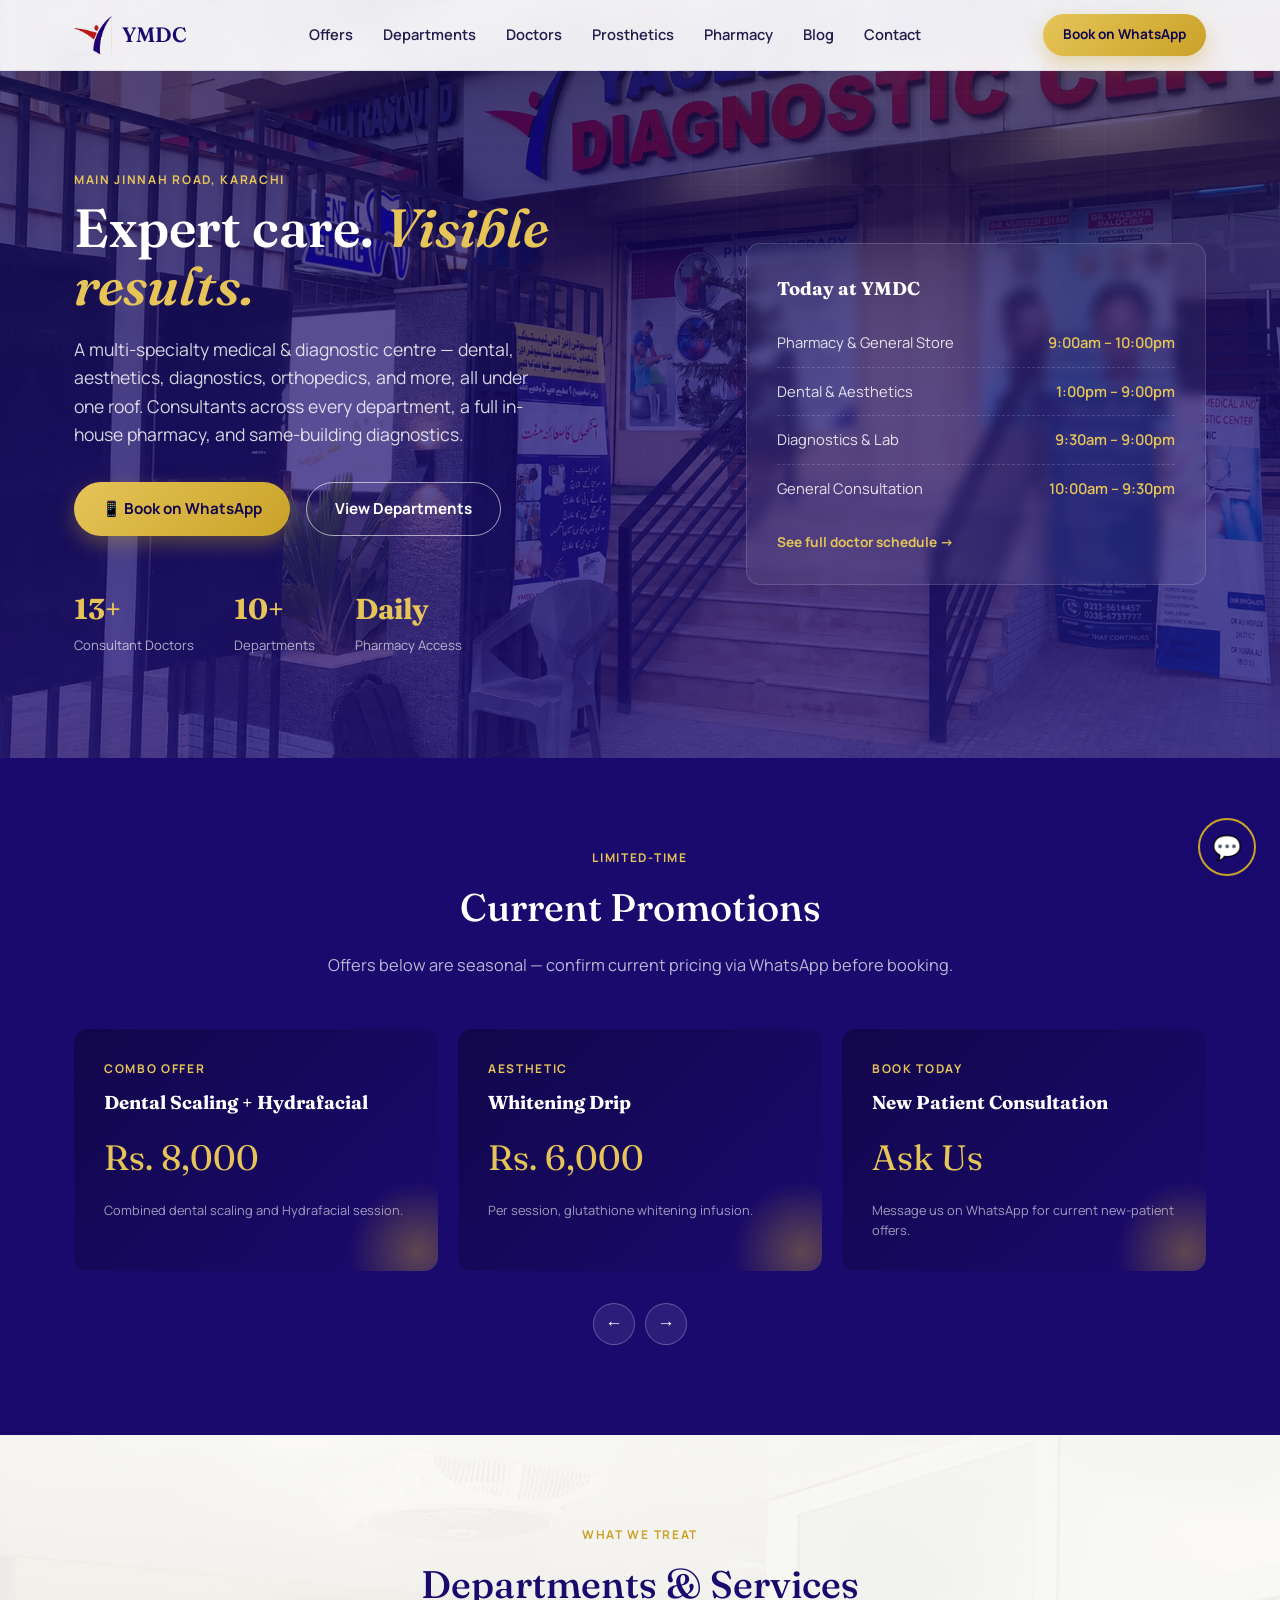
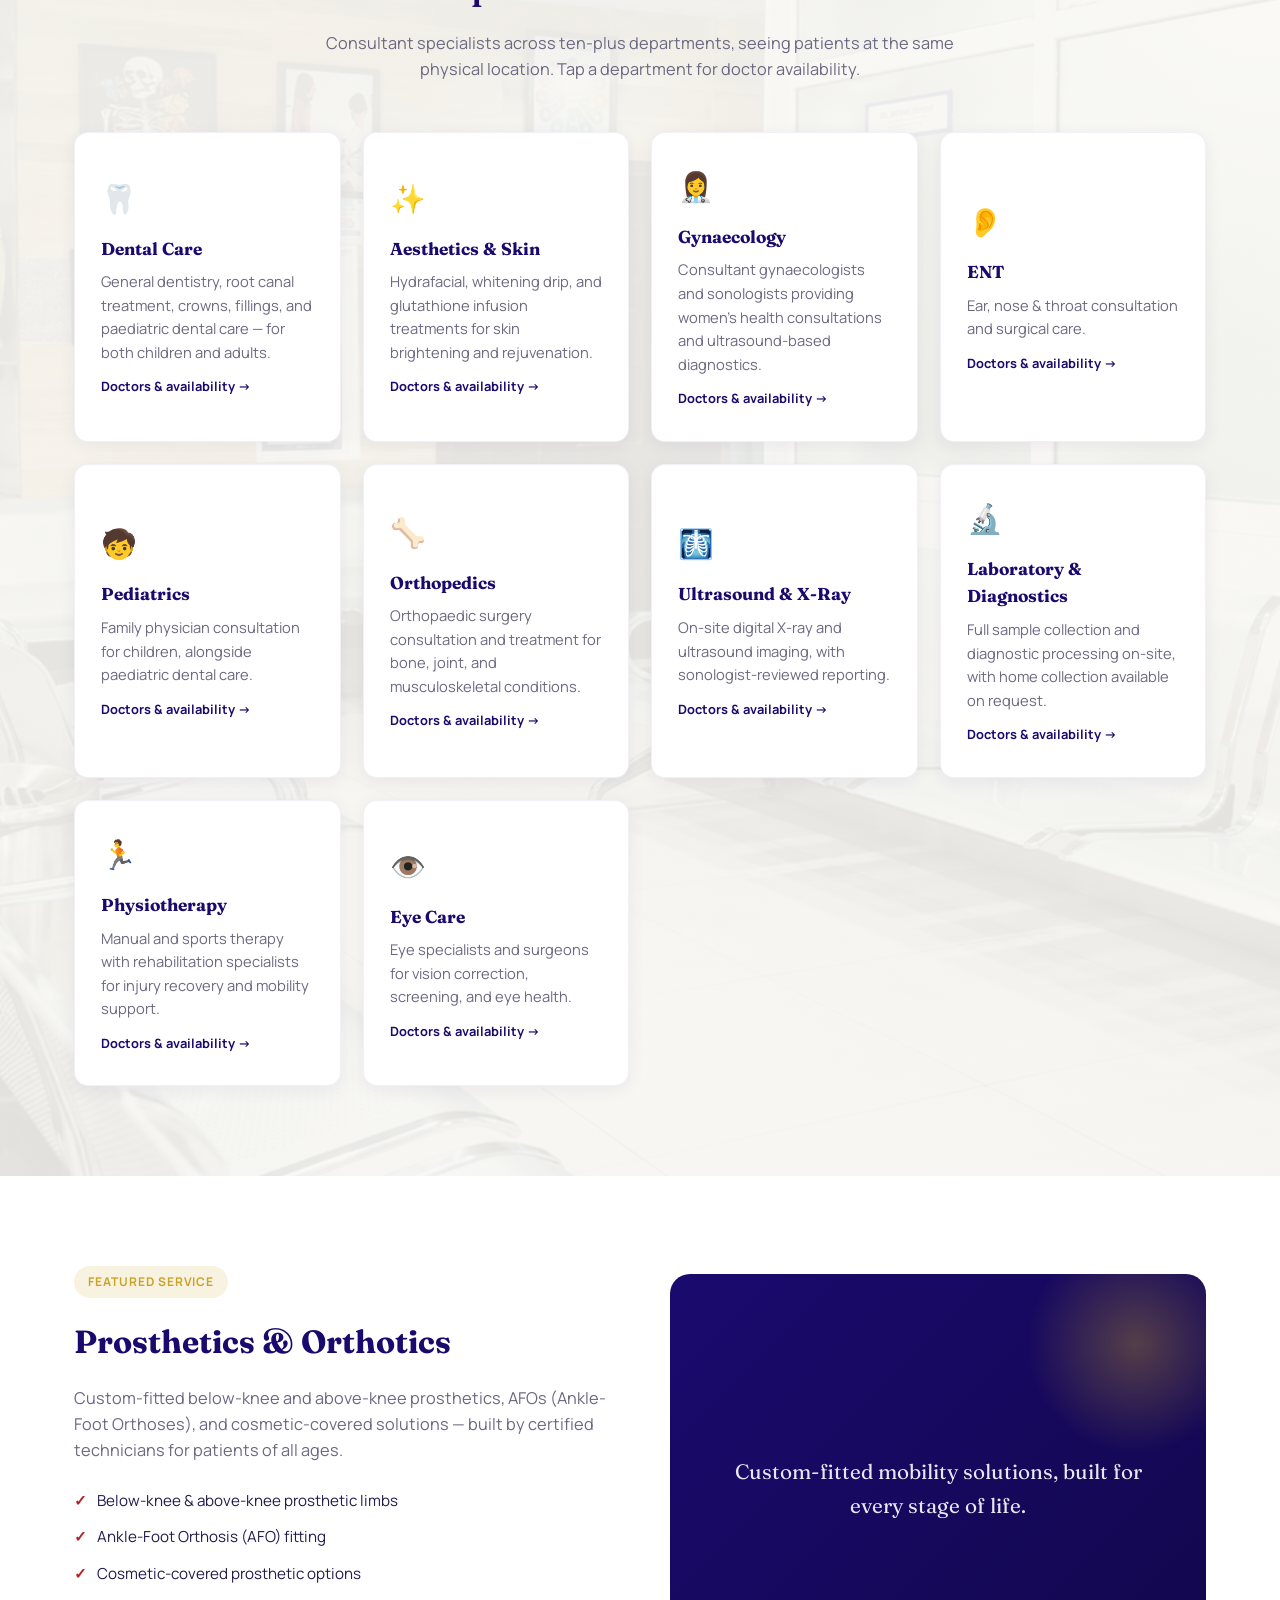
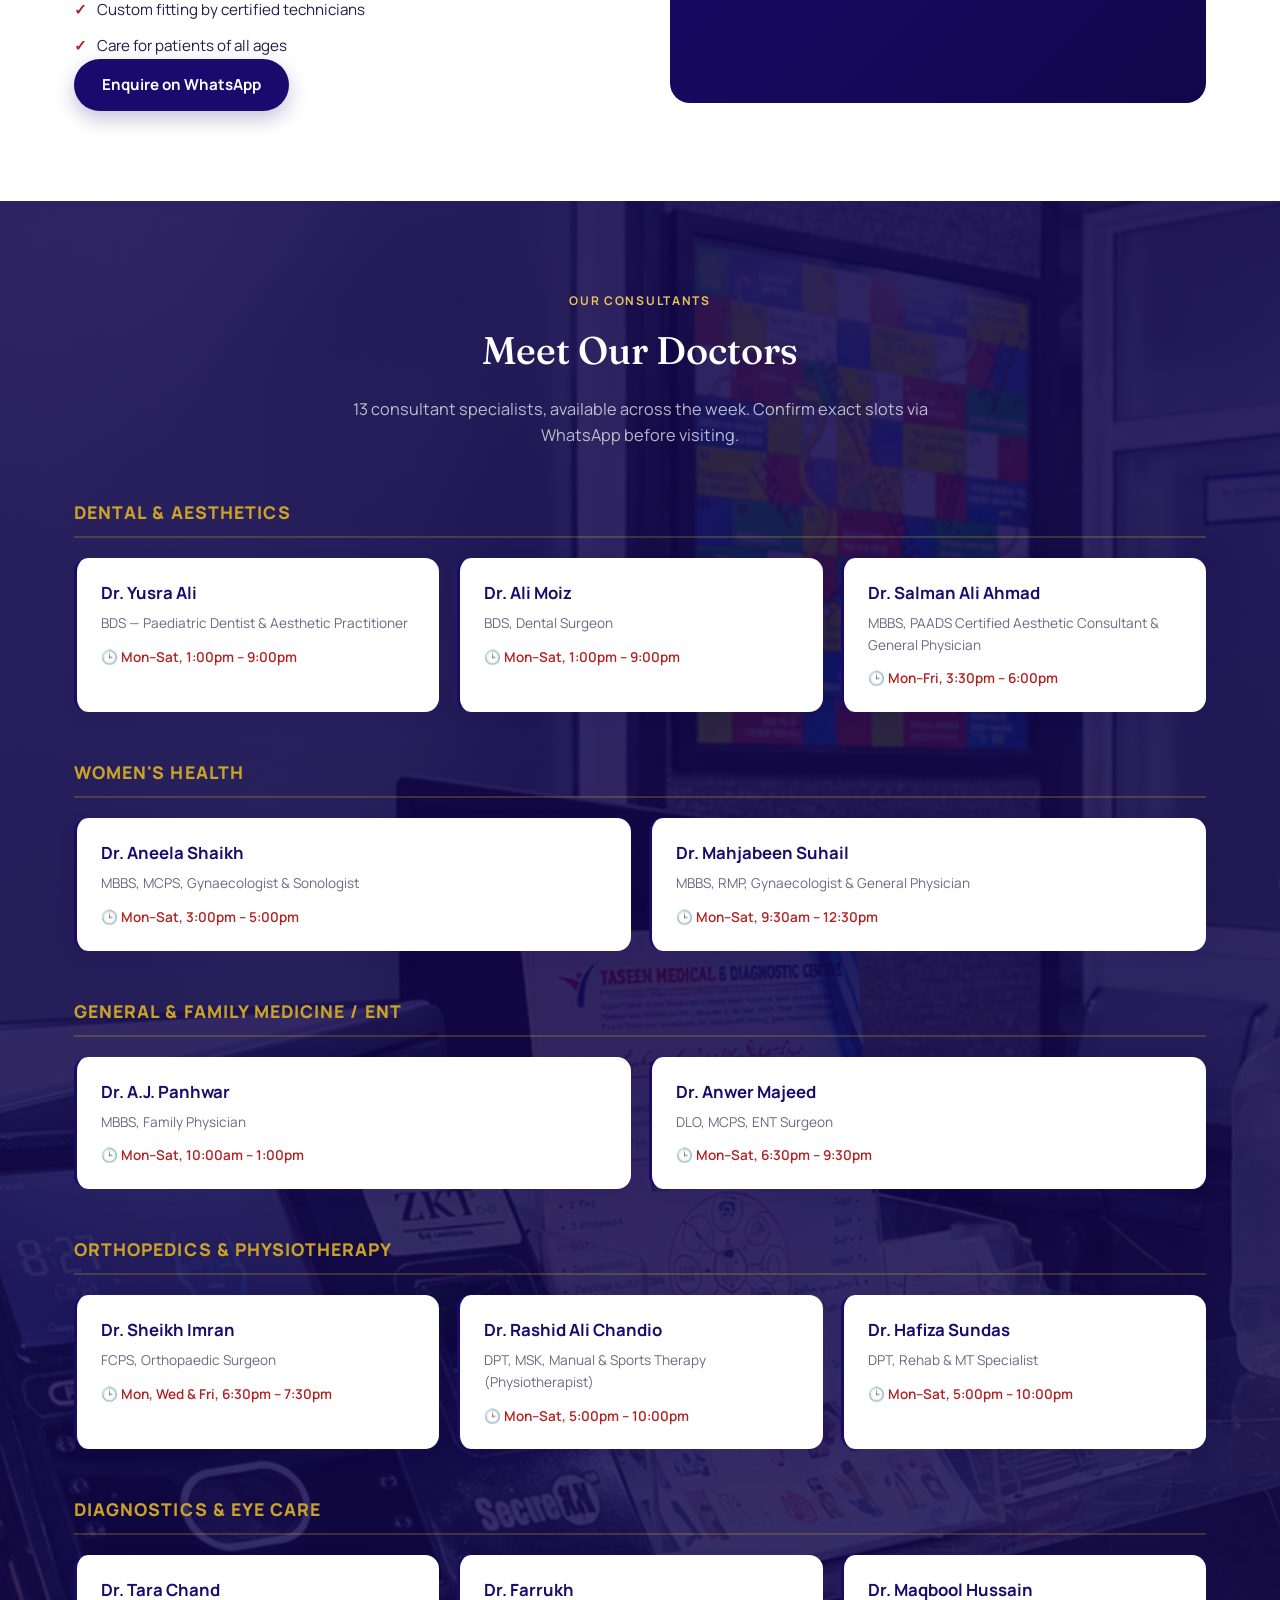
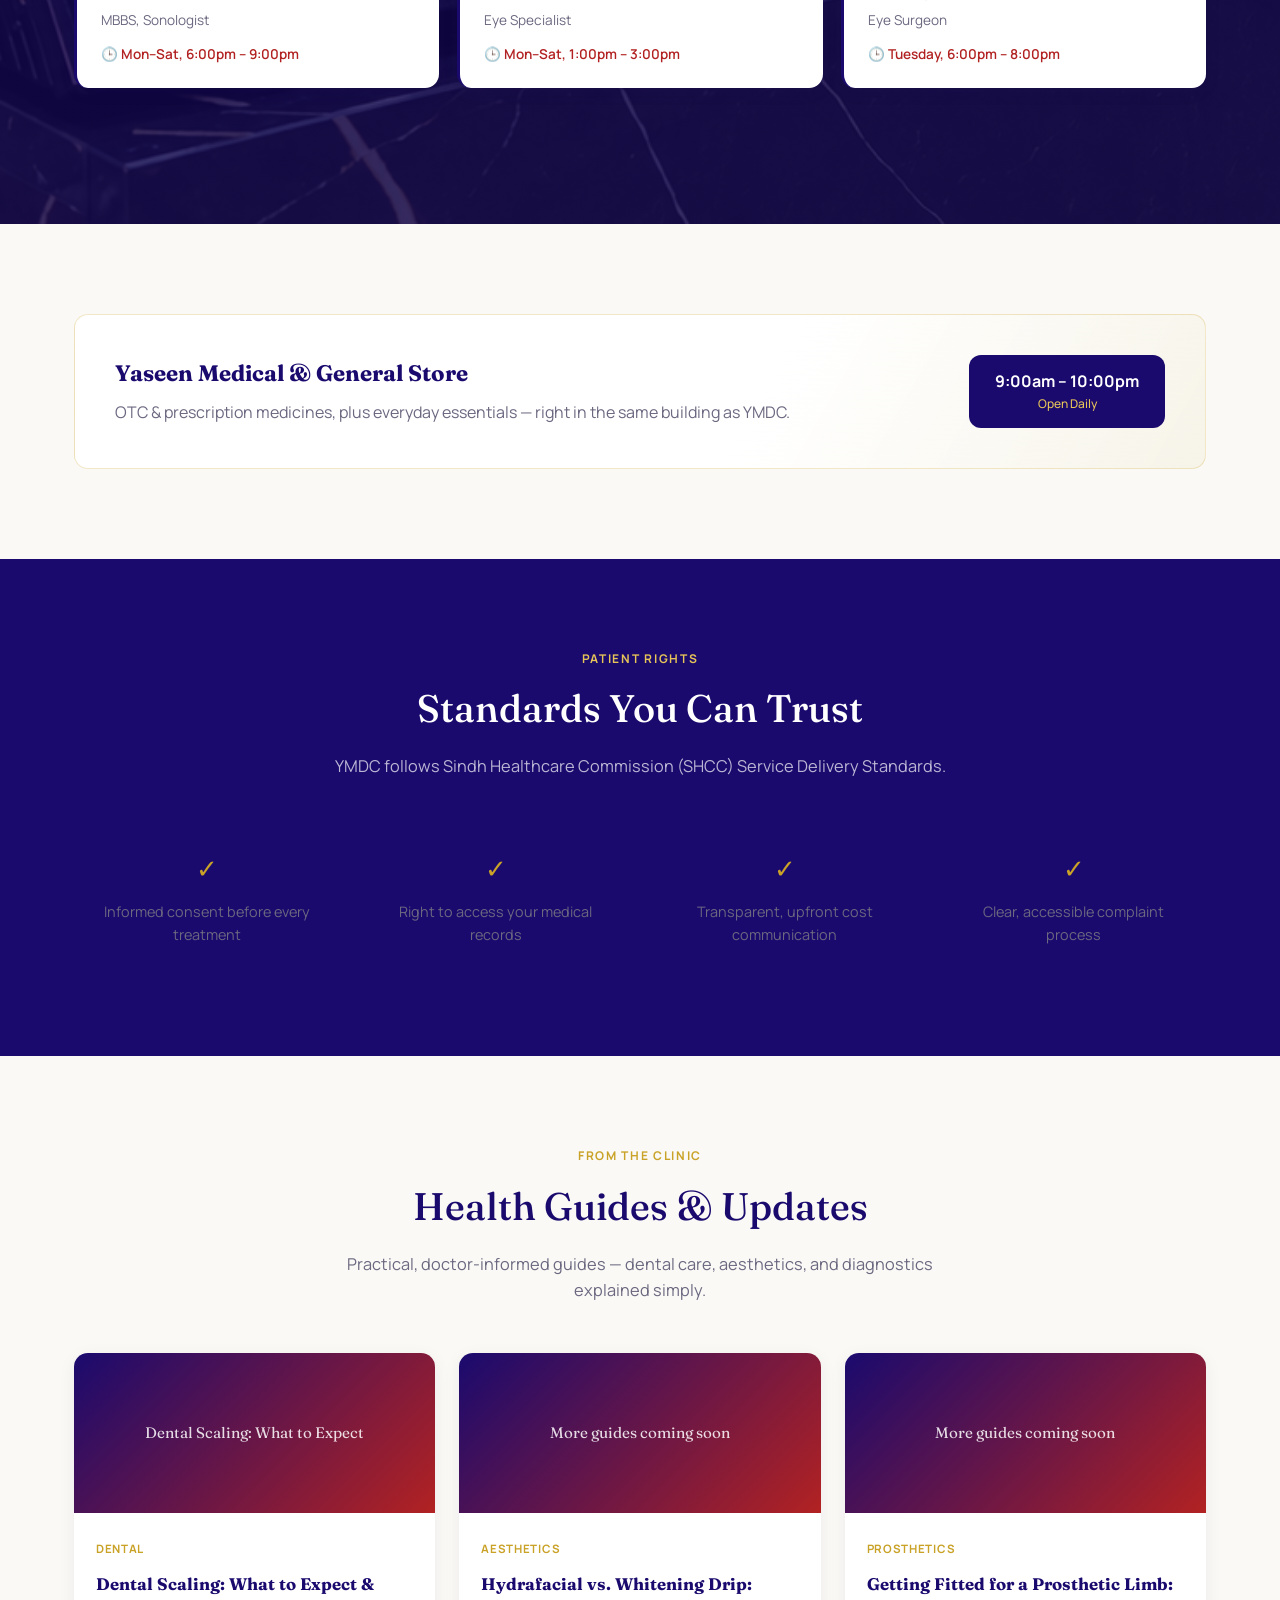
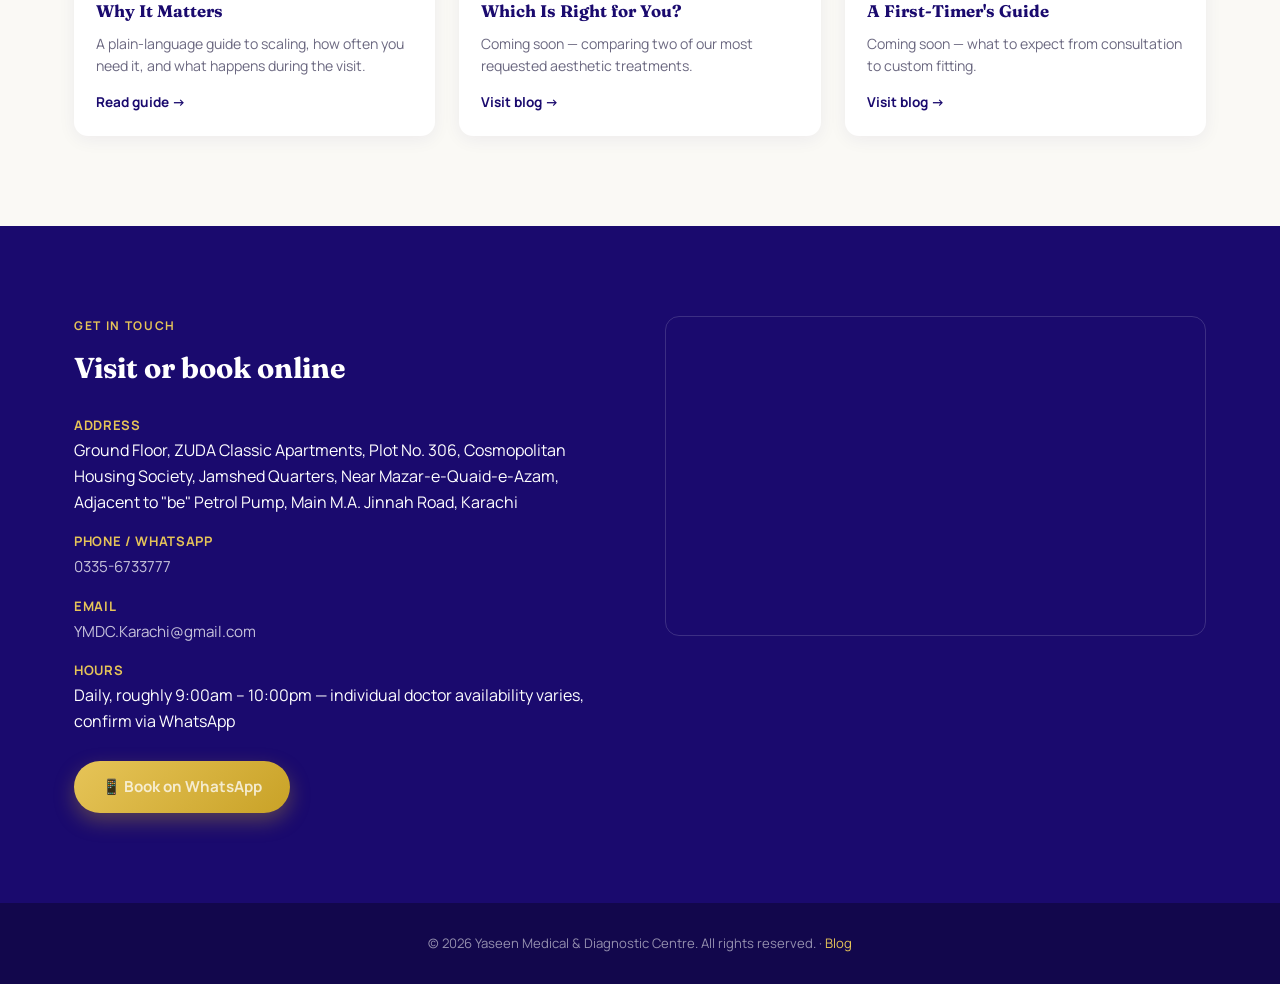
==== index.html @ 0b466286 "Add real clinic photos to hero, departments, and doctors sections" ====
<!DOCTYPE html>
<html lang="en">
<head>
<meta charset="UTF-8">
<meta name="viewport" content="width=device-width, initial-scale=1.0">

<!-- Primary SEO -->
<title>YMDC — Yaseen Medical & Diagnostic Centre | Multi-Specialty Clinic in Karachi</title>
<meta name="description" content="YMDC is a multi-specialty medical & diagnostic centre on Main Jinnah Road, Karachi — dental, aesthetics, gynaecology, ENT, orthopedics, prosthetics & orthotics, diagnostics, physiotherapy, and an in-house pharmacy, all under one roof.">
<meta name="keywords" content="YMDC, Yaseen Medical Diagnostic Centre, dental clinic Karachi, diagnostic centre Jinnah Road, prosthetics Karachi, aesthetic clinic Karachi, gynaecologist Karachi, ENT Karachi">
<link rel="canonical" href="https://ymdc.pk/">

<!-- Open Graph -->
<meta property="og:type" content="business.business">
<meta property="og:title" content="YMDC — Yaseen Medical & Diagnostic Centre">
<meta property="og:description" content="Multi-specialty medical & diagnostic centre in Karachi — dental, aesthetics, diagnostics, prosthetics & orthotics, and more, all under one roof.">
<meta property="og:url" content="https://ymdc.pk/">
<meta property="og:image" content="https://ymdc.pk/images/logo.png">
<meta property="og:locale" content="en_PK">

<link rel="icon" type="image/png" href="images/logo.png">
<link rel="stylesheet" href="css/style.css">

<script type="application/ld+json">
{
  "@context": "https://schema.org",
  "@type": "MedicalClinic",
  "name": "Yaseen Medical & Diagnostic Centre (YMDC)",
  "image": "https://ymdc.pk/images/logo.png",
  "url": "https://ymdc.pk/",
  "telephone": "+92-335-6733777",
  "email": "YMDC.Karachi@gmail.com",
  "address": {
    "@type": "PostalAddress",
    "streetAddress": "Ground Floor, ZUDA Classic Apartments, Plot No. 306, Cosmopolitan Housing Society, Jamshed Quarters, Near Mazar-e-Quaid-e-Azam, Adjacent to 'be' Petrol Pump, Main M. A. Jinnah Road",
    "addressLocality": "Karachi",
    "addressCountry": "PK"
  },
  "openingHours": "Mo-Sa 09:00-22:00",
  "medicalSpecialty": ["Dentistry","Gynecology","Otolaryngologic","Pediatric","Orthopedic","Radiography","PhysicalTherapy"],
  "priceRange": "$$"
}
</script>
</head>
<body>

<!-- ===== NAV ===== -->
<nav class="nav">
  <div class="nav-inner">
    <a href="#home" class="brand">
      <img src="images/logo.png" alt="YMDC — Yaseen Medical & Diagnostic Centre logo">
      YMDC
    </a>
    <ul class="nav-links">
      <li><a href="#promotions">Offers</a></li>
      <li><a href="#departments">Departments</a></li>
      <li><a href="#doctors">Doctors</a></li>
      <li><a href="#prosthetics">Prosthetics</a></li>
      <li><a href="#pharmacy">Pharmacy</a></li>
      <li><a href="blog/">Blog</a></li>
      <li><a href="#contact">Contact</a></li>
    </ul>
    <div class="nav-cta">
      <a href="https://wa.me/923356733777" class="btn btn-gold btn-sm" target="_blank" rel="noopener">Book on WhatsApp</a>
    </div>
  </div>
</nav>

<!-- ===== HERO ===== -->
<header class="hero" id="home">
  <div class="hero-bg-slide active" style="background-image:url('images/image1.png')"></div>
  <div class="container hero-grid">
    <div>
      <span class="eyebrow" style="color:var(--gold-light)">Main Jinnah Road, Karachi</span>
      <h1>Expert care. <em>Visible results.</em></h1>
      <p>A multi-specialty medical & diagnostic centre — dental, aesthetics, diagnostics, orthopedics, and more, all under one roof. Consultants across every department, a full in-house pharmacy, and same-building diagnostics.</p>
      <div class="hero-actions">
        <a href="https://wa.me/923356733777" class="btn btn-gold" target="_blank" rel="noopener">📱 Book on WhatsApp</a>
        <a href="#departments" class="btn btn-outline">View Departments</a>
      </div>
      <div class="hero-stats">
        <div><strong>13+</strong><span>Consultant Doctors</span></div>
        <div><strong>10+</strong><span>Departments</span></div>
        <div><strong>Daily</strong><span>Pharmacy Access</span></div>
      </div>
    </div>
    <div class="hero-card">
      <h3>Today at YMDC</h3>
      <ul class="hero-list">
        <li><span>Pharmacy & General Store</span><span>9:00am – 10:00pm</span></li>
        <li><span>Dental & Aesthetics</span><span>1:00pm – 9:00pm</span></li>
        <li><span>Diagnostics & Lab</span><span>9:30am – 9:00pm</span></li>
        <li><span>General Consultation</span><span>10:00am – 9:30pm</span></li>
      </ul>
      <a href="#doctors" style="display:block;margin-top:20px;font-size:0.85rem;color:var(--gold-light);font-weight:700;">See full doctor schedule →</a>
    </div>
  </div>
</header>

<!-- ===== PROMOTIONS (moved up, carousel) ===== -->
<section id="promotions" class="bg-navy">
  <div class="container">
    <div class="section-head">
      <span class="eyebrow" style="color:var(--gold-light)">Limited-time</span>
      <h2>Current Promotions</h2>
      <p>Offers below are seasonal — confirm current pricing via WhatsApp before booking.</p>
    </div>
    <div class="promo-carousel-wrap">
      <div class="promo-carousel" id="promoCarousel">
        <div class="promo-card">
          <span class="eyebrow" style="color:var(--gold-light)">Combo Offer</span>
          <h3>Dental Scaling + Hydrafacial</h3>
          <div class="price">Rs. 8,000</div>
          <p class="note">Combined dental scaling and Hydrafacial session.</p>
        </div>
        <div class="promo-card">
          <span class="eyebrow" style="color:var(--gold-light)">Aesthetic</span>
          <h3>Whitening Drip</h3>
          <div class="price">Rs. 6,000</div>
          <p class="note">Per session, glutathione whitening infusion.</p>
        </div>
        <div class="promo-card">
          <span class="eyebrow" style="color:var(--gold-light)">Book Today</span>
          <h3>New Patient Consultation</h3>
          <div class="price">Ask Us</div>
          <p class="note">Message us on WhatsApp for current new-patient offers.</p>
        </div>
      </div>
      <div class="carousel-arrows">
        <button class="carousel-arrow" onclick="scrollCarousel('promoCarousel', -1)" aria-label="Previous offer">←</button>
        <button class="carousel-arrow" onclick="scrollCarousel('promoCarousel', 1)" aria-label="Next offer">→</button>
      </div>
    </div>
  </div>
</section>

<!-- ===== DEPARTMENTS (clickable cards → modal) ===== -->
<section id="departments" class="bg-photo-light">
  <div class="container">
    <div class="section-head">
      <span class="eyebrow">What we treat</span>
      <h2>Departments & Services</h2>
      <p>Consultant specialists across ten-plus departments, seeing patients at the same physical location. Tap a department for doctor availability.</p>
    </div>
    <div class="dept-grid" id="deptGrid"><!-- populated by JS from DEPARTMENTS data --></div>
  </div>
</section>

<!-- ===== PROSTHETICS FEATURE ===== -->
<section id="prosthetics" style="background:var(--white);">
  <div class="container feature-split">
    <div>
      <span class="tag">Featured Service</span>
      <h2>Prosthetics & Orthotics</h2>
      <p>Custom-fitted below-knee and above-knee prosthetics, AFOs (Ankle-Foot Orthoses), and cosmetic-covered solutions — built by certified technicians for patients of all ages.</p>
      <ul class="feature-checks">
        <li>Below-knee & above-knee prosthetic limbs</li>
        <li>Ankle-Foot Orthosis (AFO) fitting</li>
        <li>Cosmetic-covered prosthetic options</li>
        <li>Custom fitting by certified technicians</li>
        <li>Care for patients of all ages</li>
      </ul>
      <a href="https://wa.me/923356733777?text=Hi%2C%20I%27d%20like%20to%20ask%20about%20Prosthetics%20%26%20Orthotics" class="btn btn-navy" target="_blank" rel="noopener">Enquire on WhatsApp</a>
    </div>
    <div class="feature-visual">
      <span>Custom-fitted mobility solutions, built for every stage of life.</span>
    </div>
  </div>
</section>

<!-- ===== DOCTORS ===== -->
<section id="doctors" class="bg-navy bg-photo">
  <div class="container">
    <div class="section-head">
      <span class="eyebrow" style="color:var(--gold-light)">Our consultants</span>
      <h2>Meet Our Doctors</h2>
      <p>13 consultant specialists, available across the week. Confirm exact slots via WhatsApp before visiting.</p>
    </div>

    <div class="doctor-group">
      <h3>Dental & Aesthetics</h3>
      <div class="doctor-grid">
        <div class="doctor-card">
          <h4>Dr. Yusra Ali</h4>
          <p class="qual">BDS — Paediatric Dentist & Aesthetic Practitioner</p>
          <p class="avail">🕒 Mon–Sat, 1:00pm – 9:00pm</p>
        </div>
        <div class="doctor-card">
          <h4>Dr. Ali Moiz</h4>
          <p class="qual">BDS, Dental Surgeon</p>
          <p class="avail">🕒 Mon–Sat, 1:00pm – 9:00pm</p>
        </div>
        <div class="doctor-card">
          <h4>Dr. Salman Ali Ahmad</h4>
          <p class="qual">MBBS, PAADS Certified Aesthetic Consultant & General Physician</p>
          <p class="avail">🕒 Mon–Fri, 3:30pm – 6:00pm</p>
        </div>
      </div>
    </div>

    <div class="doctor-group">
      <h3>Women's Health</h3>
      <div class="doctor-grid">
        <div class="doctor-card">
          <h4>Dr. Aneela Shaikh</h4>
          <p class="qual">MBBS, MCPS, Gynaecologist & Sonologist</p>
          <p class="avail">🕒 Mon–Sat, 3:00pm – 5:00pm</p>
        </div>
        <div class="doctor-card">
          <h4>Dr. Mahjabeen Suhail</h4>
          <p class="qual">MBBS, RMP, Gynaecologist & General Physician</p>
          <p class="avail">🕒 Mon–Sat, 9:30am – 12:30pm</p>
        </div>
      </div>
    </div>

    <div class="doctor-group">
      <h3>General & Family Medicine / ENT</h3>
      <div class="doctor-grid">
        <div class="doctor-card">
          <h4>Dr. A.J. Panhwar</h4>
          <p class="qual">MBBS, Family Physician</p>
          <p class="avail">🕒 Mon–Sat, 10:00am – 1:00pm</p>
        </div>
        <div class="doctor-card">
          <h4>Dr. Anwer Majeed</h4>
          <p class="qual">DLO, MCPS, ENT Surgeon</p>
          <p class="avail">🕒 Mon–Sat, 6:30pm – 9:30pm</p>
        </div>
      </div>
    </div>

    <div class="doctor-group">
      <h3>Orthopedics & Physiotherapy</h3>
      <div class="doctor-grid">
        <div class="doctor-card">
          <h4>Dr. Sheikh Imran</h4>
          <p class="qual">FCPS, Orthopaedic Surgeon</p>
          <p class="avail">🕒 Mon, Wed & Fri, 6:30pm – 7:30pm</p>
        </div>
        <div class="doctor-card">
          <h4>Dr. Rashid Ali Chandio</h4>
          <p class="qual">DPT, MSK, Manual & Sports Therapy (Physiotherapist)</p>
          <p class="avail">🕒 Mon–Sat, 5:00pm – 10:00pm</p>
        </div>
        <div class="doctor-card">
          <h4>Dr. Hafiza Sundas</h4>
          <p class="qual">DPT, Rehab & MT Specialist</p>
          <p class="avail">🕒 Mon–Sat, 5:00pm – 10:00pm</p>
        </div>
      </div>
    </div>

    <div class="doctor-group">
      <h3>Diagnostics & Eye Care</h3>
      <div class="doctor-grid">
        <div class="doctor-card">
          <h4>Dr. Tara Chand</h4>
          <p class="qual">MBBS, Sonologist</p>
          <p class="avail">🕒 Mon–Sat, 6:00pm – 9:00pm</p>
        </div>
        <div class="doctor-card">
          <h4>Dr. Farrukh</h4>
          <p class="qual">Eye Specialist</p>
          <p class="avail">🕒 Mon–Sat, 1:00pm – 3:00pm</p>
        </div>
        <div class="doctor-card">
          <h4>Dr. Maqbool Hussain</h4>
          <p class="qual">Eye Surgeon</p>
          <p class="avail">🕒 Tuesday, 6:00pm – 8:00pm</p>
        </div>
      </div>
    </div>
  </div>
</section>

<!-- ===== PHARMACY ===== -->
<section id="pharmacy">
  <div class="container">
    <div class="pharmacy-strip">
      <div>
        <h3>Yaseen Medical & General Store</h3>
        <p>OTC & prescription medicines, plus everyday essentials — right in the same building as YMDC.</p>
      </div>
      <div class="pharmacy-hours">
        9:00am – 10:00pm
        <span>Open Daily</span>
      </div>
    </div>
  </div>
</section>

<!-- ===== TRUST / PATIENT INFO ===== -->
<section class="bg-navy">
  <div class="container">
    <div class="section-head">
      <span class="eyebrow" style="color:var(--gold-light)">Patient rights</span>
      <h2>Standards You Can Trust</h2>
      <p>YMDC follows Sindh Healthcare Commission (SHCC) Service Delivery Standards.</p>
    </div>
    <div class="trust-grid">
      <div class="trust-card"><div class="num">✓</div><p>Informed consent before every treatment</p></div>
      <div class="trust-card"><div class="num">✓</div><p>Right to access your medical records</p></div>
      <div class="trust-card"><div class="num">✓</div><p>Transparent, upfront cost communication</p></div>
      <div class="trust-card"><div class="num">✓</div><p>Clear, accessible complaint process</p></div>
    </div>
  </div>
</section>

<!-- ===== BLOG PREVIEW ===== -->
<section id="blog-preview">
  <div class="container">
    <div class="section-head">
      <span class="eyebrow">From the clinic</span>
      <h2>Health Guides & Updates</h2>
      <p>Practical, doctor-informed guides — dental care, aesthetics, and diagnostics explained simply.</p>
    </div>
    <div class="blog-grid">
      <a href="blog/posts/dental-scaling-guide.html" class="blog-card">
        <div class="thumb">Dental Scaling: What to Expect</div>
        <div class="body">
          <span class="cat">Dental</span>
          <h3>Dental Scaling: What to Expect & Why It Matters</h3>
          <p>A plain-language guide to scaling, how often you need it, and what happens during the visit.</p>
          <span class="read-more">Read guide →</span>
        </div>
      </a>
      <a href="blog/" class="blog-card">
        <div class="thumb">More guides coming soon</div>
        <div class="body">
          <span class="cat">Aesthetics</span>
          <h3>Hydrafacial vs. Whitening Drip: Which Is Right for You?</h3>
          <p>Coming soon — comparing two of our most requested aesthetic treatments.</p>
          <span class="read-more">Visit blog →</span>
        </div>
      </a>
      <a href="blog/" class="blog-card">
        <div class="thumb">More guides coming soon</div>
        <div class="body">
          <span class="cat">Prosthetics</span>
          <h3>Getting Fitted for a Prosthetic Limb: A First-Timer's Guide</h3>
          <p>Coming soon — what to expect from consultation to custom fitting.</p>
          <span class="read-more">Visit blog →</span>
        </div>
      </a>
    </div>
  </div>
</section>

<!-- ===== CONTACT / FOOTER ===== -->
<section id="contact" class="bg-navy">
  <div class="container contact-wrap">
    <div class="contact-block">
      <span class="eyebrow" style="color:var(--gold-light)">Get in touch</span>
      <h3 style="font-family:var(--font-display);font-size:1.8rem;margin-bottom:16px;">Visit or book online</h3>
      <ul class="contact-list">
        <li><div><strong>Address</strong>Ground Floor, ZUDA Classic Apartments, Plot No. 306, Cosmopolitan Housing Society, Jamshed Quarters, Near Mazar-e-Quaid-e-Azam, Adjacent to "be" Petrol Pump, Main M.A. Jinnah Road, Karachi</div></li>
        <li><div><strong>Phone / WhatsApp</strong><a href="tel:+923356733777">0335-6733777</a></div></li>
        <li><div><strong>Email</strong><a href="mailto:YMDC.Karachi@gmail.com">YMDC.Karachi@gmail.com</a></div></li>
        <li><div><strong>Hours</strong>Daily, roughly 9:00am – 10:00pm — individual doctor availability varies, confirm via WhatsApp</div></li>
      </ul>
      <a href="https://wa.me/923356733777" class="btn btn-gold" target="_blank" rel="noopener" style="margin-top:26px;">📱 Book on WhatsApp</a>
    </div>
    <div class="map-embed">
      <iframe src="https://www.google.com/maps?q=M.A.+Jinnah+Road+Karachi&output=embed" loading="lazy" referrerpolicy="no-referrer-when-downgrade"></iframe>
    </div>
  </div>
</section>

<footer>
  <div class="container">
    &copy; <span id="year"></span> Yaseen Medical & Diagnostic Centre. All rights reserved. · <a href="blog/">Blog</a>
  </div>
</footer>

<a href="https://wa.me/923356733777" class="wa-float" target="_blank" rel="noopener" aria-label="Book on WhatsApp">💬</a>

<!-- Department Modal -->
<div class="dept-modal-overlay" id="deptModalOverlay" onclick="if(event.target===this) closeDept()">
  <div class="dept-modal" id="deptModalContent"></div>
</div>

<script src="js/main.js"></script>
</body>
</html>
---- css/style.css ----
/* ============================================
   YMDC — Yaseen Medical & Diagnostic Centre
   Brand: Navy / Gold / Red / White — premium, trustworthy, modest
   ============================================ */

@import url('https://fonts.googleapis.com/css2?family=Fraunces:ital,opsz,wght@0,9..144,400;0,9..144,600;1,9..144,500&family=Manrope:wght@400;500;600;700;800&display=swap');

:root {
  --navy: #1A0A6E;
  --navy-deep: #12074c;
  --gold: #C9A227;
  --gold-light: #e6c458;
  --red: #B22222;
  --white: #FFFFFF;
  --off-white: #FAF9F5;
  --ink: #221C4A;
  --grey: #6b6880;

  --font-display: 'Fraunces', serif;
  --font-body: 'Manrope', sans-serif;

  --radius: 14px;
  --shadow-soft: 0 10px 30px rgba(26, 10, 110, 0.08);
  --shadow-card: 0 4px 18px rgba(26, 10, 110, 0.06);
}

* { margin: 0; padding: 0; box-sizing: border-box; }

html { scroll-behavior: smooth; }

body {
  font-family: var(--font-body);
  color: var(--ink);
  background: var(--off-white);
  line-height: 1.6;
  overflow-x: hidden;
}

img { max-width: 100%; display: block; }
a { text-decoration: none; color: inherit; }
ul { list-style: none; }

.container {
  max-width: 1180px;
  margin: 0 auto;
  padding: 0 24px;
}

h1, h2, h3 { font-family: var(--font-display); color: var(--navy); }

.eyebrow {
  font-family: var(--font-body);
  font-weight: 700;
  letter-spacing: 0.14em;
  text-transform: uppercase;
  font-size: 0.75rem;
  color: var(--gold);
  display: block;
  margin-bottom: 10px;
}

/* ---------- Buttons ---------- */
.btn {
  display: inline-flex;
  align-items: center;
  gap: 8px;
  padding: 14px 28px;
  border-radius: 999px;
  font-weight: 700;
  font-size: 0.95rem;
  border: none;
  cursor: pointer;
  transition: transform 0.2s ease, box-shadow 0.2s ease;
}
.btn:hover { transform: translateY(-2px); }

.btn-gold {
  background: linear-gradient(135deg, var(--gold-light), var(--gold));
  color: var(--navy-deep);
  box-shadow: 0 8px 20px rgba(201, 162, 39, 0.35);
}
.btn-outline {
  background: transparent;
  color: var(--white);
  border: 1.5px solid rgba(255,255,255,0.6);
}
.btn-outline:hover { background: rgba(255,255,255,0.1); }

.btn-navy {
  background: var(--navy);
  color: var(--white);
  box-shadow: 0 8px 20px rgba(26,10,110,0.25);
}

/* ---------- Nav ---------- */
.nav {
  position: fixed;
  top: 0; left: 0; right: 0;
  z-index: 100;
  background: rgba(255,255,255,0.92);
  backdrop-filter: blur(10px);
  border-bottom: 1px solid rgba(26,10,110,0.08);
}
.nav-inner {
  max-width: 1180px;
  margin: 0 auto;
  padding: 14px 24px;
  display: flex;
  align-items: center;
  justify-content: space-between;
}
.brand {
  display: flex;
  align-items: center;
  gap: 10px;
  font-family: var(--font-display);
  font-weight: 600;
  font-size: 1.3rem;
  color: var(--navy);
}
.brand img { height: 40px; width: auto; }

.nav-links {
  display: flex;
  gap: 30px;
  font-weight: 600;
  font-size: 0.92rem;
}
.nav-links a { position: relative; padding: 4px 0; color: var(--ink); }
.nav-links a:hover { color: var(--navy); }
.nav-links a::after {
  content: '';
  position: absolute;
  bottom: -2px; left: 0;
  width: 0; height: 2px;
  background: var(--gold);
  transition: width 0.25s ease;
}
.nav-links a:hover::after { width: 100%; }

.nav-cta { display: flex; align-items: center; gap: 18px; }
.btn-sm { padding: 10px 20px; font-size: 0.85rem; }

.nav-toggle { display: none; }

/* ---------- Hero ---------- */
.hero {
  position: relative;
  padding: 170px 0 100px;
  background:
    radial-gradient(1200px 600px at 85% -10%, rgba(201,162,39,0.18), transparent 60%),
    linear-gradient(180deg, var(--navy-deep) 0%, var(--navy) 55%, #23117f 100%);
  color: var(--white);
  overflow: hidden;
}
.hero::before {
  content: '';
  position: absolute;
  inset: 0;
  background-image:
    linear-gradient(rgba(255,255,255,0.035) 1px, transparent 1px),
    linear-gradient(90deg, rgba(255,255,255,0.035) 1px, transparent 1px);
  background-size: 46px 46px;
  mask-image: radial-gradient(circle at 70% 20%, black, transparent 70%);
}
.hero-grid {
  position: relative;
  display: grid;
  grid-template-columns: 1.15fr 0.85fr;
  gap: 50px;
  align-items: center;
}
.hero h1 {
  font-size: clamp(2.4rem, 4.2vw, 3.6rem);
  color: var(--white);
  line-height: 1.08;
  font-weight: 600;
}
.hero h1 em {
  font-style: italic;
  color: var(--gold-light);
}
.hero p {
  margin-top: 20px;
  font-size: 1.1rem;
  color: rgba(255,255,255,0.82);
  max-width: 480px;
}
.hero-actions {
  margin-top: 34px;
  display: flex;
  gap: 16px;
  flex-wrap: wrap;
}
.hero-stats {
  margin-top: 50px;
  display: flex;
  gap: 40px;
}
.hero-stats div strong {
  display: block;
  font-family: var(--font-display);
  font-size: 1.8rem;
  color: var(--gold-light);
}
.hero-stats div span {
  font-size: 0.82rem;
  color: rgba(255,255,255,0.65);
}

.hero-card {
  background: rgba(255,255,255,0.06);
  border: 1px solid rgba(255,255,255,0.14);
  border-radius: var(--radius);
  padding: 30px;
  backdrop-filter: blur(6px);
}
.hero-card h3 {
  color: var(--white);
  font-size: 1.15rem;
  margin-bottom: 16px;
}
.hero-list li {
  display: flex;
  justify-content: space-between;
  padding: 12px 0;
  border-bottom: 1px dashed rgba(255,255,255,0.15);
  font-size: 0.92rem;
  color: rgba(255,255,255,0.85);
}
.hero-list li:last-child { border-bottom: none; }
.hero-list li span:last-child { color: var(--gold-light); font-weight: 600; }

/* ---------- Section shared ---------- */
section { padding: 90px 0; }
.section-head {
  text-align: center;
  max-width: 640px;
  margin: 0 auto 50px;
}
.section-head h2 {
  font-size: clamp(1.8rem, 3vw, 2.4rem);
  font-weight: 500;
}
.section-head p {
  margin-top: 14px;
  color: var(--grey);
  font-size: 1.02rem;
}

.bg-navy { background: var(--navy); color: var(--white); }
.bg-navy .section-head h2 { color: var(--white); }
.bg-navy .section-head p { color: rgba(255,255,255,0.7); }

/* ---------- Departments ---------- */
.dept-grid {
  display: grid;
  grid-template-columns: repeat(auto-fit, minmax(230px, 1fr));
  gap: 22px;
}
.dept-card {
  background: var(--white);
  border-radius: var(--radius);
  padding: 30px 26px;
  box-shadow: var(--shadow-card);
  border: 1px solid rgba(26,10,110,0.06);
  transition: transform 0.25s ease, box-shadow 0.25s ease;
  position: relative;
  overflow: hidden;
}
.dept-card:hover {
  transform: translateY(-6px);
  box-shadow: var(--shadow-soft);
}
.dept-card::before {
  content: '';
  position: absolute;
  top: 0; left: 0;
  width: 4px; height: 100%;
  background: linear-gradient(180deg, var(--gold), var(--red));
  opacity: 0;
  transition: opacity 0.25s ease;
}
.dept-card:hover::before { opacity: 1; }
.dept-icon { font-size: 1.8rem; margin-bottom: 14px; display: block; }
.dept-card h3 { font-size: 1.08rem; margin-bottom: 8px; }
.dept-card p { color: var(--grey); font-size: 0.92rem; }

/* ---------- Prosthetics feature ---------- */
.feature-split {
  display: grid;
  grid-template-columns: 1fr 1fr;
  gap: 60px;
  align-items: center;
}
.feature-split .tag {
  display: inline-block;
  background: rgba(201,162,39,0.14);
  color: var(--gold);
  font-weight: 700;
  font-size: 0.75rem;
  letter-spacing: 0.08em;
  text-transform: uppercase;
  padding: 6px 14px;
  border-radius: 999px;
  margin-bottom: 18px;
}
.feature-split h2 { font-size: 2rem; margin-bottom: 18px; }
.feature-split p { color: var(--grey); margin-bottom: 26px; font-size: 1.02rem; }
.feature-visual {
  background: linear-gradient(135deg, var(--navy), var(--navy-deep));
  border-radius: 20px;
  aspect-ratio: 4/3.2;
  position: relative;
  display: flex;
  align-items: center;
  justify-content: center;
  overflow: hidden;
}
.feature-visual::after {
  content: '';
  position: absolute;
  width: 220px; height: 220px;
  background: radial-gradient(circle, rgba(201,162,39,0.35), transparent 70%);
  top: -40px; right: -40px;
}
.feature-visual span {
  font-family: var(--font-display);
  color: rgba(255,255,255,0.9);
  font-size: 1.3rem;
  text-align: center;
  padding: 40px;
  position: relative;
  z-index: 1;
}
.feature-checks { display: flex; flex-direction: column; gap: 12px; }
.feature-checks li {
  display: flex;
  gap: 10px;
  align-items: flex-start;
  font-size: 0.95rem;
  color: var(--ink);
}
.feature-checks li::before {
  content: '✓';
  color: var(--red);
  font-weight: 800;
  flex-shrink: 0;
}

/* ---------- Doctors ---------- */
.doctor-group { margin-bottom: 46px; }
.doctor-group h3 {
  font-size: 1.1rem;
  color: var(--gold);
  font-family: var(--font-body);
  font-weight: 800;
  letter-spacing: 0.06em;
  text-transform: uppercase;
  margin-bottom: 20px;
  padding-bottom: 10px;
  border-bottom: 2px solid rgba(201,162,39,0.25);
}
.doctor-grid {
  display: grid;
  grid-template-columns: repeat(auto-fit, minmax(260px, 1fr));
  gap: 18px;
}
.doctor-card {
  background: var(--white);
  border-radius: var(--radius);
  padding: 22px 24px;
  box-shadow: var(--shadow-card);
  border-left: 3px solid var(--navy);
}
.doctor-card h4 { font-size: 1.05rem; color: var(--navy); margin-bottom: 6px; }
.doctor-card .qual { font-size: 0.85rem; color: var(--grey); margin-bottom: 12px; }
.doctor-card .avail {
  font-size: 0.85rem;
  color: var(--red);
  font-weight: 600;
  display: flex;
  align-items: center;
  gap: 6px;
}

/* ---------- Pharmacy ---------- */
.pharmacy-strip {
  background: linear-gradient(120deg, #fff 60%, rgba(201,162,39,0.06));
  border: 1px solid rgba(201,162,39,0.25);
  border-radius: var(--radius);
  padding: 40px;
  display: flex;
  align-items: center;
  justify-content: space-between;
  gap: 30px;
  flex-wrap: wrap;
}
.pharmacy-strip h3 { font-size: 1.4rem; margin-bottom: 8px; }
.pharmacy-strip p { color: var(--grey); }
.pharmacy-hours {
  background: var(--navy);
  color: var(--white);
  padding: 14px 26px;
  border-radius: 12px;
  text-align: center;
  font-weight: 700;
  white-space: nowrap;
}
.pharmacy-hours span { display: block; font-size: 0.75rem; font-weight: 500; color: var(--gold-light); }

/* ---------- Promotions ---------- */
.promo-grid {
  display: grid;
  grid-template-columns: repeat(auto-fit, minmax(280px, 1fr));
  gap: 20px;
}
.promo-card {
  background: linear-gradient(135deg, var(--navy-deep), var(--navy));
  color: var(--white);
  border-radius: var(--radius);
  padding: 30px;
  position: relative;
  overflow: hidden;
}
.promo-card::after {
  content: '';
  position: absolute;
  width: 140px; height: 140px;
  background: radial-gradient(circle, rgba(201,162,39,0.4), transparent 70%);
  bottom: -50px; right: -50px;
}
.promo-card .price {
  font-family: var(--font-display);
  font-size: 2.2rem;
  color: var(--gold-light);
  margin: 12px 0;
}
.promo-card p.note { font-size: 0.8rem; color: rgba(255,255,255,0.6); margin-top: 14px; }
.promo-card h3 { color: var(--white); }

/* ---------- Background photo sections (low-opacity real photography) ---------- */
/* Drop matching filenames into /images to activate — gradient shows as graceful fallback if missing */
.bg-photo {
  position: relative;
  background-color: var(--navy-deep);
  background-size: cover;
  background-position: center;
  isolation: isolate;
}
.bg-photo::before {
  content: '';
  position: absolute;
  inset: 0;
  z-index: 0;
  background: linear-gradient(180deg, rgba(18,7,76,0.88), rgba(18,7,76,0.82));
}
.bg-photo > .container { position: relative; z-index: 1; }

.bg-photo-light {
  position: relative;
  background-color: var(--off-white);
  background-size: cover;
  background-position: center;
  isolation: isolate;
}
.bg-photo-light::before {
  content: '';
  position: absolute;
  inset: 0;
  z-index: 0;
  background: linear-gradient(180deg, rgba(250,249,245,0.94), rgba(250,249,245,0.9));
}
.bg-photo-light > .container { position: relative; z-index: 1; }

/* ---------- Hero background carousel ---------- */
.hero-bg-slide {
  position: absolute;
  inset: 0;
  background-size: cover;
  background-position: center;
  opacity: 0;
  transition: opacity 1.8s ease;
  z-index: 0;
}
.hero-bg-slide.active { opacity: 0.28; }
.hero > .hero-grid { position: relative; z-index: 1; }

/* ---------- Department card interactivity ---------- */
.dept-card { cursor: pointer; text-align: left; width: 100%; font: inherit; color: inherit; }
.dept-card .learn { margin-top: 12px; font-size: 0.8rem; font-weight: 700; color: var(--navy); display: inline-block; }

/* ---------- Department Modal ---------- */
.dept-modal-overlay {
  position: fixed;
  inset: 0;
  background: rgba(18,7,76,0.6);
  backdrop-filter: blur(4px);
  z-index: 200;
  display: none;
  align-items: center;
  justify-content: center;
  padding: 24px;
}
.dept-modal-overlay.open { display: flex; }
.dept-modal {
  background: var(--white);
  border-radius: 20px;
  max-width: 520px;
  width: 100%;
  max-height: 85vh;
  overflow-y: auto;
  padding: 36px;
  position: relative;
  animation: modalIn 0.25s ease;
}
@keyframes modalIn {
  from { opacity: 0; transform: translateY(14px) scale(0.98); }
  to { opacity: 1; transform: translateY(0) scale(1); }
}
.dept-modal-close {
  position: absolute;
  top: 20px; right: 20px;
  width: 34px; height: 34px;
  border-radius: 50%;
  border: none;
  background: var(--off-white);
  color: var(--navy);
  font-size: 1.1rem;
  cursor: pointer;
  display: flex;
  align-items: center;
  justify-content: center;
}
.dept-modal .icon { font-size: 2rem; margin-bottom: 10px; display: block; }
.dept-modal h3 { font-size: 1.5rem; margin-bottom: 10px; }
.dept-modal p.desc { color: var(--grey); margin-bottom: 24px; }
.dept-modal .doctor-list-title {
  font-size: 0.75rem;
  font-weight: 800;
  letter-spacing: 0.08em;
  text-transform: uppercase;
  color: var(--gold);
  margin-bottom: 12px;
}
.dept-modal .doc-row {
  border-left: 3px solid var(--navy);
  background: var(--off-white);
  border-radius: 10px;
  padding: 14px 18px;
  margin-bottom: 12px;
}
.dept-modal .doc-row h4 { font-size: 1rem; color: var(--navy); margin-bottom: 4px; }
.dept-modal .doc-row .qual { font-size: 0.82rem; color: var(--grey); margin-bottom: 6px; }
.dept-modal .doc-row .avail { font-size: 0.8rem; color: var(--red); font-weight: 600; }
.dept-modal .btn { width: 100%; justify-content: center; margin-top: 10px; }

/* ---------- Promotions carousel ---------- */
.promo-carousel-wrap { position: relative; }
.promo-carousel {
  display: flex;
  gap: 20px;
  overflow-x: auto;
  scroll-snap-type: x mandatory;
  padding-bottom: 10px;
  scrollbar-width: none;
}
.promo-carousel::-webkit-scrollbar { display: none; }
.promo-carousel .promo-card {
  scroll-snap-align: start;
  min-width: 280px;
  flex: 1 0 300px;
}
.carousel-arrows { display: flex; gap: 10px; justify-content: center; margin-top: 22px; }
.carousel-arrow {
  width: 42px; height: 42px;
  border-radius: 50%;
  border: 1px solid rgba(255,255,255,0.25);
  background: rgba(255,255,255,0.08);
  color: var(--white);
  cursor: pointer;
  font-size: 1.1rem;
}
.carousel-arrow:hover { background: rgba(255,255,255,0.16); }

/* Section-specific background photo slots — drop matching files into /images to activate */
#departments.bg-photo-light { background-image: url('../images/image2.png'); }
#doctors.bg-photo { background-image: url('../images/image3.png'); }
#promotions.bg-navy { background-color: var(--navy); }

/* ---------- Trust / Patient Info ---------- */
.trust-grid {
  display: grid;
  grid-template-columns: repeat(auto-fit, minmax(240px, 1fr));
  gap: 24px;
  margin-top: 40px;
}
.trust-card { text-align: center; padding: 20px; }
.trust-card .num {
  font-family: var(--font-display);
  font-size: 1.6rem;
  color: var(--gold);
  margin-bottom: 10px;
}
.trust-card p { font-size: 0.9rem; color: var(--grey); }

/* ---------- Blog preview ---------- */
.blog-grid {
  display: grid;
  grid-template-columns: repeat(auto-fit, minmax(280px, 1fr));
  gap: 24px;
}
.blog-card {
  background: var(--white);
  border-radius: var(--radius);
  overflow: hidden;
  box-shadow: var(--shadow-card);
  transition: transform 0.25s ease;
}
.blog-card:hover { transform: translateY(-6px); }
.blog-card .thumb {
  height: 160px;
  background: linear-gradient(135deg, var(--navy), var(--red));
  display: flex;
  align-items: center;
  justify-content: center;
  color: rgba(255,255,255,0.85);
  font-family: var(--font-display);
  font-size: 0.95rem;
  text-align: center;
  padding: 20px;
}
.blog-card .body { padding: 22px; }
.blog-card .cat {
  font-size: 0.72rem;
  font-weight: 700;
  letter-spacing: 0.06em;
  text-transform: uppercase;
  color: var(--gold);
}
.blog-card h3 { font-size: 1.05rem; margin: 10px 0 8px; }
.blog-card p { color: var(--grey); font-size: 0.88rem; }
.blog-card .read-more { margin-top: 14px; font-weight: 700; font-size: 0.85rem; color: var(--navy); display: inline-block; }

/* ---------- Contact / Footer ---------- */
.contact-wrap {
  display: grid;
  grid-template-columns: 1fr 1fr;
  gap: 50px;
}
.contact-block h3 { color: var(--white); font-size: 1.1rem; margin-bottom: 8px; }
.contact-block p, .contact-block a { color: rgba(255,255,255,0.75); font-size: 0.95rem; }
.contact-list { margin-top: 24px; display: flex; flex-direction: column; gap: 16px; }
.contact-list li { display: flex; gap: 12px; align-items: flex-start; }
.contact-list strong { color: var(--gold-light); display: block; font-size: 0.82rem; text-transform: uppercase; letter-spacing: 0.05em; margin-bottom: 2px; }
.map-embed {
  border-radius: var(--radius);
  overflow: hidden;
  border: 1px solid rgba(255,255,255,0.15);
  height: 320px;
}
.map-embed iframe { width: 100%; height: 100%; border: 0; filter: grayscale(0.3) contrast(1.05); }

footer {
  background: var(--navy-deep);
  color: rgba(255,255,255,0.55);
  padding: 30px 0;
  text-align: center;
  font-size: 0.82rem;
}
footer a { color: var(--gold-light); }

/* ---------- WhatsApp floating button ---------- */
.wa-float {
  position: fixed;
  bottom: 24px;
  right: 24px;
  z-index: 90;
  background: var(--navy);
  color: var(--white);
  width: 58px; height: 58px;
  border-radius: 50%;
  display: flex;
  align-items: center;
  justify-content: center;
  box-shadow: 0 8px 24px rgba(26,10,110,0.4);
  font-size: 1.5rem;
  border: 2px solid var(--gold);
}

/* ---------- Blog / Article pages ---------- */
.blog-hero {
  padding: 150px 0 60px;
  background: linear-gradient(180deg, var(--navy-deep), var(--navy));
  color: var(--white);
  text-align: center;
}
.blog-hero h1 { color: var(--white); font-size: clamp(1.8rem, 3.4vw, 2.6rem); }
.blog-hero p { color: rgba(255,255,255,0.75); margin-top: 12px; max-width: 560px; margin-left:auto; margin-right:auto; }

.blog-index-grid {
  display: grid;
  grid-template-columns: repeat(auto-fit, minmax(280px, 1fr));
  gap: 24px;
  padding: 70px 0;
}

.article {
  max-width: 740px;
  margin: 0 auto;
  padding: 70px 24px 100px;
}
.article .cat {
  font-size: 0.75rem;
  font-weight: 700;
  letter-spacing: 0.08em;
  text-transform: uppercase;
  color: var(--gold);
}
.article h1 {
  font-size: clamp(1.8rem, 3.6vw, 2.6rem);
  margin: 14px 0 10px;
}
.article .meta { color: var(--grey); font-size: 0.88rem; margin-bottom: 30px; }
.article h2 { font-size: 1.4rem; margin: 34px 0 14px; }
.article p { margin-bottom: 18px; color: var(--ink); font-size: 1.02rem; }
.article ul { margin: 0 0 18px 20px; list-style: disc; color: var(--ink); }
.article ul li { margin-bottom: 8px; }
.article .cta-box {
  background: var(--off-white);
  border: 1px solid rgba(26,10,110,0.1);
  border-radius: var(--radius);
  padding: 26px;
  margin-top: 40px;
  text-align: center;
}
.article .back-link { display:inline-block; margin-bottom: 20px; font-weight: 700; font-size: 0.88rem; color: var(--navy); }

/* ---------- Responsive ---------- */
@media (max-width: 900px) {
  .hero-grid, .feature-split, .contact-wrap { grid-template-columns: 1fr; }
  .nav-links { display: none; }
  .hero { padding: 140px 0 70px; }
}
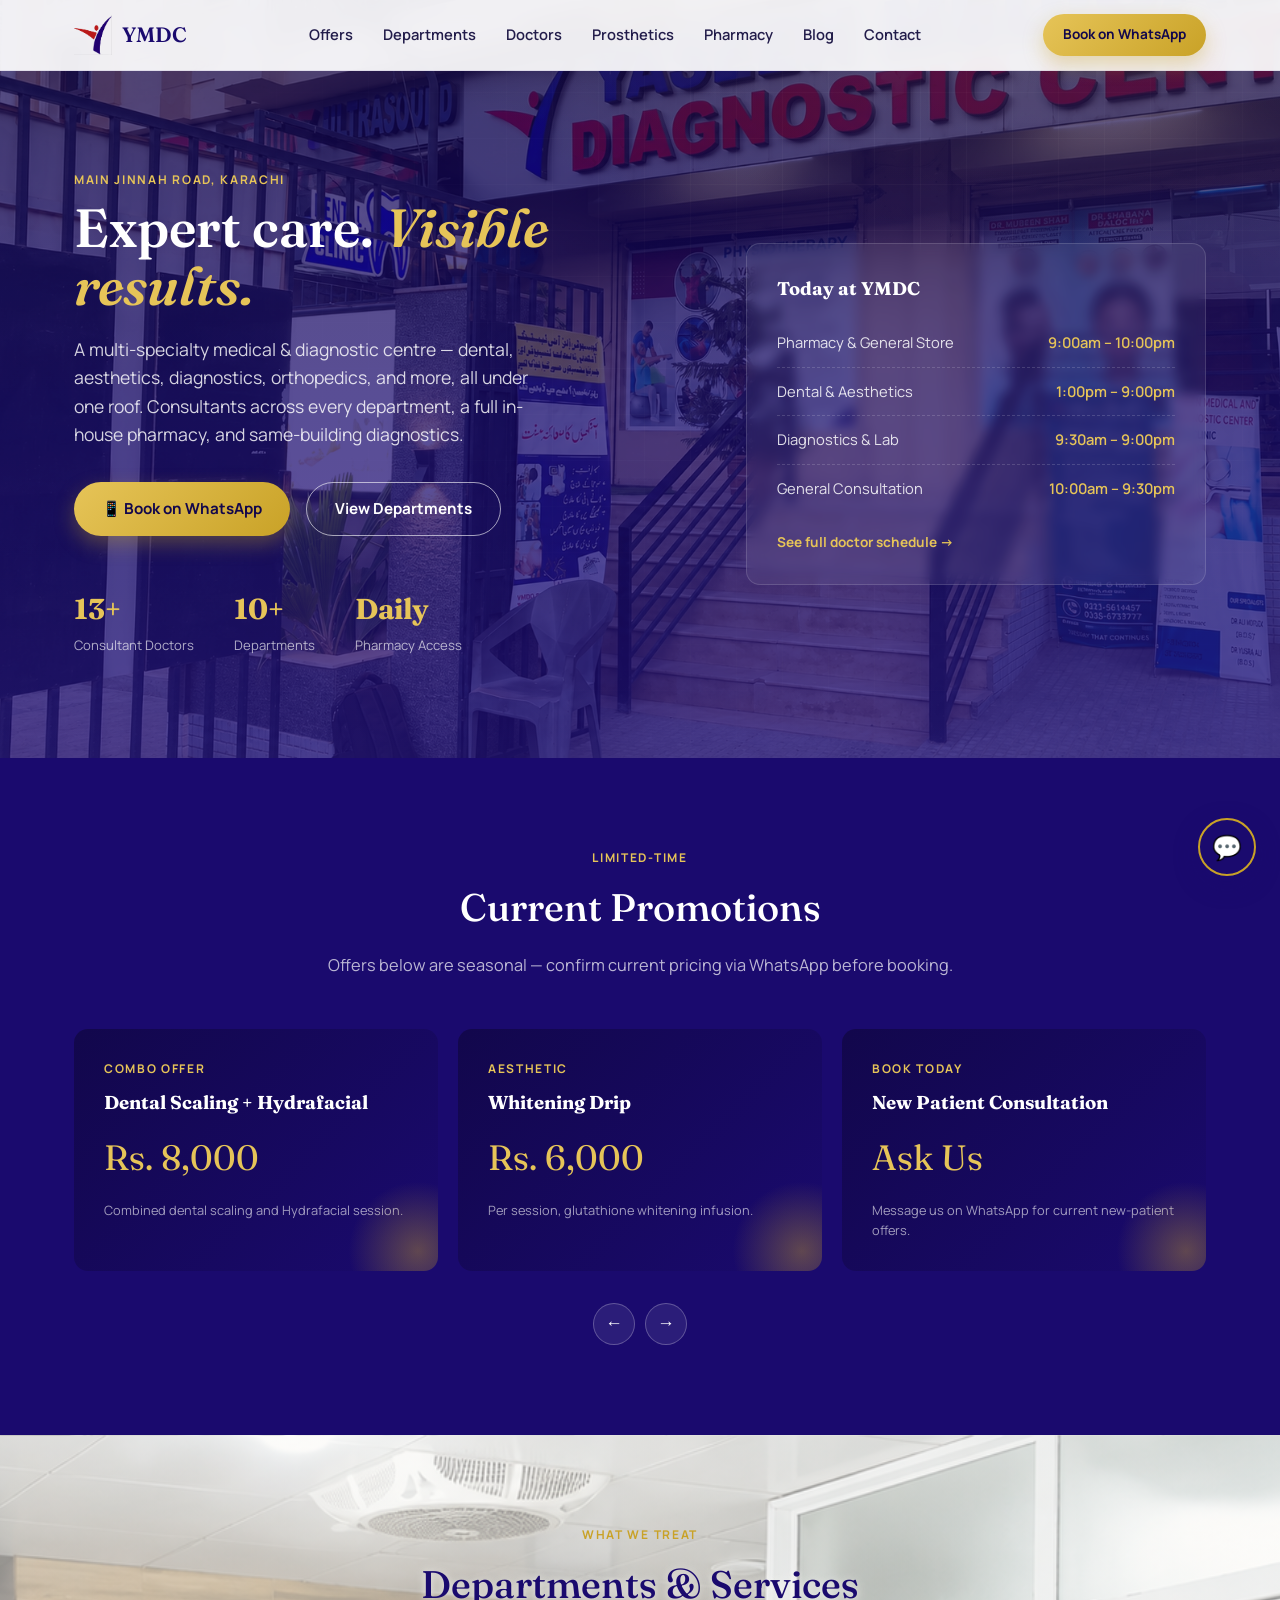
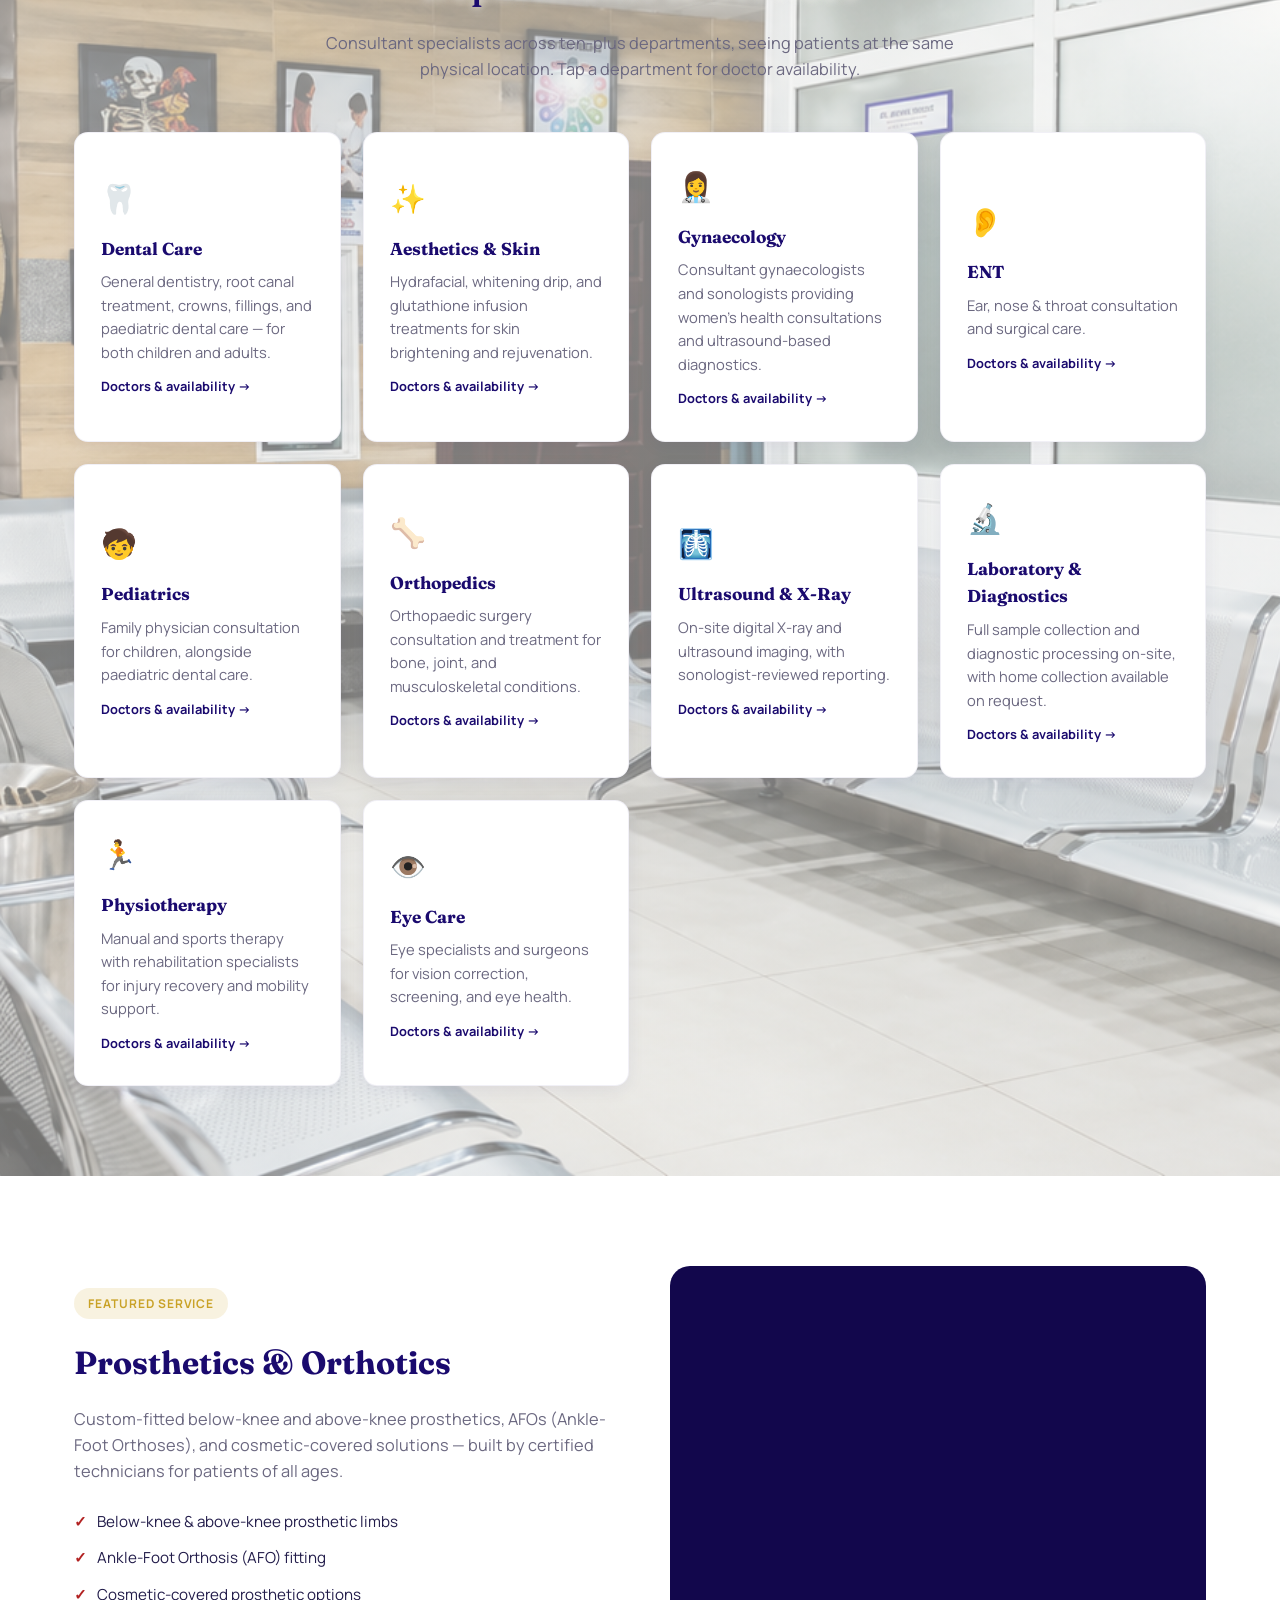
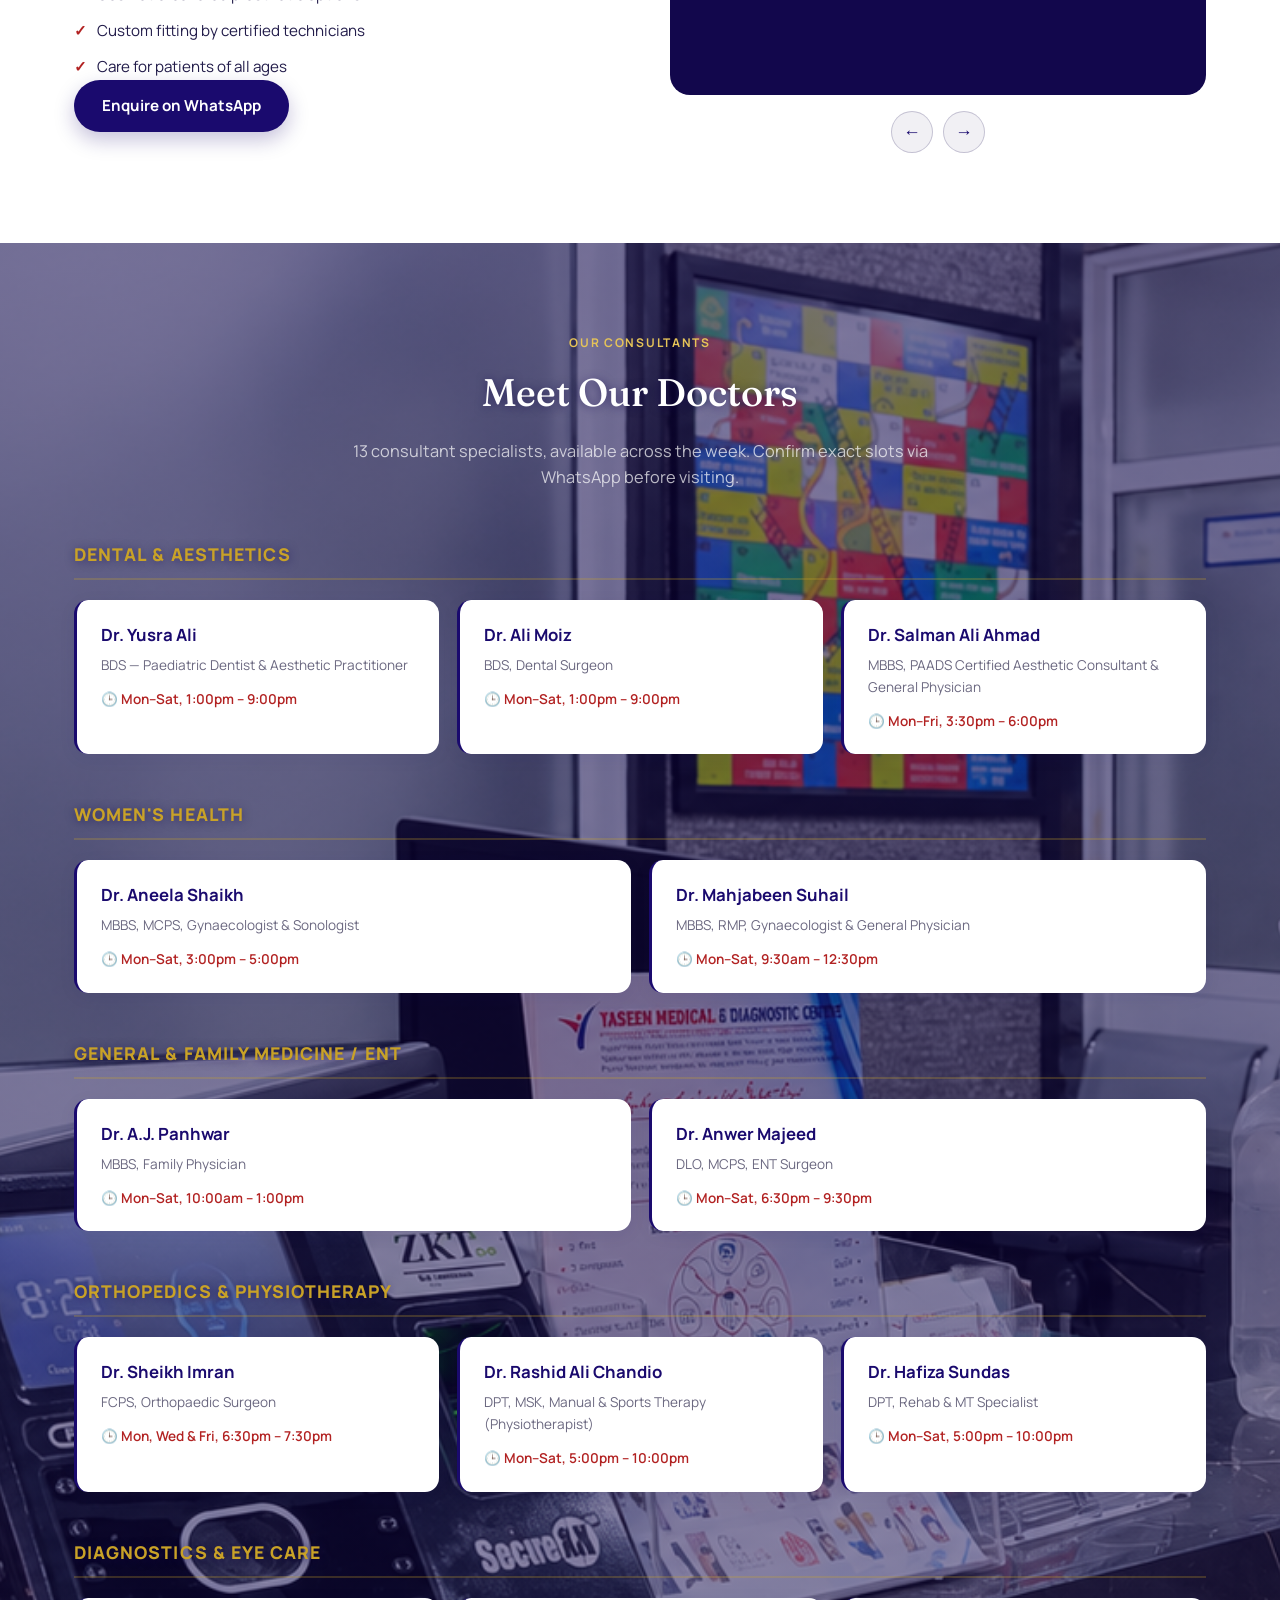
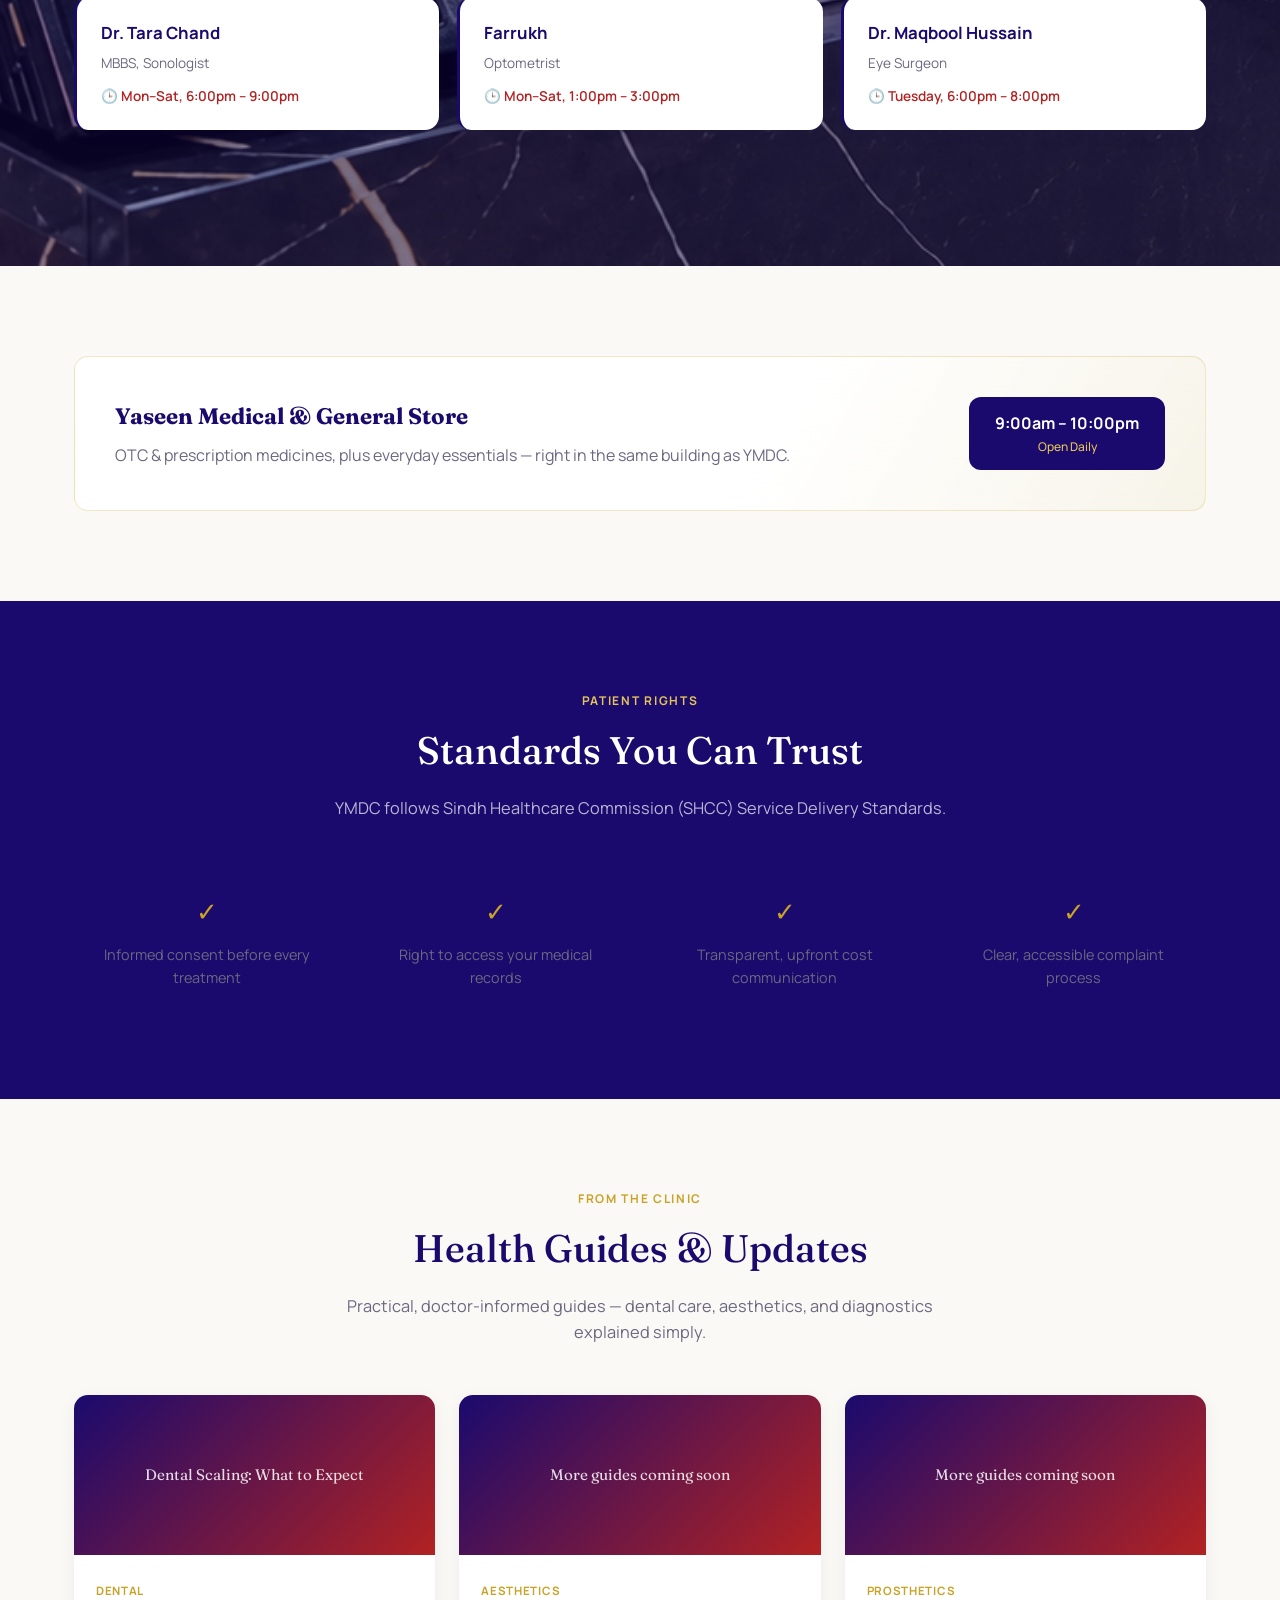
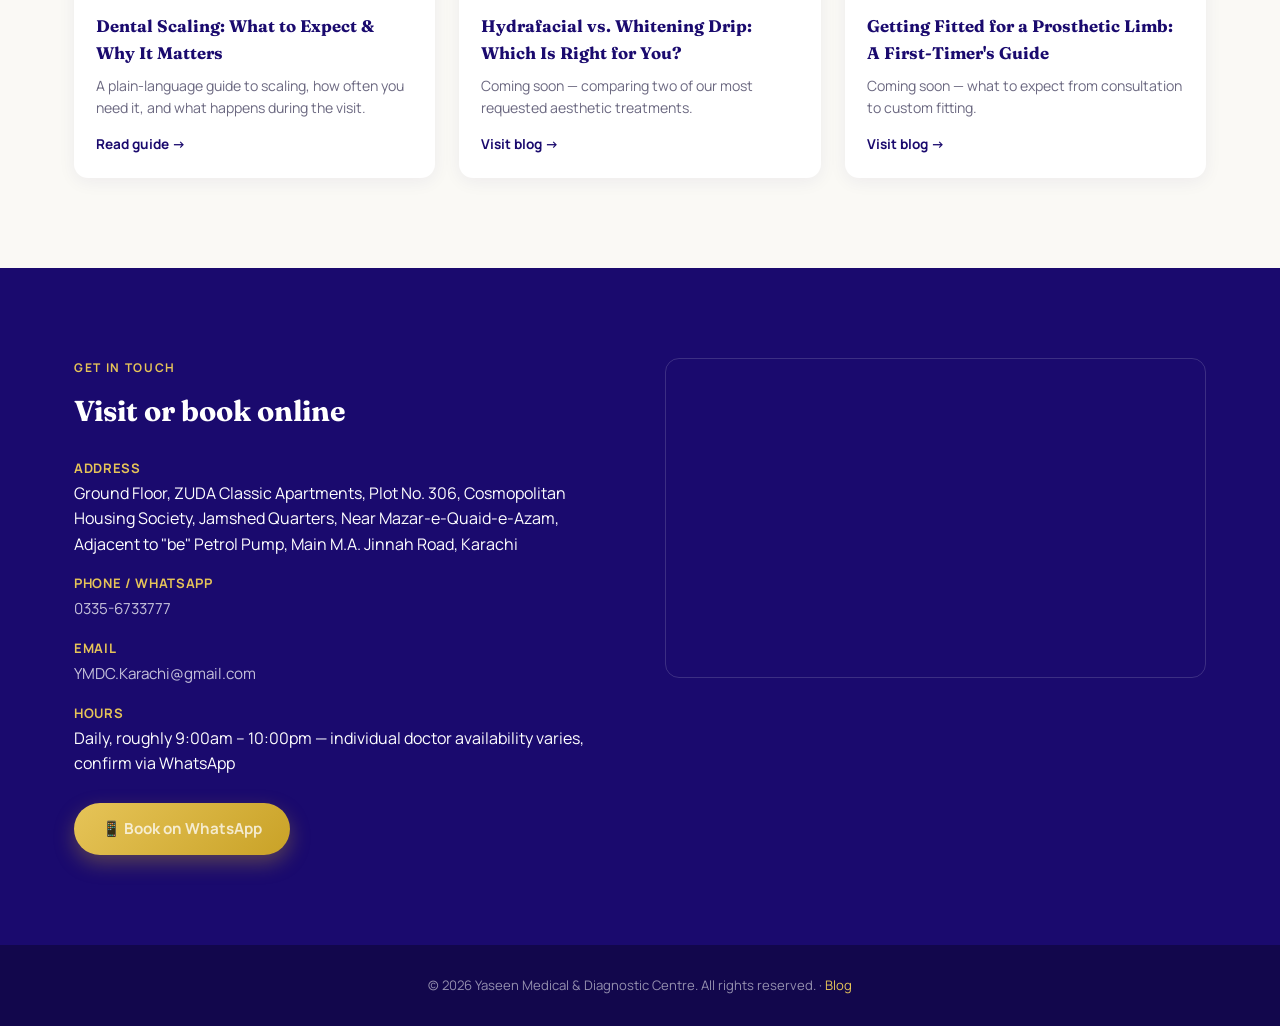
==== commit 63239048: "Reduce background overlay opacity, add prosthetics carousel, fix Farrukh title, update map location " ====
--- a/index.html
+++ b/index.html
@@ -162,8 +162,17 @@
       </ul>
       <a href="https://wa.me/923356733777?text=Hi%2C%20I%27d%20like%20to%20ask%20about%20Prosthetics%20%26%20Orthotics" class="btn btn-navy" target="_blank" rel="noopener">Enquire on WhatsApp</a>
     </div>
-    <div class="feature-visual">
-      <span>Custom-fitted mobility solutions, built for every stage of life.</span>
+    <div class="prosthetics-carousel-wrap">
+      <div class="prosthetics-carousel" id="prostheticsCarousel">
+        <div class="prosthetics-slide" style="background-image:url('images/prosthetics-1.jpg')"></div>
+        <div class="prosthetics-slide" style="background-image:url('images/prosthetics-2.jpg')"></div>
+        <div class="prosthetics-slide" style="background-image:url('images/prosthetics-3.jpg')"></div>
+        <div class="prosthetics-slide" style="background-image:url('images/prosthetics-4.jpg')"></div>
+      </div>
+      <div class="carousel-arrows">
+        <button class="carousel-arrow" onclick="scrollCarousel('prostheticsCarousel', -1)" aria-label="Previous photo">←</button>
+        <button class="carousel-arrow" onclick="scrollCarousel('prostheticsCarousel', 1)" aria-label="Next photo">→</button>
+      </div>
     </div>
   </div>
 </section>
@@ -260,8 +269,8 @@
           <p class="avail">🕒 Mon–Sat, 6:00pm – 9:00pm</p>
         </div>
         <div class="doctor-card">
-          <h4>Dr. Farrukh</h4>
-          <p class="qual">Eye Specialist</p>
+          <h4>Farrukh</h4>
+          <p class="qual">Optometrist</p>
           <p class="avail">🕒 Mon–Sat, 1:00pm – 3:00pm</p>
         </div>
         <div class="doctor-card">
@@ -362,7 +371,7 @@
       <a href="https://wa.me/923356733777" class="btn btn-gold" target="_blank" rel="noopener" style="margin-top:26px;">📱 Book on WhatsApp</a>
     </div>
     <div class="map-embed">
-      <iframe src="https://www.google.com/maps?q=M.A.+Jinnah+Road+Karachi&output=embed" loading="lazy" referrerpolicy="no-referrer-when-downgrade"></iframe>
+      <iframe src="https://www.google.com/maps?q=24.8784821,67.039068&output=embed" loading="lazy" referrerpolicy="no-referrer-when-downgrade"></iframe>
     </div>
   </div>
 </section>
--- a/css/style.css
+++ b/css/style.css
@@ -307,32 +307,32 @@
 }
 .feature-split h2 { font-size: 2rem; margin-bottom: 18px; }
 .feature-split p { color: var(--grey); margin-bottom: 26px; font-size: 1.02rem; }
-.feature-visual {
-  background: linear-gradient(135deg, var(--navy), var(--navy-deep));
+.prosthetics-carousel-wrap { position: relative; }
+.prosthetics-carousel {
+  display: flex;
+  gap: 0;
+  overflow-x: auto;
+  scroll-snap-type: x mandatory;
   border-radius: 20px;
-  aspect-ratio: 4/3.2;
-  position: relative;
-  display: flex;
-  align-items: center;
-  justify-content: center;
-  overflow: hidden;
-}
-.feature-visual::after {
-  content: '';
-  position: absolute;
-  width: 220px; height: 220px;
-  background: radial-gradient(circle, rgba(201,162,39,0.35), transparent 70%);
-  top: -40px; right: -40px;
-}
-.feature-visual span {
-  font-family: var(--font-display);
-  color: rgba(255,255,255,0.9);
-  font-size: 1.3rem;
-  text-align: center;
-  padding: 40px;
-  position: relative;
-  z-index: 1;
-}
+  scrollbar-width: none;
+}
+.prosthetics-carousel::-webkit-scrollbar { display: none; }
+.prosthetics-slide {
+  scroll-snap-align: start;
+  flex: 0 0 100%;
+  min-width: 100%;
+  aspect-ratio: 4 / 3.2;
+  background-color: var(--navy-deep);
+  background-size: cover;
+  background-position: center;
+}
+#prosthetics .carousel-arrows { margin-top: 16px; }
+#prosthetics .carousel-arrow {
+  border: 1px solid rgba(18, 7, 76, 0.2);
+  background: rgba(18, 7, 76, 0.06);
+  color: var(--navy);
+}
+#prosthetics .carousel-arrow:hover { background: rgba(18, 7, 76, 0.12); }
 .feature-checks { display: flex; flex-direction: column; gap: 12px; }
 .feature-checks li {
   display: flex;
@@ -453,7 +453,7 @@
   position: absolute;
   inset: 0;
   z-index: 0;
-  background: linear-gradient(180deg, rgba(18,7,76,0.88), rgba(18,7,76,0.82));
+  background: linear-gradient(180deg, rgba(18,7,76,0.55), rgba(18,7,76,0.45));
 }
 .bg-photo > .container { position: relative; z-index: 1; }
 
@@ -469,9 +469,18 @@
   position: absolute;
   inset: 0;
   z-index: 0;
-  background: linear-gradient(180deg, rgba(250,249,245,0.94), rgba(250,249,245,0.9));
+  background: linear-gradient(180deg, rgba(250,249,245,0.55), rgba(250,249,245,0.45));
 }
 .bg-photo-light > .container { position: relative; z-index: 1; }
+
+/* Keep section headings readable over more-visible photo backgrounds */
+#doctors.bg-photo .section-head h2,
+#doctors.bg-photo .doctor-group h3 {
+  text-shadow: 0 1px 10px rgba(18, 7, 76, 0.55);
+}
+#departments.bg-photo-light .section-head h2 {
+  text-shadow: 0 1px 8px rgba(250, 249, 245, 0.9);
+}
 
 /* ---------- Hero background carousel ---------- */
 .hero-bg-slide {
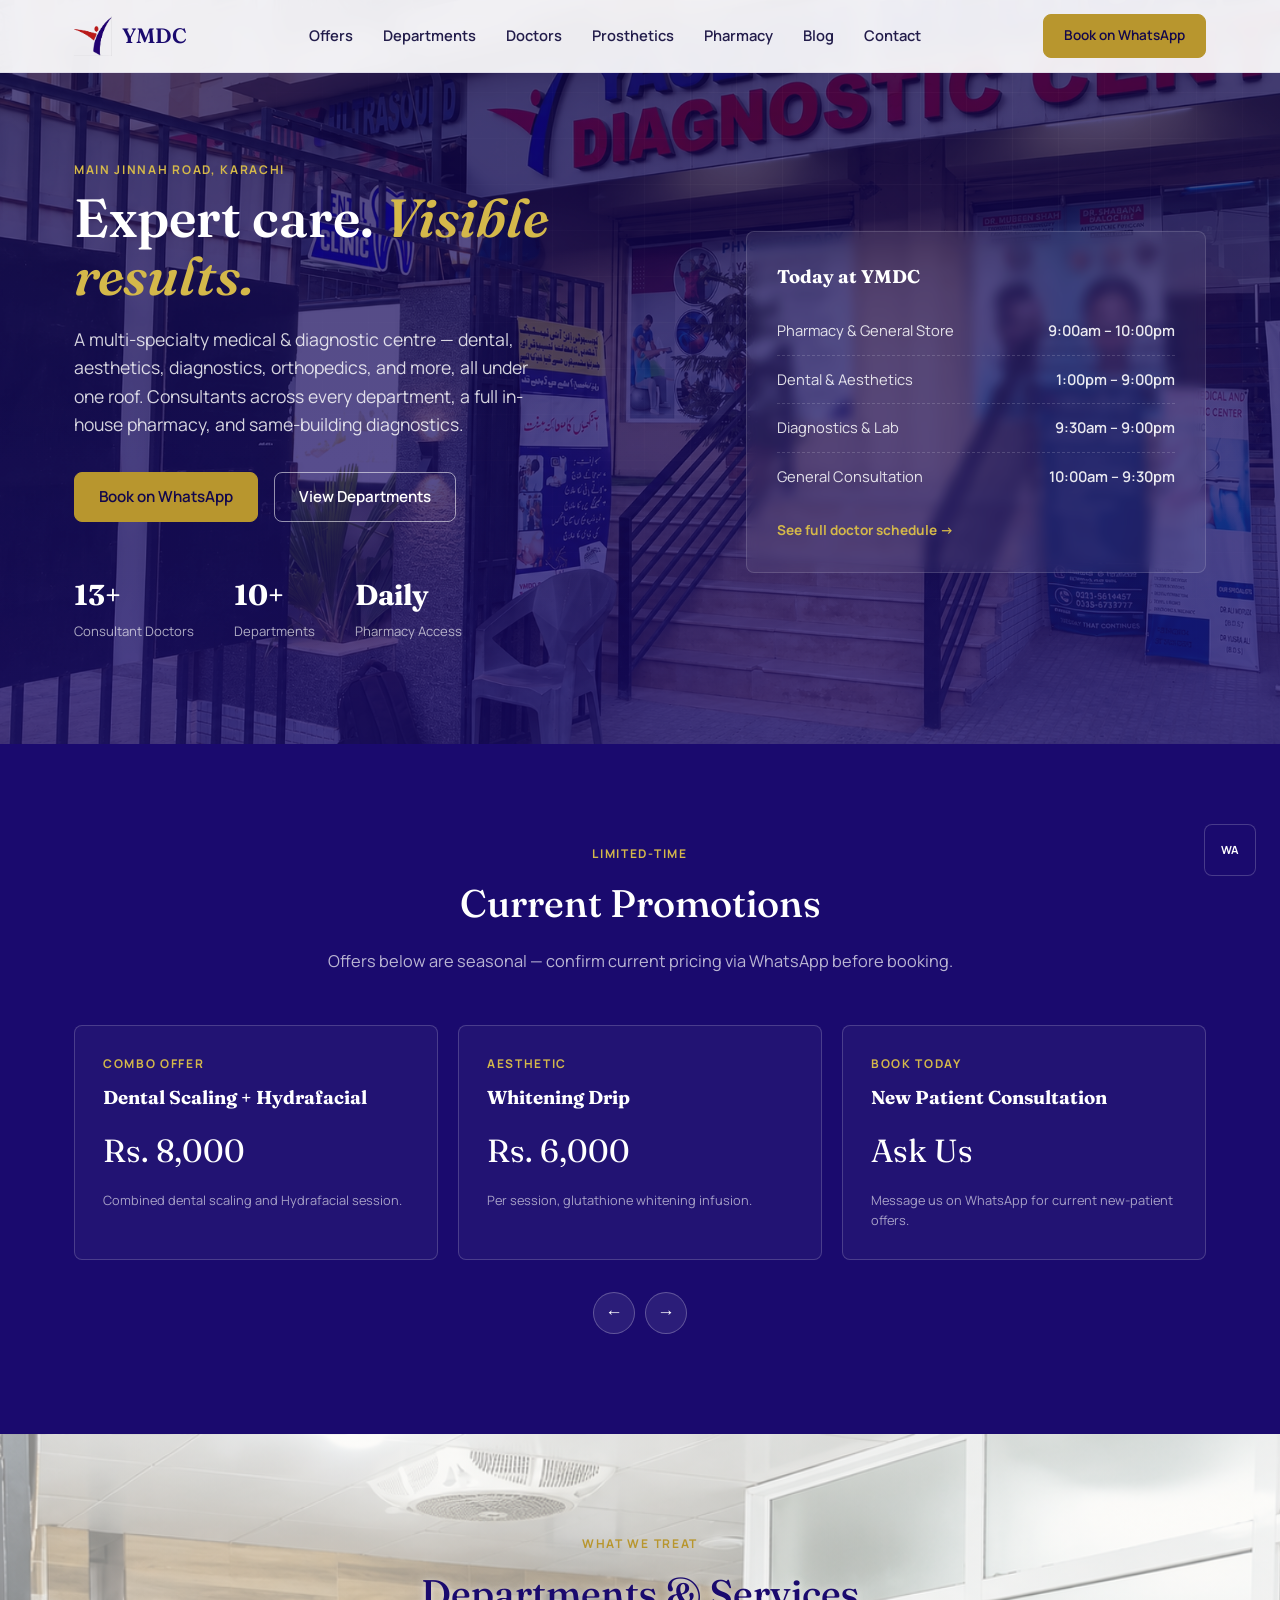
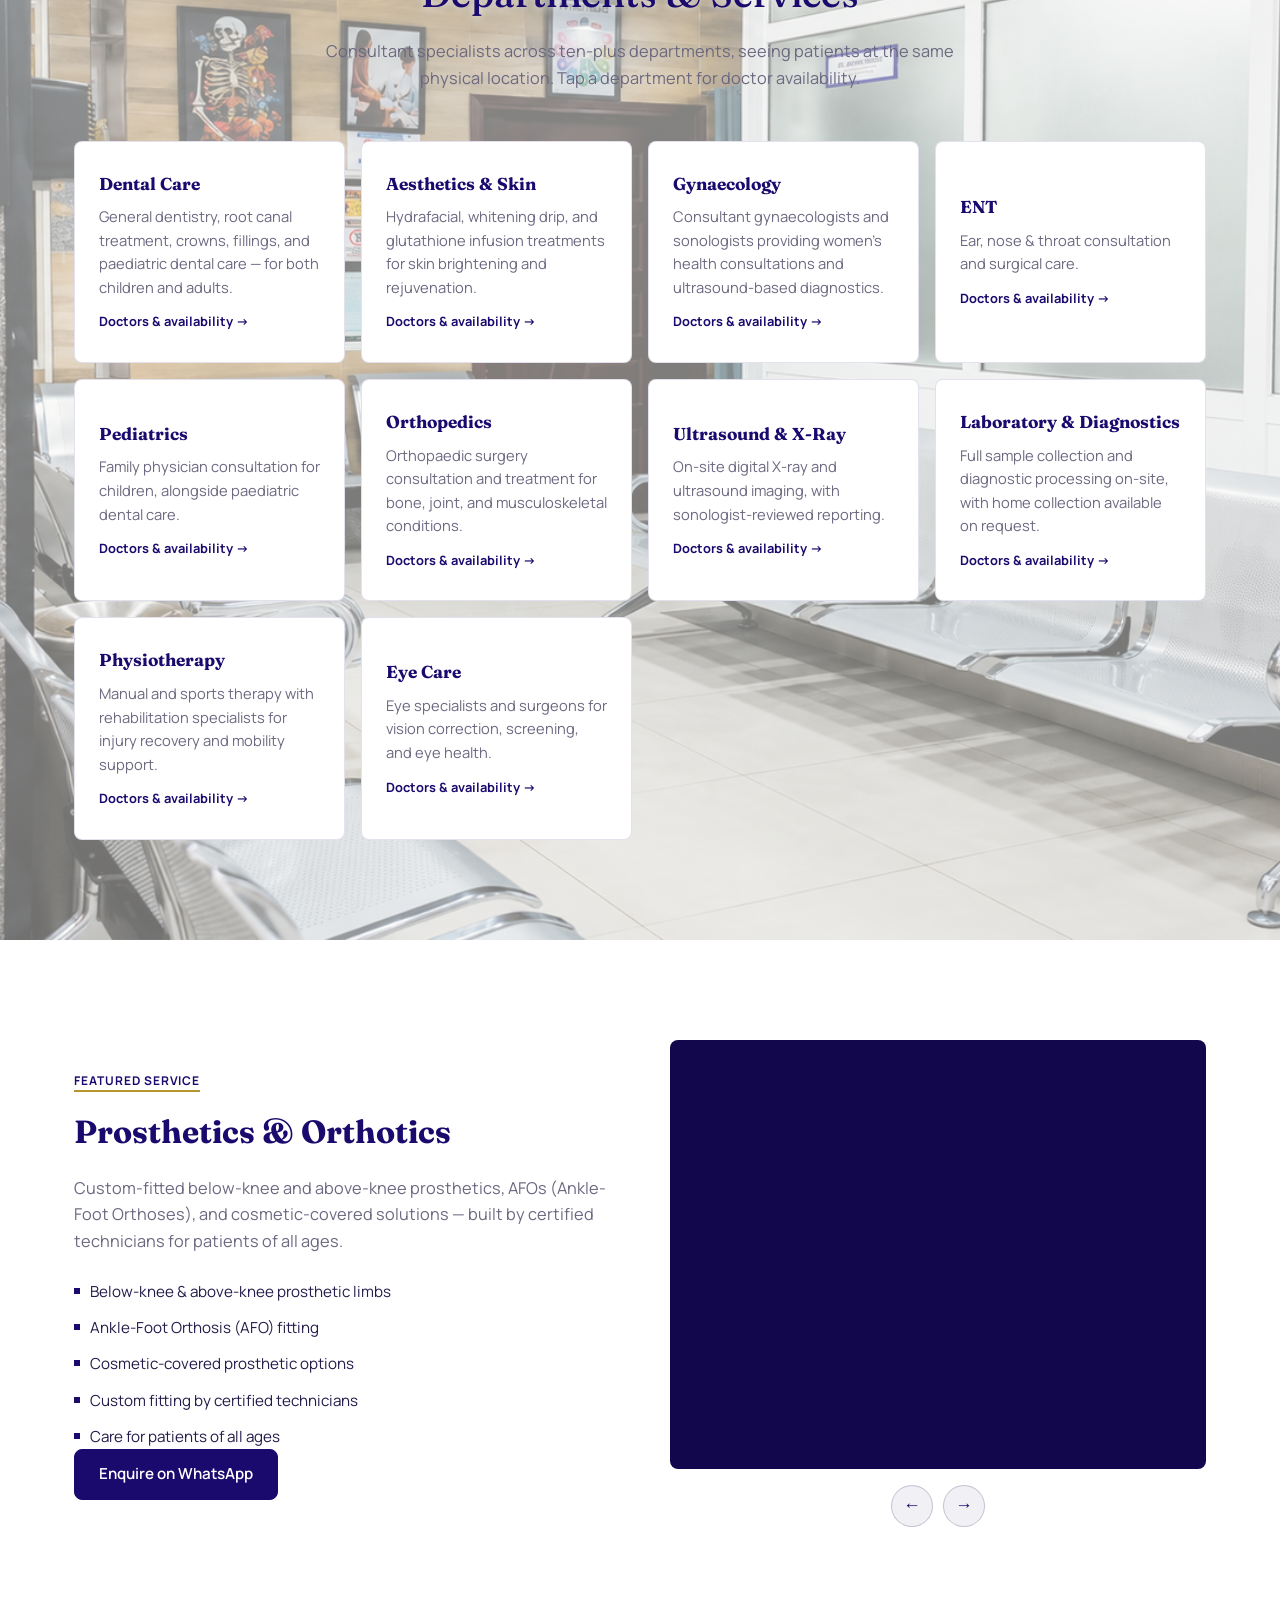
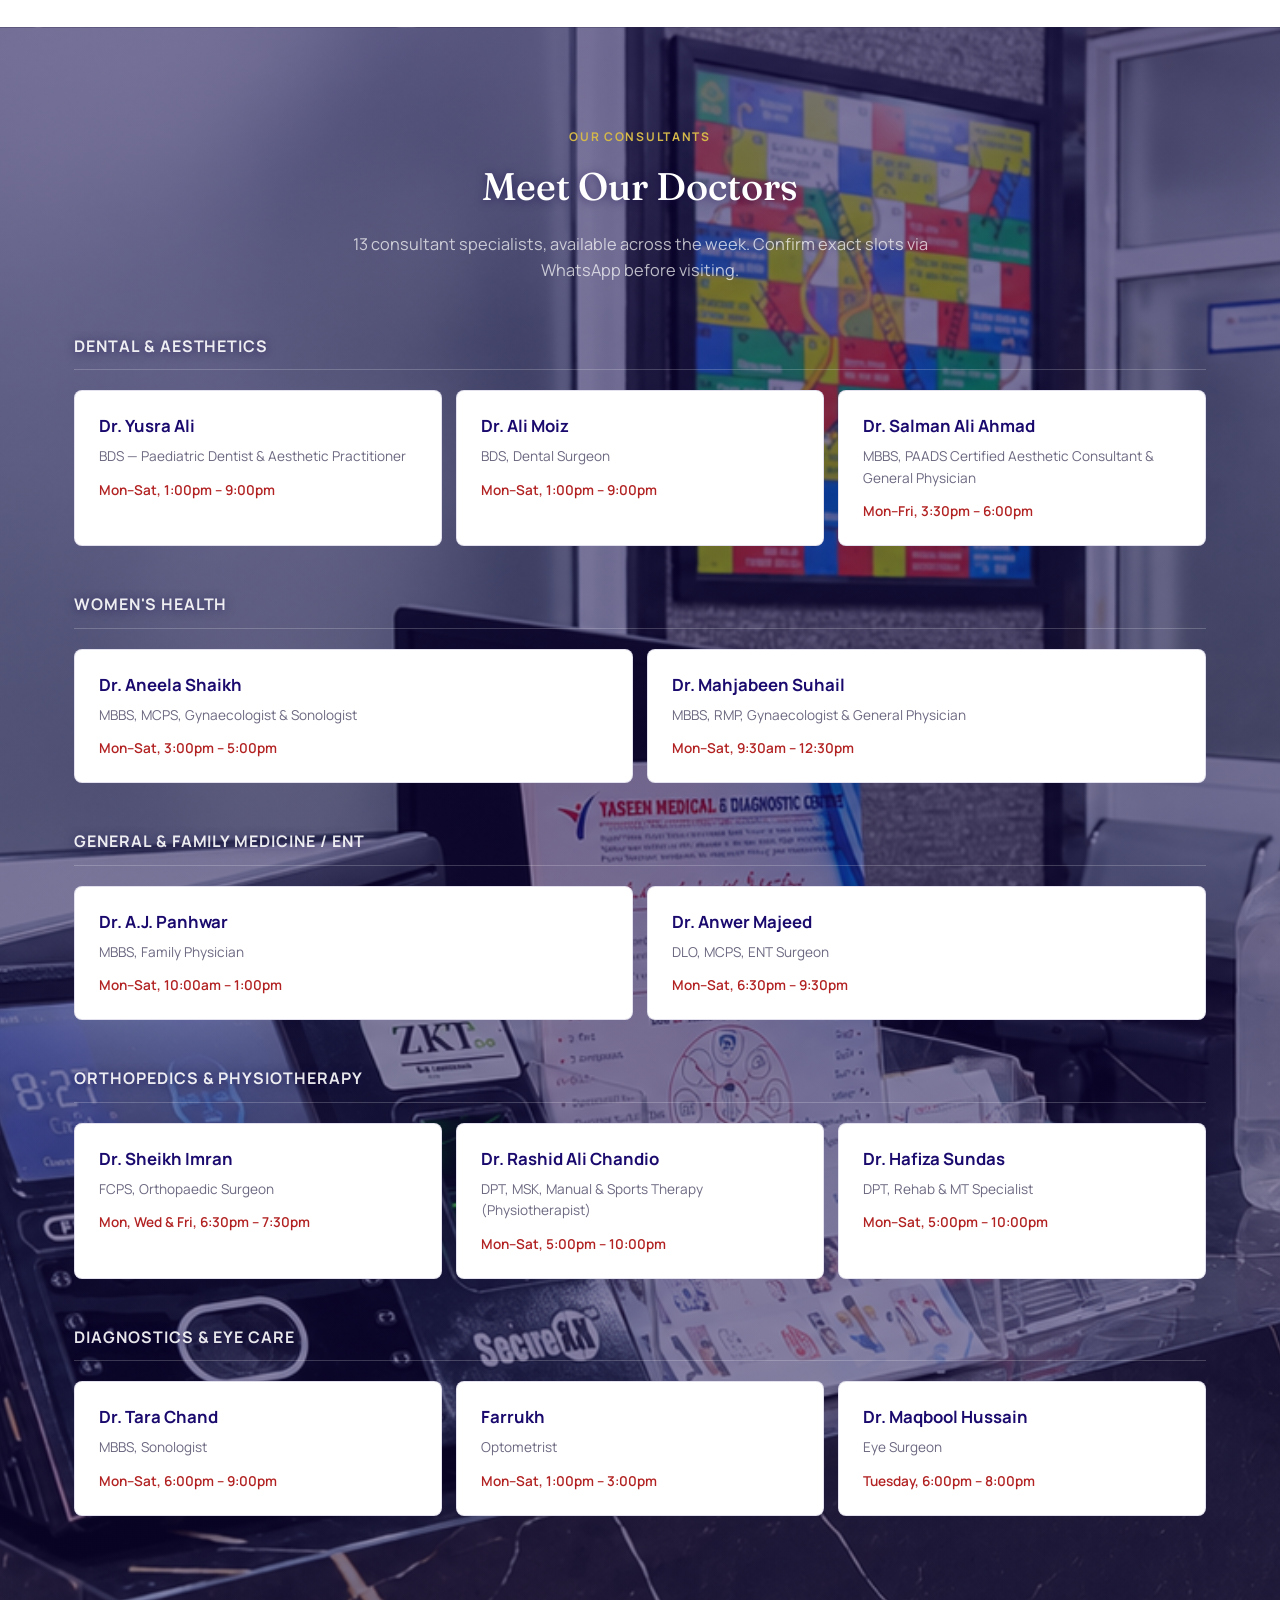
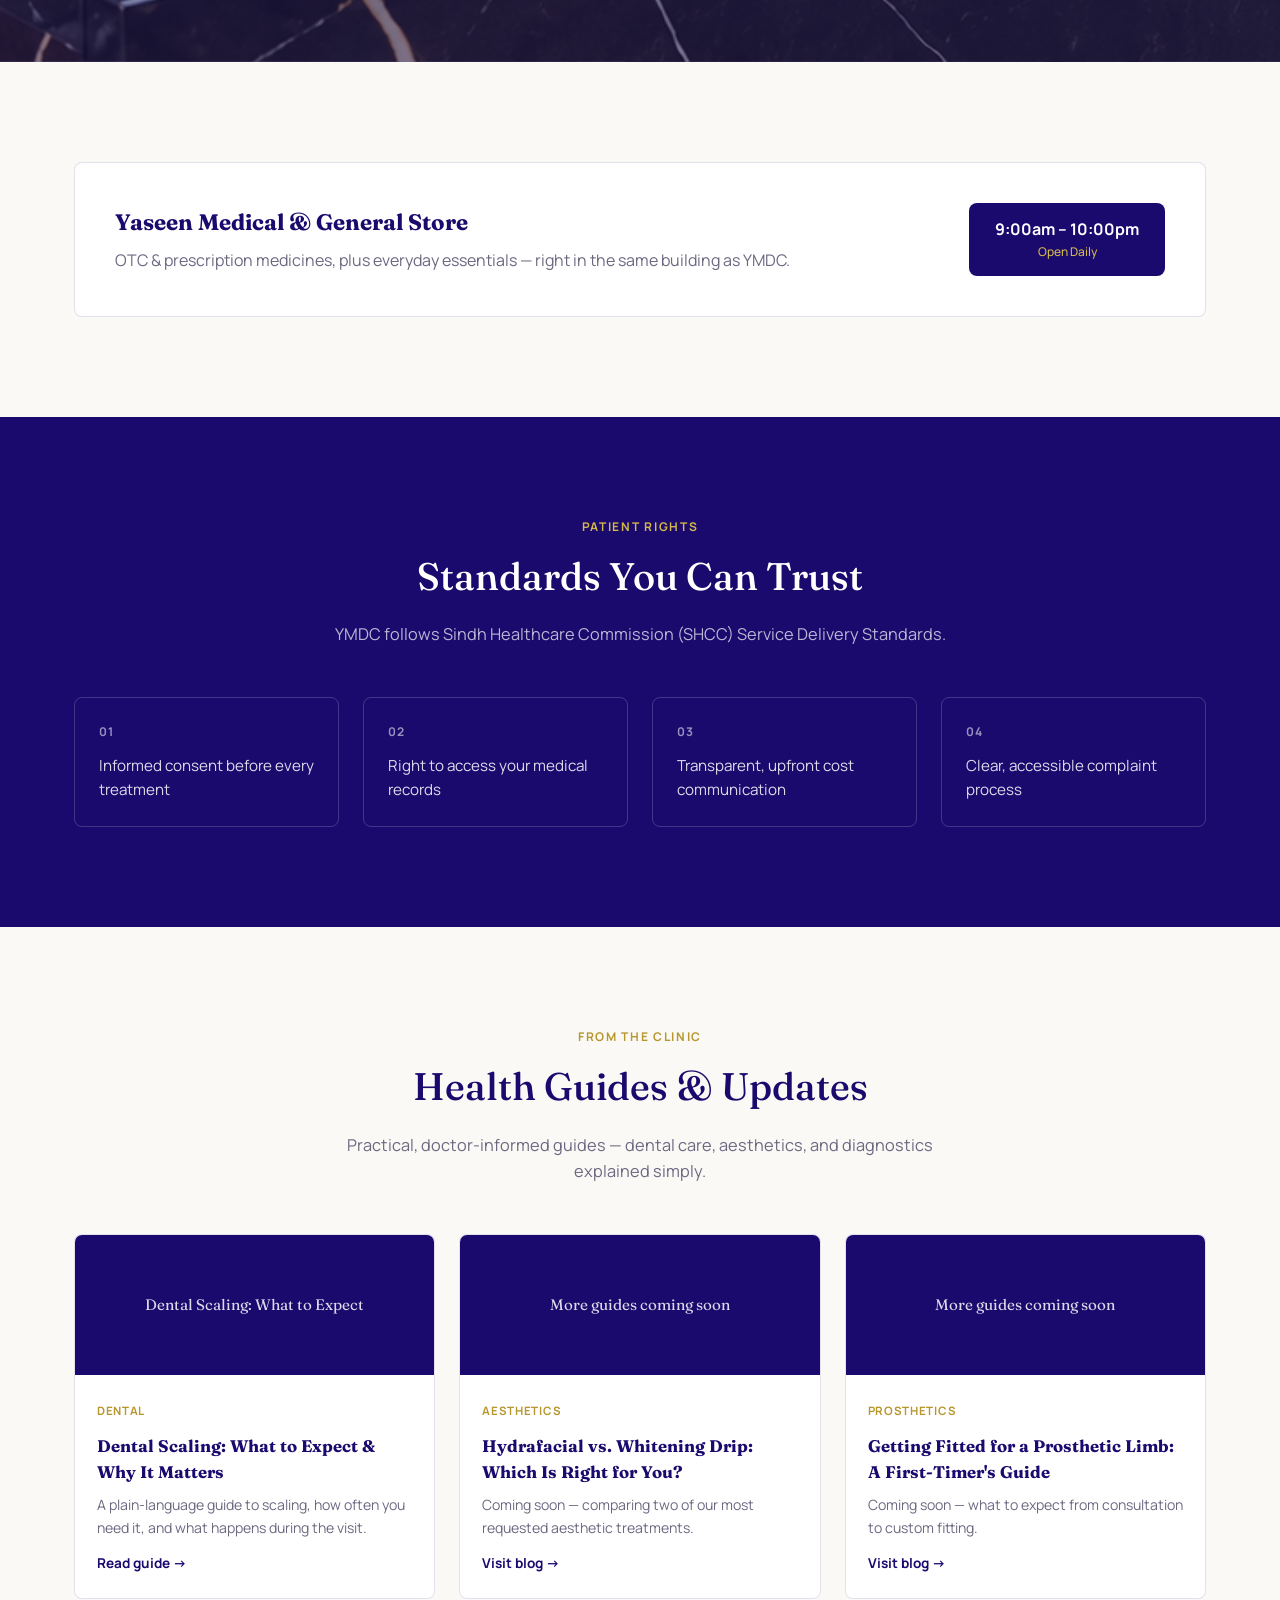
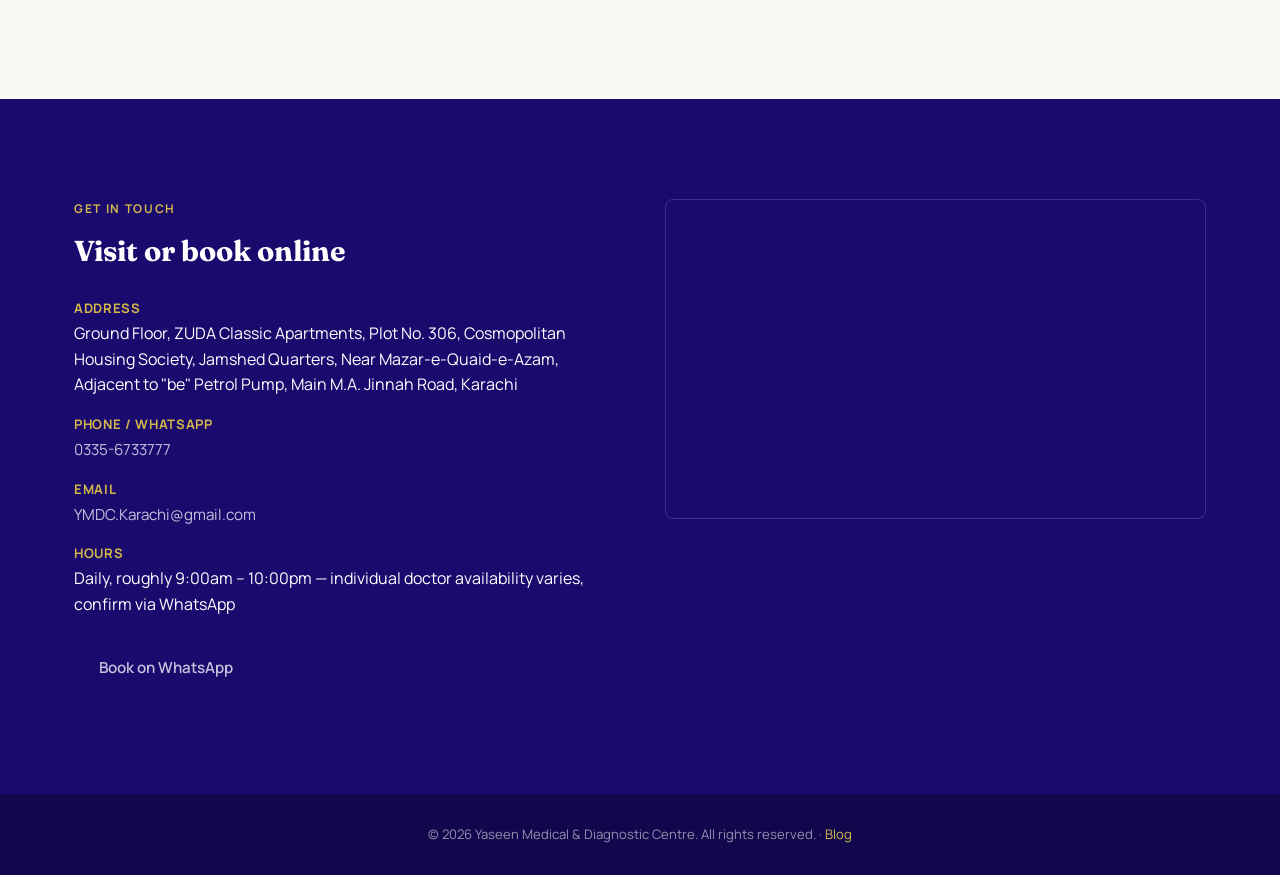
==== commit 8e886820: "Restyle site toward a cleaner institutional hospital look Flatten cards, drop hover lifts and heavy " ====
--- a/index.html
+++ b/index.html
@@ -75,7 +75,7 @@
       <h1>Expert care. <em>Visible results.</em></h1>
       <p>A multi-specialty medical & diagnostic centre — dental, aesthetics, diagnostics, orthopedics, and more, all under one roof. Consultants across every department, a full in-house pharmacy, and same-building diagnostics.</p>
       <div class="hero-actions">
-        <a href="https://wa.me/923356733777" class="btn btn-gold" target="_blank" rel="noopener">📱 Book on WhatsApp</a>
+        <a href="https://wa.me/923356733777" class="btn btn-gold" target="_blank" rel="noopener">Book on WhatsApp</a>
         <a href="#departments" class="btn btn-outline">View Departments</a>
       </div>
       <div class="hero-stats">
@@ -192,17 +192,17 @@
         <div class="doctor-card">
           <h4>Dr. Yusra Ali</h4>
           <p class="qual">BDS — Paediatric Dentist & Aesthetic Practitioner</p>
-          <p class="avail">🕒 Mon–Sat, 1:00pm – 9:00pm</p>
+          <p class="avail">Mon–Sat, 1:00pm – 9:00pm</p>
         </div>
         <div class="doctor-card">
           <h4>Dr. Ali Moiz</h4>
           <p class="qual">BDS, Dental Surgeon</p>
-          <p class="avail">🕒 Mon–Sat, 1:00pm – 9:00pm</p>
+          <p class="avail">Mon–Sat, 1:00pm – 9:00pm</p>
         </div>
         <div class="doctor-card">
           <h4>Dr. Salman Ali Ahmad</h4>
           <p class="qual">MBBS, PAADS Certified Aesthetic Consultant & General Physician</p>
-          <p class="avail">🕒 Mon–Fri, 3:30pm – 6:00pm</p>
+          <p class="avail">Mon–Fri, 3:30pm – 6:00pm</p>
         </div>
       </div>
     </div>
@@ -213,12 +213,12 @@
         <div class="doctor-card">
           <h4>Dr. Aneela Shaikh</h4>
           <p class="qual">MBBS, MCPS, Gynaecologist & Sonologist</p>
-          <p class="avail">🕒 Mon–Sat, 3:00pm – 5:00pm</p>
+          <p class="avail">Mon–Sat, 3:00pm – 5:00pm</p>
         </div>
         <div class="doctor-card">
           <h4>Dr. Mahjabeen Suhail</h4>
           <p class="qual">MBBS, RMP, Gynaecologist & General Physician</p>
-          <p class="avail">🕒 Mon–Sat, 9:30am – 12:30pm</p>
+          <p class="avail">Mon–Sat, 9:30am – 12:30pm</p>
         </div>
       </div>
     </div>
@@ -229,12 +229,12 @@
         <div class="doctor-card">
           <h4>Dr. A.J. Panhwar</h4>
           <p class="qual">MBBS, Family Physician</p>
-          <p class="avail">🕒 Mon–Sat, 10:00am – 1:00pm</p>
+          <p class="avail">Mon–Sat, 10:00am – 1:00pm</p>
         </div>
         <div class="doctor-card">
           <h4>Dr. Anwer Majeed</h4>
           <p class="qual">DLO, MCPS, ENT Surgeon</p>
-          <p class="avail">🕒 Mon–Sat, 6:30pm – 9:30pm</p>
+          <p class="avail">Mon–Sat, 6:30pm – 9:30pm</p>
         </div>
       </div>
     </div>
@@ -245,17 +245,17 @@
         <div class="doctor-card">
           <h4>Dr. Sheikh Imran</h4>
           <p class="qual">FCPS, Orthopaedic Surgeon</p>
-          <p class="avail">🕒 Mon, Wed & Fri, 6:30pm – 7:30pm</p>
+          <p class="avail">Mon, Wed & Fri, 6:30pm – 7:30pm</p>
         </div>
         <div class="doctor-card">
           <h4>Dr. Rashid Ali Chandio</h4>
           <p class="qual">DPT, MSK, Manual & Sports Therapy (Physiotherapist)</p>
-          <p class="avail">🕒 Mon–Sat, 5:00pm – 10:00pm</p>
+          <p class="avail">Mon–Sat, 5:00pm – 10:00pm</p>
         </div>
         <div class="doctor-card">
           <h4>Dr. Hafiza Sundas</h4>
           <p class="qual">DPT, Rehab & MT Specialist</p>
-          <p class="avail">🕒 Mon–Sat, 5:00pm – 10:00pm</p>
+          <p class="avail">Mon–Sat, 5:00pm – 10:00pm</p>
         </div>
       </div>
     </div>
@@ -266,17 +266,17 @@
         <div class="doctor-card">
           <h4>Dr. Tara Chand</h4>
           <p class="qual">MBBS, Sonologist</p>
-          <p class="avail">🕒 Mon–Sat, 6:00pm – 9:00pm</p>
+          <p class="avail">Mon–Sat, 6:00pm – 9:00pm</p>
         </div>
         <div class="doctor-card">
           <h4>Farrukh</h4>
           <p class="qual">Optometrist</p>
-          <p class="avail">🕒 Mon–Sat, 1:00pm – 3:00pm</p>
+          <p class="avail">Mon–Sat, 1:00pm – 3:00pm</p>
         </div>
         <div class="doctor-card">
           <h4>Dr. Maqbool Hussain</h4>
           <p class="qual">Eye Surgeon</p>
-          <p class="avail">🕒 Tuesday, 6:00pm – 8:00pm</p>
+          <p class="avail">Tuesday, 6:00pm – 8:00pm</p>
         </div>
       </div>
     </div>
@@ -308,10 +308,10 @@
       <p>YMDC follows Sindh Healthcare Commission (SHCC) Service Delivery Standards.</p>
     </div>
     <div class="trust-grid">
-      <div class="trust-card"><div class="num">✓</div><p>Informed consent before every treatment</p></div>
-      <div class="trust-card"><div class="num">✓</div><p>Right to access your medical records</p></div>
-      <div class="trust-card"><div class="num">✓</div><p>Transparent, upfront cost communication</p></div>
-      <div class="trust-card"><div class="num">✓</div><p>Clear, accessible complaint process</p></div>
+      <div class="trust-card"><div class="num">01</div><p>Informed consent before every treatment</p></div>
+      <div class="trust-card"><div class="num">02</div><p>Right to access your medical records</p></div>
+      <div class="trust-card"><div class="num">03</div><p>Transparent, upfront cost communication</p></div>
+      <div class="trust-card"><div class="num">04</div><p>Clear, accessible complaint process</p></div>
     </div>
   </div>
 </section>
@@ -368,7 +368,7 @@
         <li><div><strong>Email</strong><a href="mailto:YMDC.Karachi@gmail.com">YMDC.Karachi@gmail.com</a></div></li>
         <li><div><strong>Hours</strong>Daily, roughly 9:00am – 10:00pm — individual doctor availability varies, confirm via WhatsApp</div></li>
       </ul>
-      <a href="https://wa.me/923356733777" class="btn btn-gold" target="_blank" rel="noopener" style="margin-top:26px;">📱 Book on WhatsApp</a>
+      <a href="https://wa.me/923356733777" class="btn btn-navy" target="_blank" rel="noopener" style="margin-top:26px;">Book on WhatsApp</a>
     </div>
     <div class="map-embed">
       <iframe src="https://www.google.com/maps?q=24.8784821,67.039068&output=embed" loading="lazy" referrerpolicy="no-referrer-when-downgrade"></iframe>
@@ -382,7 +382,7 @@
   </div>
 </footer>
 
-<a href="https://wa.me/923356733777" class="wa-float" target="_blank" rel="noopener" aria-label="Book on WhatsApp">💬</a>
+<a href="https://wa.me/923356733777" class="wa-float" target="_blank" rel="noopener" aria-label="Book on WhatsApp">WA</a>
 
 <!-- Department Modal -->
 <div class="dept-modal-overlay" id="deptModalOverlay" onclick="if(event.target===this) closeDept()">
--- a/css/style.css
+++ b/css/style.css
@@ -1,6 +1,6 @@
 /* ============================================
    YMDC — Yaseen Medical & Diagnostic Centre
-   Brand: Navy / Gold / Red / White — premium, trustworthy, modest
+   Brand: Navy / Gold / Red / White — clean institutional, restrained
    ============================================ */
 
 @import url('https://fonts.googleapis.com/css2?family=Fraunces:ital,opsz,wght@0,9..144,400;0,9..144,600;1,9..144,500&family=Manrope:wght@400;500;600;700;800&display=swap');
@@ -8,8 +8,8 @@
 :root {
   --navy: #1A0A6E;
   --navy-deep: #12074c;
-  --gold: #C9A227;
-  --gold-light: #e6c458;
+  --gold: #B8962E;
+  --gold-light: #d4b84a;
   --red: #B22222;
   --white: #FFFFFF;
   --off-white: #FAF9F5;
@@ -19,9 +19,9 @@
   --font-display: 'Fraunces', serif;
   --font-body: 'Manrope', sans-serif;
 
-  --radius: 14px;
-  --shadow-soft: 0 10px 30px rgba(26, 10, 110, 0.08);
-  --shadow-card: 0 4px 18px rgba(26, 10, 110, 0.06);
+  --radius: 8px;
+  --border: 1px solid rgba(26, 10, 110, 0.12);
+  --border-hover: 1px solid rgba(26, 10, 110, 0.35);
 }
 
 * { margin: 0; padding: 0; box-sizing: border-box; }
@@ -64,33 +64,35 @@
   display: inline-flex;
   align-items: center;
   gap: 8px;
-  padding: 14px 28px;
-  border-radius: 999px;
-  font-weight: 700;
+  padding: 12px 24px;
+  border-radius: var(--radius);
+  font-weight: 600;
   font-size: 0.95rem;
-  border: none;
+  border: 1px solid transparent;
   cursor: pointer;
-  transition: transform 0.2s ease, box-shadow 0.2s ease;
-}
-.btn:hover { transform: translateY(-2px); }
+  transition: background 0.15s ease, border-color 0.15s ease, color 0.15s ease;
+}
 
 .btn-gold {
-  background: linear-gradient(135deg, var(--gold-light), var(--gold));
+  background: var(--gold);
   color: var(--navy-deep);
-  box-shadow: 0 8px 20px rgba(201, 162, 39, 0.35);
-}
+  border-color: var(--gold);
+}
+.btn-gold:hover { background: var(--gold-light); border-color: var(--gold-light); }
+
 .btn-outline {
   background: transparent;
   color: var(--white);
-  border: 1.5px solid rgba(255,255,255,0.6);
-}
-.btn-outline:hover { background: rgba(255,255,255,0.1); }
+  border: 1px solid rgba(255,255,255,0.55);
+}
+.btn-outline:hover { border-color: rgba(255,255,255,0.9); background: transparent; }
 
 .btn-navy {
   background: var(--navy);
   color: var(--white);
-  box-shadow: 0 8px 20px rgba(26,10,110,0.25);
-}
+  border-color: var(--navy);
+}
+.btn-navy:hover { background: var(--navy-deep); border-color: var(--navy-deep); }
 
 /* ---------- Nav ---------- */
 .nav {
@@ -146,10 +148,8 @@
 /* ---------- Hero ---------- */
 .hero {
   position: relative;
-  padding: 170px 0 100px;
-  background:
-    radial-gradient(1200px 600px at 85% -10%, rgba(201,162,39,0.18), transparent 60%),
-    linear-gradient(180deg, var(--navy-deep) 0%, var(--navy) 55%, #23117f 100%);
+  padding: 160px 0 100px;
+  background: linear-gradient(180deg, var(--navy-deep) 0%, var(--navy) 100%);
   color: var(--white);
   overflow: hidden;
 }
@@ -201,7 +201,7 @@
   display: block;
   font-family: var(--font-display);
   font-size: 1.8rem;
-  color: var(--gold-light);
+  color: var(--white);
 }
 .hero-stats div span {
   font-size: 0.82rem;
@@ -229,10 +229,10 @@
   color: rgba(255,255,255,0.85);
 }
 .hero-list li:last-child { border-bottom: none; }
-.hero-list li span:last-child { color: var(--gold-light); font-weight: 600; }
+.hero-list li span:last-child { color: rgba(255,255,255,0.9); font-weight: 600; }
 
 /* ---------- Section shared ---------- */
-section { padding: 90px 0; }
+section { padding: 100px 0; }
 .section-head {
   text-align: center;
   max-width: 640px;
@@ -256,33 +256,21 @@
 .dept-grid {
   display: grid;
   grid-template-columns: repeat(auto-fit, minmax(230px, 1fr));
-  gap: 22px;
+  gap: 16px;
 }
 .dept-card {
   background: var(--white);
   border-radius: var(--radius);
-  padding: 30px 26px;
-  box-shadow: var(--shadow-card);
-  border: 1px solid rgba(26,10,110,0.06);
-  transition: transform 0.25s ease, box-shadow 0.25s ease;
+  padding: 28px 24px;
+  border: var(--border);
+  transition: border-color 0.15s ease;
   position: relative;
-  overflow: hidden;
-}
-.dept-card:hover {
-  transform: translateY(-6px);
-  box-shadow: var(--shadow-soft);
-}
-.dept-card::before {
-  content: '';
-  position: absolute;
-  top: 0; left: 0;
-  width: 4px; height: 100%;
-  background: linear-gradient(180deg, var(--gold), var(--red));
-  opacity: 0;
-  transition: opacity 0.25s ease;
-}
-.dept-card:hover::before { opacity: 1; }
-.dept-icon { font-size: 1.8rem; margin-bottom: 14px; display: block; }
+}
+.dept-card:hover { border: var(--border-hover); }
+/* Icon slot — replace .dept-icon contents with a simple line-icon SVG when available */
+.dept-icon {
+  display: none;
+}
 .dept-card h3 { font-size: 1.08rem; margin-bottom: 8px; }
 .dept-card p { color: var(--grey); font-size: 0.92rem; }
 
@@ -295,15 +283,16 @@
 }
 .feature-split .tag {
   display: inline-block;
-  background: rgba(201,162,39,0.14);
-  color: var(--gold);
+  background: transparent;
+  color: var(--navy);
   font-weight: 700;
   font-size: 0.75rem;
   letter-spacing: 0.08em;
   text-transform: uppercase;
-  padding: 6px 14px;
-  border-radius: 999px;
-  margin-bottom: 18px;
+  padding: 0;
+  border-radius: 0;
+  margin-bottom: 14px;
+  border-bottom: 2px solid var(--gold);
 }
 .feature-split h2 { font-size: 2rem; margin-bottom: 18px; }
 .feature-split p { color: var(--grey); margin-bottom: 26px; font-size: 1.02rem; }
@@ -313,7 +302,7 @@
   gap: 0;
   overflow-x: auto;
   scroll-snap-type: x mandatory;
-  border-radius: 20px;
+  border-radius: var(--radius);
   scrollbar-width: none;
 }
 .prosthetics-carousel::-webkit-scrollbar { display: none; }
@@ -342,37 +331,40 @@
   color: var(--ink);
 }
 .feature-checks li::before {
-  content: '✓';
-  color: var(--red);
-  font-weight: 800;
+  content: '';
+  width: 6px;
+  height: 6px;
+  margin-top: 8px;
+  background: var(--navy);
   flex-shrink: 0;
 }
 
 /* ---------- Doctors ---------- */
 .doctor-group { margin-bottom: 46px; }
 .doctor-group h3 {
-  font-size: 1.1rem;
-  color: var(--gold);
+  font-size: 1rem;
+  color: rgba(255,255,255,0.9);
   font-family: var(--font-body);
-  font-weight: 800;
+  font-weight: 700;
   letter-spacing: 0.06em;
   text-transform: uppercase;
   margin-bottom: 20px;
   padding-bottom: 10px;
-  border-bottom: 2px solid rgba(201,162,39,0.25);
+  border-bottom: 1px solid rgba(255,255,255,0.2);
 }
 .doctor-grid {
   display: grid;
   grid-template-columns: repeat(auto-fit, minmax(260px, 1fr));
-  gap: 18px;
+  gap: 14px;
 }
 .doctor-card {
   background: var(--white);
   border-radius: var(--radius);
   padding: 22px 24px;
-  box-shadow: var(--shadow-card);
-  border-left: 3px solid var(--navy);
-}
+  border: var(--border);
+  transition: border-color 0.15s ease;
+}
+.doctor-card:hover { border: var(--border-hover); }
 .doctor-card h4 { font-size: 1.05rem; color: var(--navy); margin-bottom: 6px; }
 .doctor-card .qual { font-size: 0.85rem; color: var(--grey); margin-bottom: 12px; }
 .doctor-card .avail {
@@ -386,8 +378,8 @@
 
 /* ---------- Pharmacy ---------- */
 .pharmacy-strip {
-  background: linear-gradient(120deg, #fff 60%, rgba(201,162,39,0.06));
-  border: 1px solid rgba(201,162,39,0.25);
+  background: var(--white);
+  border: var(--border);
   border-radius: var(--radius);
   padding: 40px;
   display: flex;
@@ -402,7 +394,7 @@
   background: var(--navy);
   color: var(--white);
   padding: 14px 26px;
-  border-radius: 12px;
+  border-radius: var(--radius);
   text-align: center;
   font-weight: 700;
   white-space: nowrap;
@@ -416,24 +408,19 @@
   gap: 20px;
 }
 .promo-card {
-  background: linear-gradient(135deg, var(--navy-deep), var(--navy));
-  color: var(--white);
-  border-radius: var(--radius);
-  padding: 30px;
+  background: rgba(255,255,255,0.04);
+  color: var(--white);
+  border-radius: var(--radius);
+  padding: 28px;
   position: relative;
-  overflow: hidden;
-}
-.promo-card::after {
-  content: '';
-  position: absolute;
-  width: 140px; height: 140px;
-  background: radial-gradient(circle, rgba(201,162,39,0.4), transparent 70%);
-  bottom: -50px; right: -50px;
-}
+  border: 1px solid rgba(255,255,255,0.18);
+  transition: border-color 0.15s ease;
+}
+.promo-card:hover { border-color: rgba(255,255,255,0.4); }
 .promo-card .price {
   font-family: var(--font-display);
-  font-size: 2.2rem;
-  color: var(--gold-light);
+  font-size: 2rem;
+  color: var(--white);
   margin: 12px 0;
 }
 .promo-card p.note { font-size: 0.8rem; color: rgba(255,255,255,0.6); margin-top: 14px; }
@@ -514,25 +501,21 @@
 .dept-modal-overlay.open { display: flex; }
 .dept-modal {
   background: var(--white);
-  border-radius: 20px;
+  border-radius: var(--radius);
   max-width: 520px;
   width: 100%;
   max-height: 85vh;
   overflow-y: auto;
   padding: 36px;
   position: relative;
-  animation: modalIn 0.25s ease;
-}
-@keyframes modalIn {
-  from { opacity: 0; transform: translateY(14px) scale(0.98); }
-  to { opacity: 1; transform: translateY(0) scale(1); }
+  border: var(--border);
 }
 .dept-modal-close {
   position: absolute;
   top: 20px; right: 20px;
   width: 34px; height: 34px;
-  border-radius: 50%;
-  border: none;
+  border-radius: var(--radius);
+  border: var(--border);
   background: var(--off-white);
   color: var(--navy);
   font-size: 1.1rem;
@@ -541,7 +524,8 @@
   align-items: center;
   justify-content: center;
 }
-.dept-modal .icon { font-size: 2rem; margin-bottom: 10px; display: block; }
+/* Icon slot — replace with line-icon SVG when available */
+.dept-modal .icon { display: none; }
 .dept-modal h3 { font-size: 1.5rem; margin-bottom: 10px; }
 .dept-modal p.desc { color: var(--grey); margin-bottom: 24px; }
 .dept-modal .doctor-list-title {
@@ -604,14 +588,24 @@
   gap: 24px;
   margin-top: 40px;
 }
-.trust-card { text-align: center; padding: 20px; }
+.trust-card {
+  text-align: left;
+  padding: 24px;
+  border: 1px solid rgba(255,255,255,0.18);
+  border-radius: var(--radius);
+  transition: border-color 0.15s ease;
+}
+.trust-card:hover { border-color: rgba(255,255,255,0.4); }
 .trust-card .num {
-  font-family: var(--font-display);
-  font-size: 1.6rem;
-  color: var(--gold);
-  margin-bottom: 10px;
-}
-.trust-card p { font-size: 0.9rem; color: var(--grey); }
+  font-family: var(--font-body);
+  font-size: 0.75rem;
+  font-weight: 700;
+  letter-spacing: 0.08em;
+  text-transform: uppercase;
+  color: rgba(255,255,255,0.55);
+  margin-bottom: 12px;
+}
+.trust-card p { font-size: 0.95rem; color: rgba(255,255,255,0.85); }
 
 /* ---------- Blog preview ---------- */
 .blog-grid {
@@ -623,13 +617,13 @@
   background: var(--white);
   border-radius: var(--radius);
   overflow: hidden;
-  box-shadow: var(--shadow-card);
-  transition: transform 0.25s ease;
-}
-.blog-card:hover { transform: translateY(-6px); }
+  border: var(--border);
+  transition: border-color 0.15s ease;
+}
+.blog-card:hover { border: var(--border-hover); transform: none; }
 .blog-card .thumb {
-  height: 160px;
-  background: linear-gradient(135deg, var(--navy), var(--red));
+  height: 140px;
+  background: var(--navy);
   display: flex;
   align-items: center;
   justify-content: center;
@@ -687,14 +681,15 @@
   z-index: 90;
   background: var(--navy);
   color: var(--white);
-  width: 58px; height: 58px;
-  border-radius: 50%;
+  width: 52px; height: 52px;
+  border-radius: var(--radius);
   display: flex;
   align-items: center;
   justify-content: center;
-  box-shadow: 0 8px 24px rgba(26,10,110,0.4);
-  font-size: 1.5rem;
-  border: 2px solid var(--gold);
+  font-size: 0.7rem;
+  font-weight: 700;
+  letter-spacing: 0.04em;
+  border: 1px solid rgba(255,255,255,0.2);
 }
 
 /* ---------- Blog / Article pages ---------- */
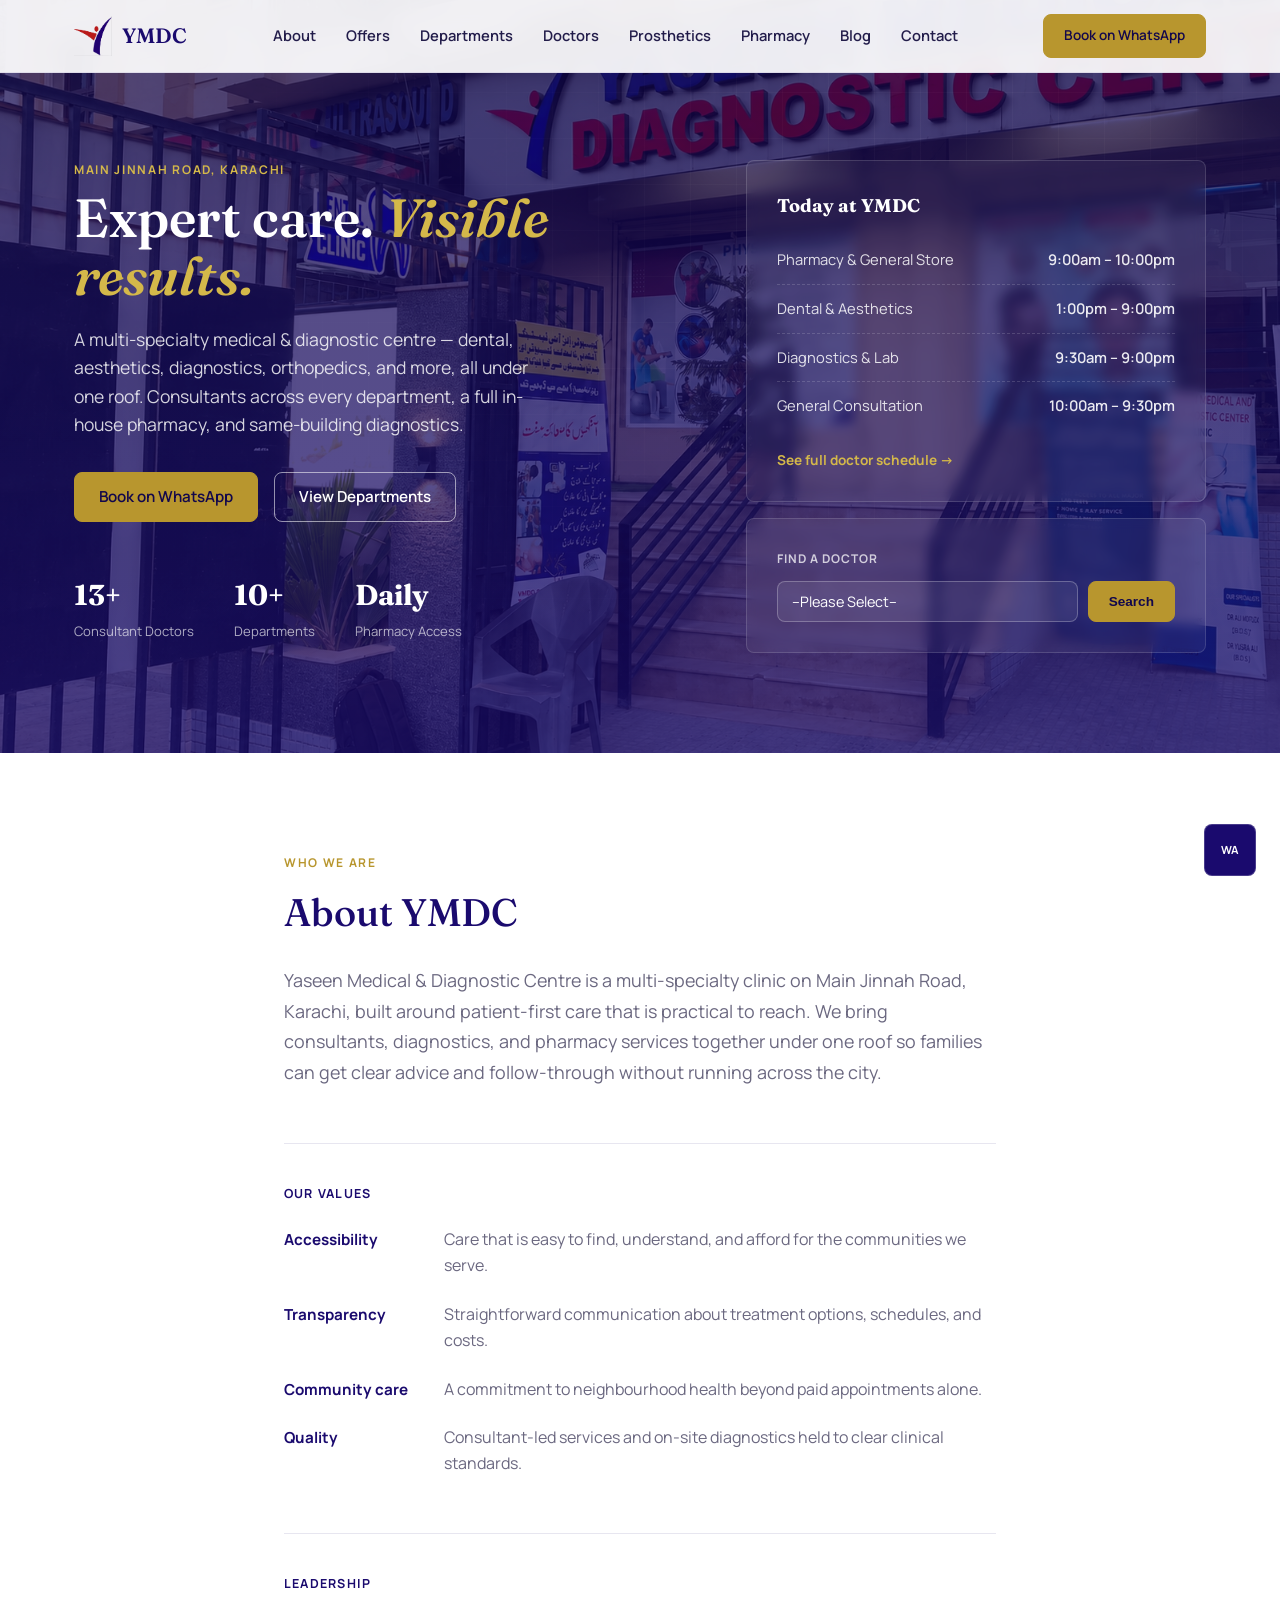
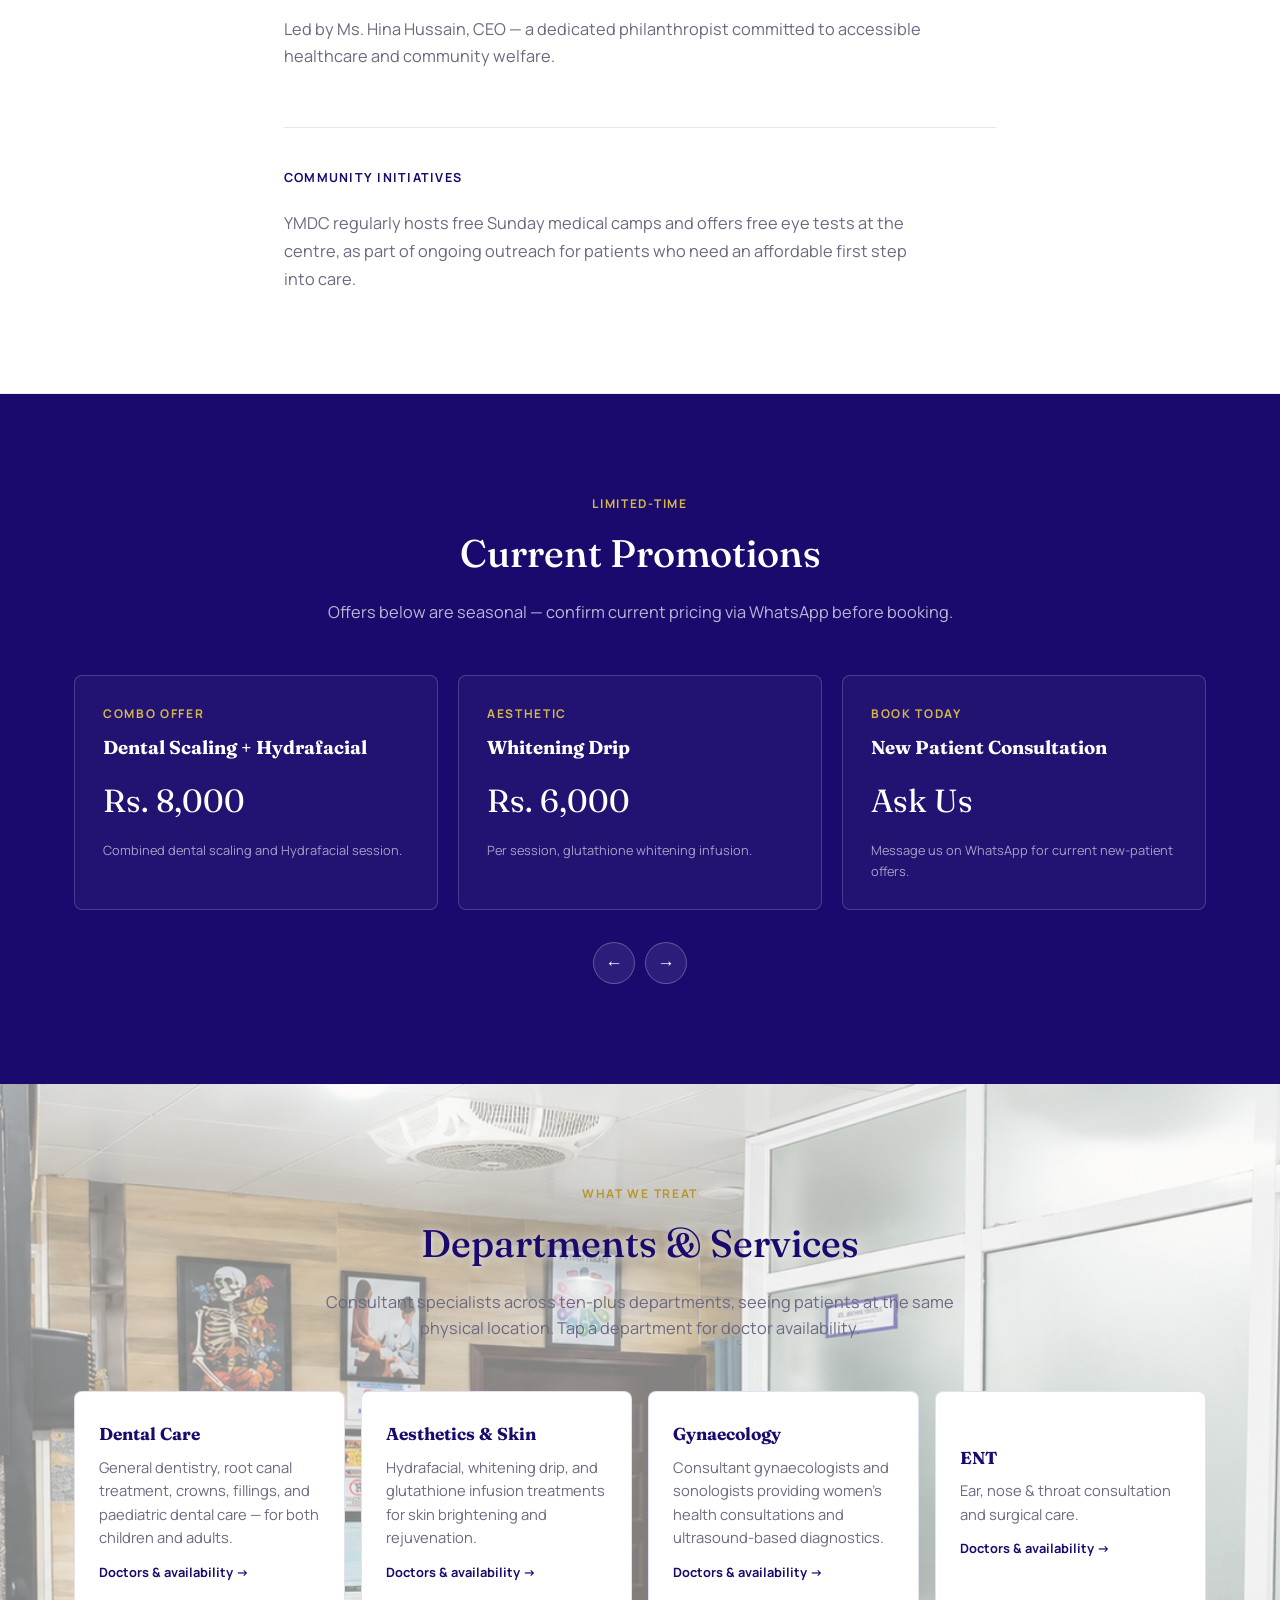
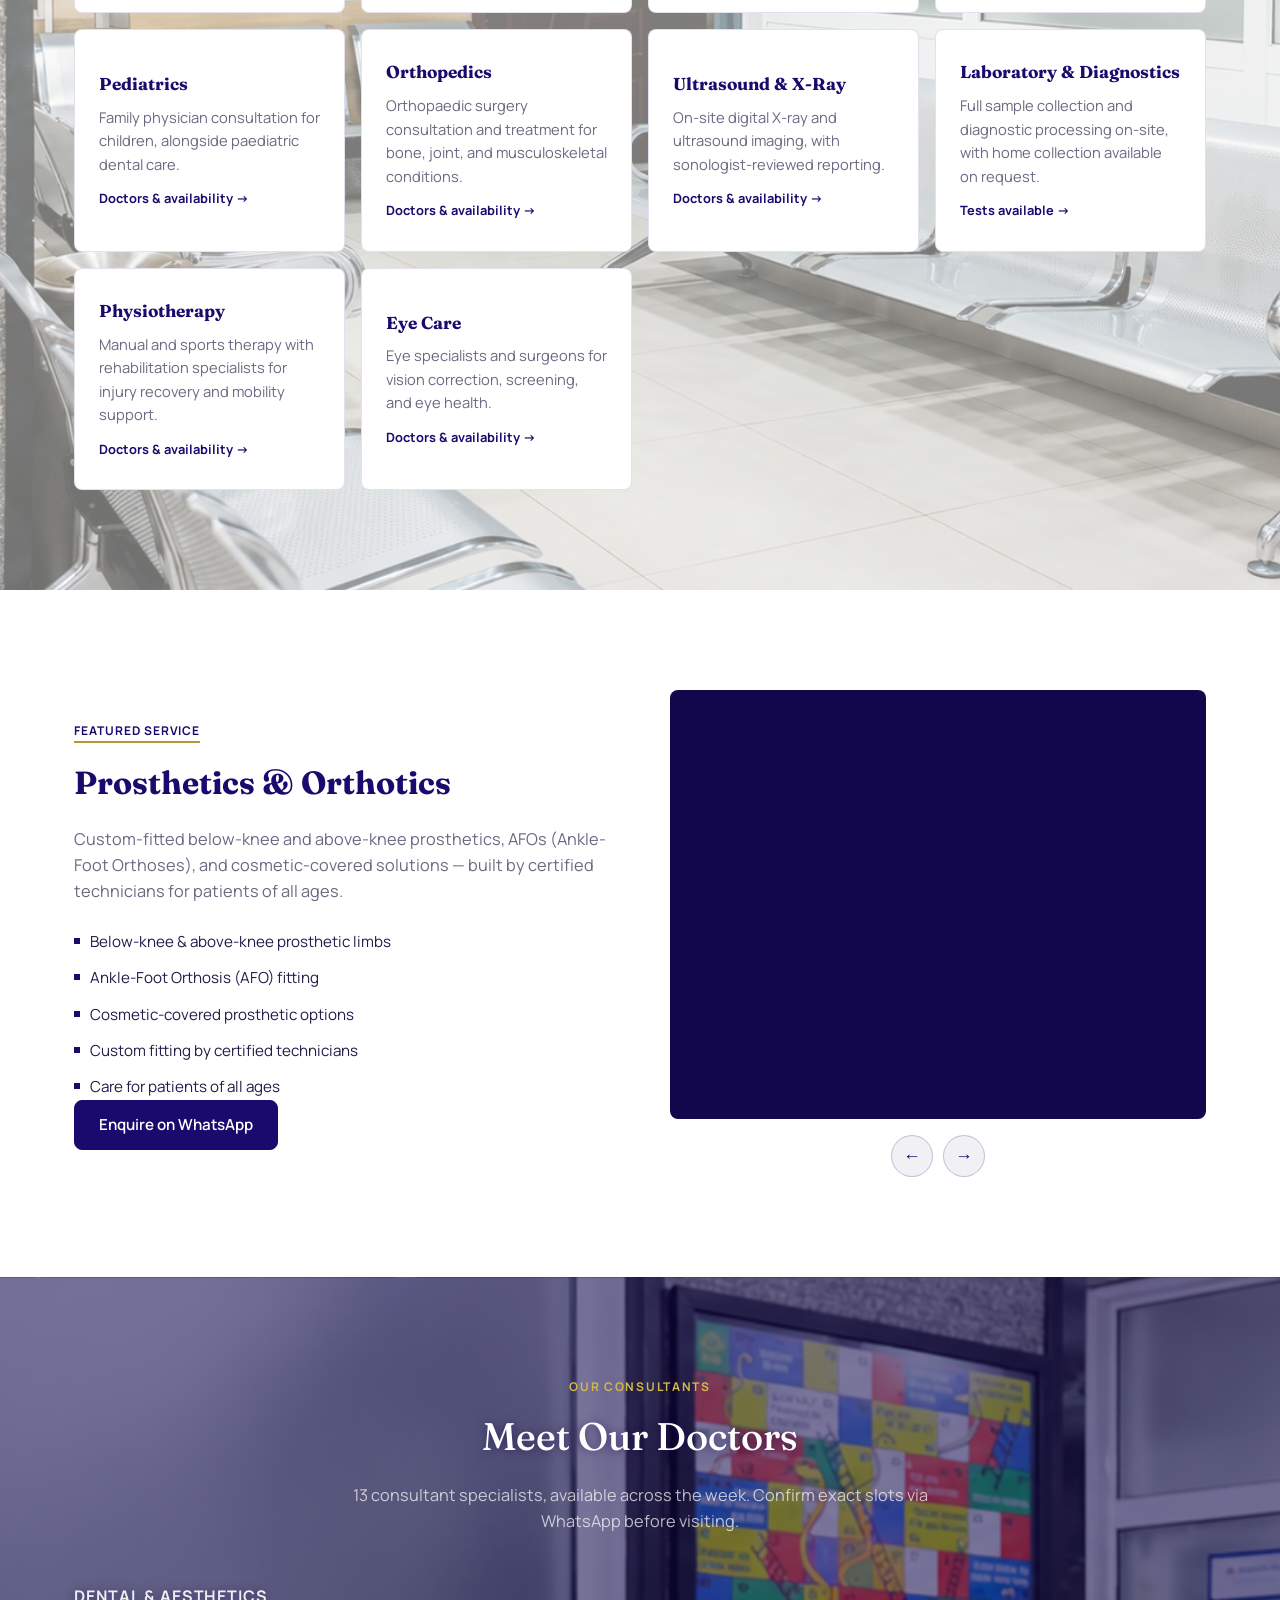
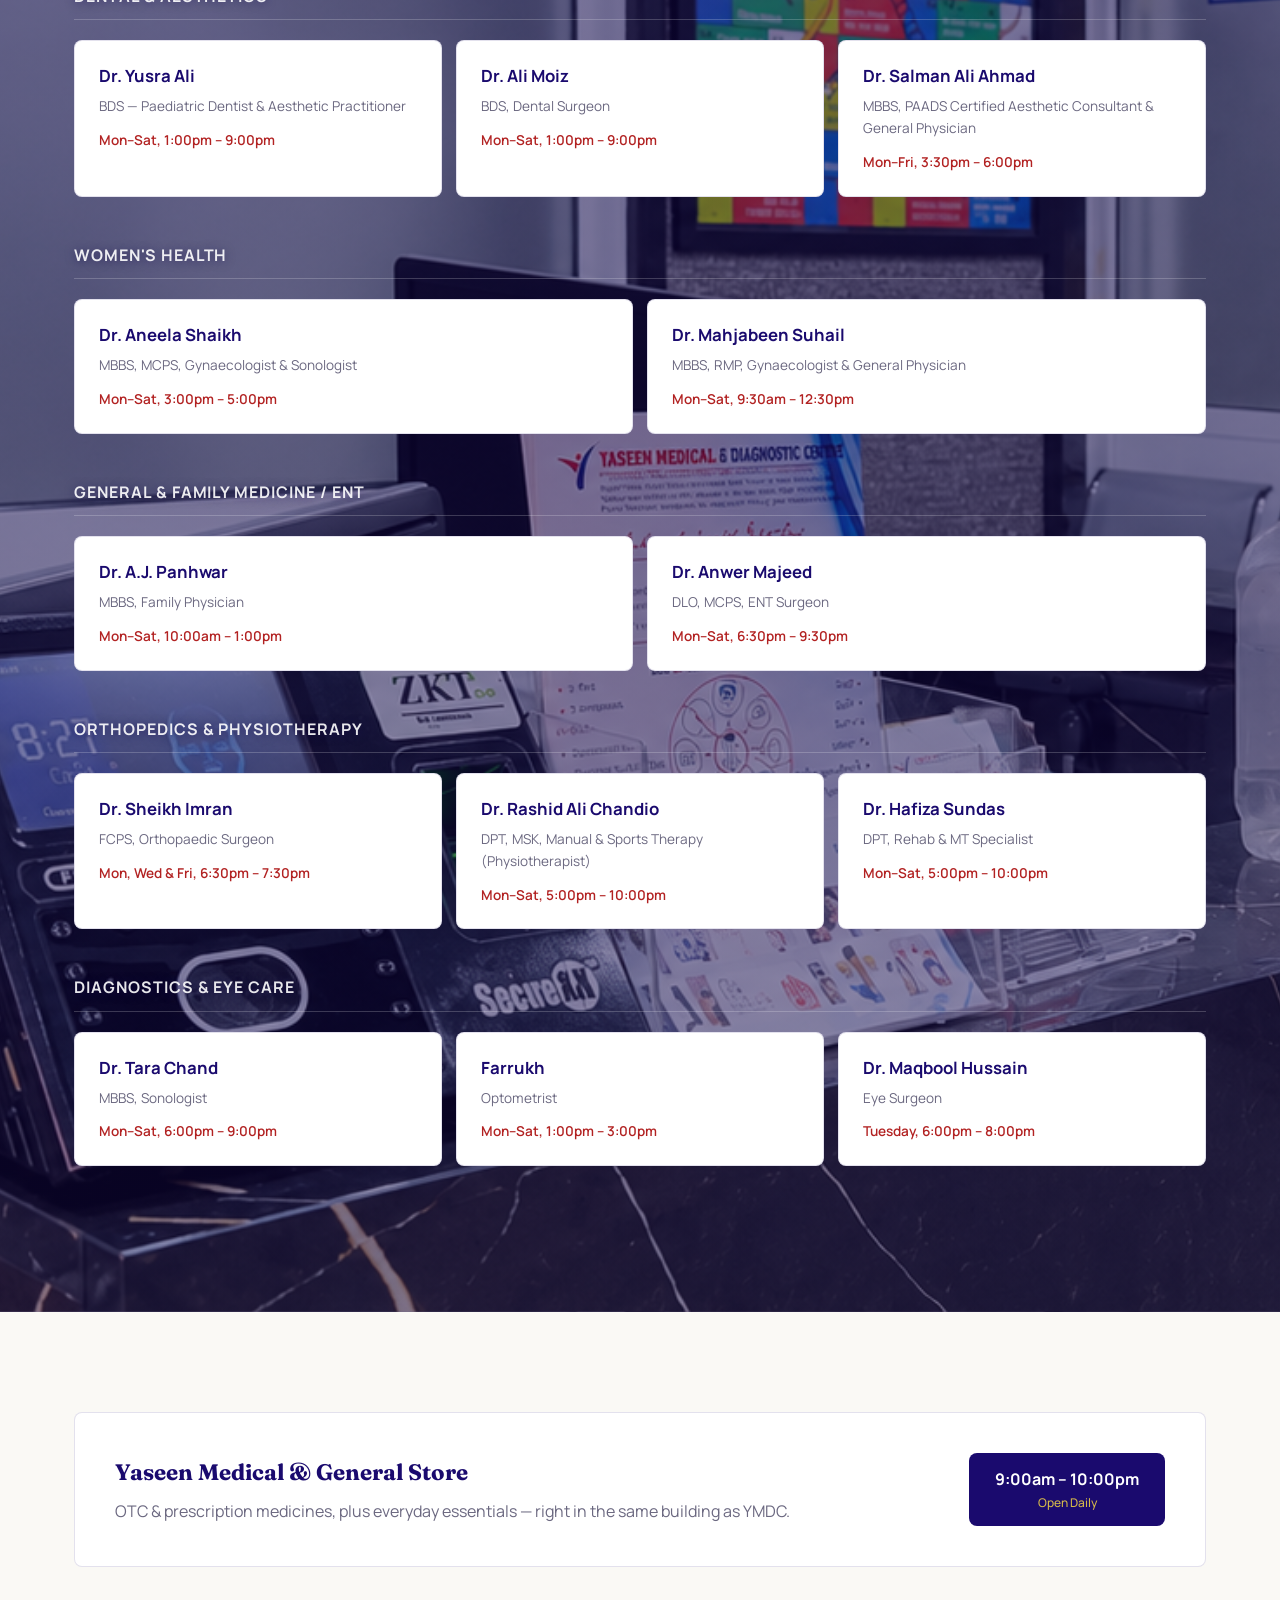
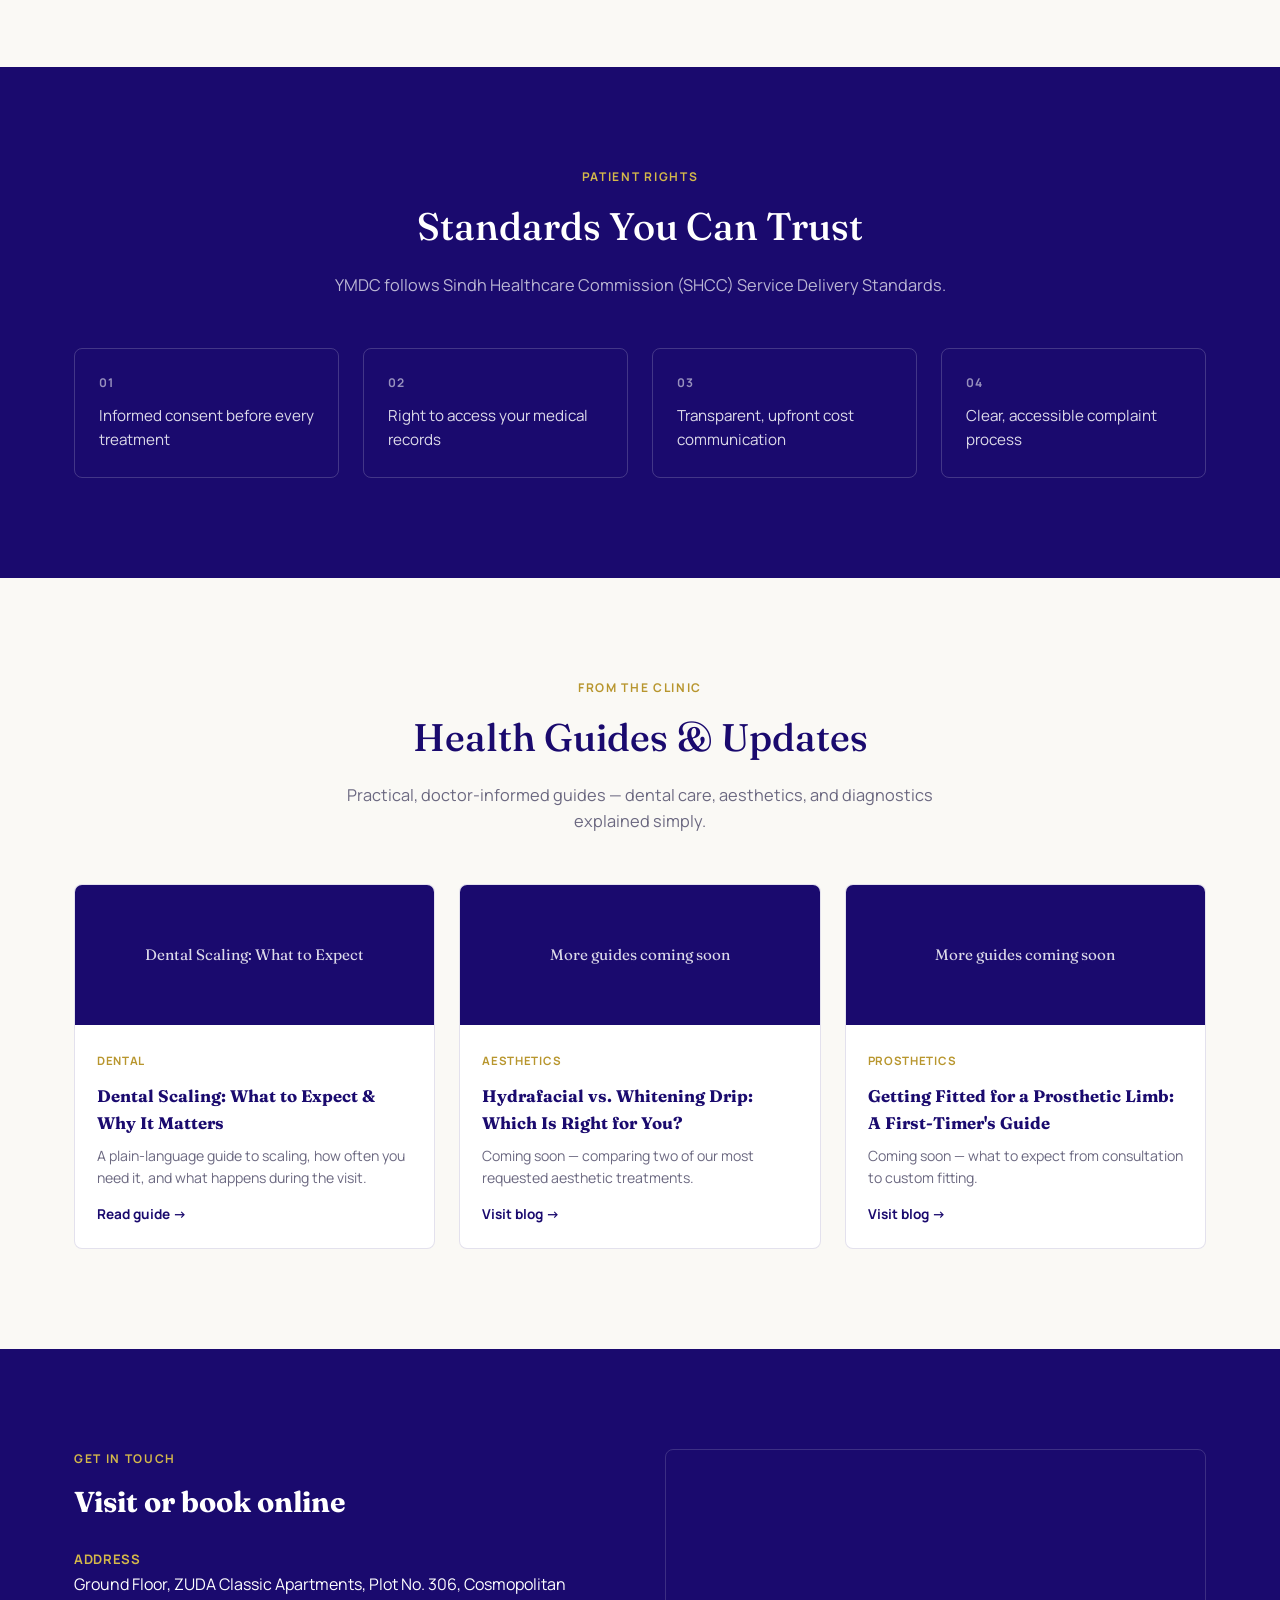
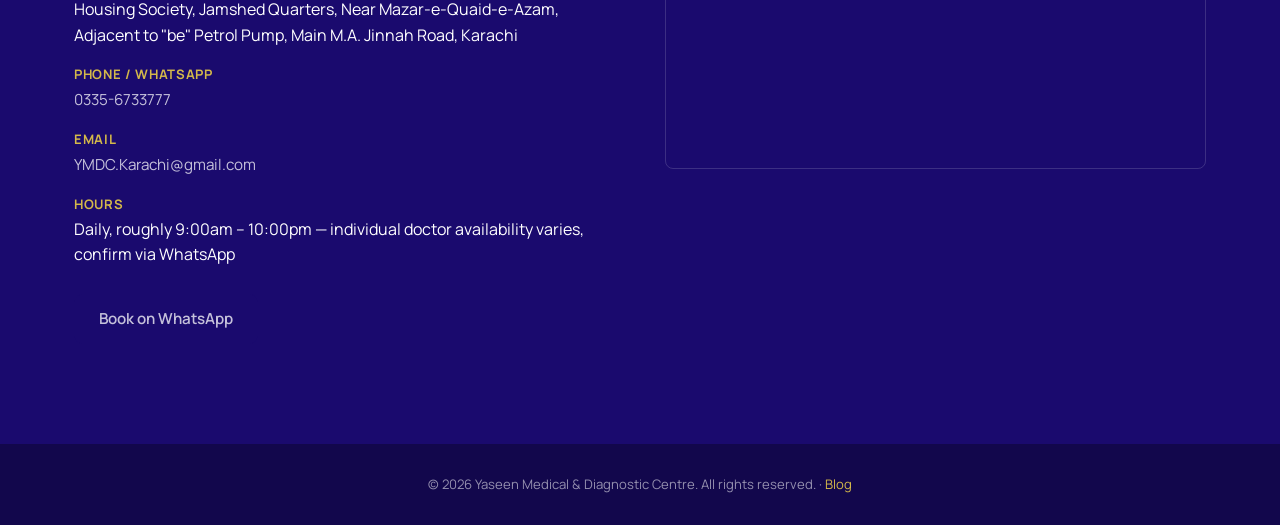
==== commit 5421453e: "Add About section, Find a Doctor search, and lab test list Introduce an editorial About YMDC block a" ====
--- a/index.html
+++ b/index.html
@@ -52,6 +52,7 @@
       YMDC
     </a>
     <ul class="nav-links">
+      <li><a href="#about">About</a></li>
       <li><a href="#promotions">Offers</a></li>
       <li><a href="#departments">Departments</a></li>
       <li><a href="#doctors">Doctors</a></li>
@@ -84,18 +85,72 @@
         <div><strong>Daily</strong><span>Pharmacy Access</span></div>
       </div>
     </div>
-    <div class="hero-card">
-      <h3>Today at YMDC</h3>
-      <ul class="hero-list">
-        <li><span>Pharmacy & General Store</span><span>9:00am – 10:00pm</span></li>
-        <li><span>Dental & Aesthetics</span><span>1:00pm – 9:00pm</span></li>
-        <li><span>Diagnostics & Lab</span><span>9:30am – 9:00pm</span></li>
-        <li><span>General Consultation</span><span>10:00am – 9:30pm</span></li>
+    <div class="hero-aside">
+      <div class="hero-card">
+        <h3>Today at YMDC</h3>
+        <ul class="hero-list">
+          <li><span>Pharmacy & General Store</span><span>9:00am – 10:00pm</span></li>
+          <li><span>Dental & Aesthetics</span><span>1:00pm – 9:00pm</span></li>
+          <li><span>Diagnostics & Lab</span><span>9:30am – 9:00pm</span></li>
+          <li><span>General Consultation</span><span>10:00am – 9:30pm</span></li>
+        </ul>
+        <a href="#doctors" style="display:block;margin-top:20px;font-size:0.85rem;color:var(--gold-light);font-weight:700;">See full doctor schedule →</a>
+      </div>
+      <div class="hero-card find-doctor">
+        <label class="find-doctor-label" for="doctorSelect">Find a Doctor</label>
+        <div class="find-doctor-row">
+          <select id="doctorSelect" aria-label="Select a doctor">
+            <option value="">--Please Select--</option>
+          </select>
+          <button type="button" class="btn btn-gold btn-sm" id="doctorSearchBtn">Search</button>
+        </div>
+      </div>
+    </div>
+  </div>
+</header>
+
+<!-- ===== ABOUT ===== -->
+<section id="about" class="about-section">
+  <div class="container about-wrap">
+    <div class="about-intro">
+      <span class="eyebrow">Who we are</span>
+      <h2>About YMDC</h2>
+      <p class="about-mission">Yaseen Medical &amp; Diagnostic Centre is a multi-specialty clinic on Main Jinnah Road, Karachi, built around patient-first care that is practical to reach. We bring consultants, diagnostics, and pharmacy services together under one roof so families can get clear advice and follow-through without running across the city.</p>
+    </div>
+
+    <div class="about-block">
+      <h3>Our values</h3>
+      <ul class="about-values">
+        <li>
+          <strong>Accessibility</strong>
+          <span>Care that is easy to find, understand, and afford for the communities we serve.</span>
+        </li>
+        <li>
+          <strong>Transparency</strong>
+          <span>Straightforward communication about treatment options, schedules, and costs.</span>
+        </li>
+        <li>
+          <strong>Community care</strong>
+          <span>A commitment to neighbourhood health beyond paid appointments alone.</span>
+        </li>
+        <li>
+          <strong>Quality</strong>
+          <span>Consultant-led services and on-site diagnostics held to clear clinical standards.</span>
+        </li>
       </ul>
-      <a href="#doctors" style="display:block;margin-top:20px;font-size:0.85rem;color:var(--gold-light);font-weight:700;">See full doctor schedule →</a>
-    </div>
-  </div>
-</header>
+    </div>
+
+    <div class="about-block about-leadership">
+      <h3>Leadership</h3>
+      <p>Led by Ms. Hina Hussain, CEO — a dedicated philanthropist committed to accessible healthcare and community welfare.</p>
+    </div>
+
+    <div class="about-block about-community">
+      <h3>Community initiatives</h3>
+      <p>YMDC regularly hosts free Sunday medical camps and offers free eye tests at the centre, as part of ongoing outreach for patients who need an affordable first step into care.</p>
+    </div>
+  </div>
+</section>
 
 <!-- ===== PROMOTIONS (moved up, carousel) ===== -->
 <section id="promotions" class="bg-navy">
@@ -189,17 +244,17 @@
     <div class="doctor-group">
       <h3>Dental & Aesthetics</h3>
       <div class="doctor-grid">
-        <div class="doctor-card">
+        <div class="doctor-card" data-doctor="Dr. Yusra Ali">
           <h4>Dr. Yusra Ali</h4>
           <p class="qual">BDS — Paediatric Dentist & Aesthetic Practitioner</p>
           <p class="avail">Mon–Sat, 1:00pm – 9:00pm</p>
         </div>
-        <div class="doctor-card">
+        <div class="doctor-card" data-doctor="Dr. Ali Moiz">
           <h4>Dr. Ali Moiz</h4>
           <p class="qual">BDS, Dental Surgeon</p>
           <p class="avail">Mon–Sat, 1:00pm – 9:00pm</p>
         </div>
-        <div class="doctor-card">
+        <div class="doctor-card" data-doctor="Dr. Salman Ali Ahmad">
           <h4>Dr. Salman Ali Ahmad</h4>
           <p class="qual">MBBS, PAADS Certified Aesthetic Consultant & General Physician</p>
           <p class="avail">Mon–Fri, 3:30pm – 6:00pm</p>
@@ -210,12 +265,12 @@
     <div class="doctor-group">
       <h3>Women's Health</h3>
       <div class="doctor-grid">
-        <div class="doctor-card">
+        <div class="doctor-card" data-doctor="Dr. Aneela Shaikh">
           <h4>Dr. Aneela Shaikh</h4>
           <p class="qual">MBBS, MCPS, Gynaecologist & Sonologist</p>
           <p class="avail">Mon–Sat, 3:00pm – 5:00pm</p>
         </div>
-        <div class="doctor-card">
+        <div class="doctor-card" data-doctor="Dr. Mahjabeen Suhail">
           <h4>Dr. Mahjabeen Suhail</h4>
           <p class="qual">MBBS, RMP, Gynaecologist & General Physician</p>
           <p class="avail">Mon–Sat, 9:30am – 12:30pm</p>
@@ -226,12 +281,12 @@
     <div class="doctor-group">
       <h3>General & Family Medicine / ENT</h3>
       <div class="doctor-grid">
-        <div class="doctor-card">
+        <div class="doctor-card" data-doctor="Dr. A.J. Panhwar">
           <h4>Dr. A.J. Panhwar</h4>
           <p class="qual">MBBS, Family Physician</p>
           <p class="avail">Mon–Sat, 10:00am – 1:00pm</p>
         </div>
-        <div class="doctor-card">
+        <div class="doctor-card" data-doctor="Dr. Anwer Majeed">
           <h4>Dr. Anwer Majeed</h4>
           <p class="qual">DLO, MCPS, ENT Surgeon</p>
           <p class="avail">Mon–Sat, 6:30pm – 9:30pm</p>
@@ -242,17 +297,17 @@
     <div class="doctor-group">
       <h3>Orthopedics & Physiotherapy</h3>
       <div class="doctor-grid">
-        <div class="doctor-card">
+        <div class="doctor-card" data-doctor="Dr. Sheikh Imran">
           <h4>Dr. Sheikh Imran</h4>
           <p class="qual">FCPS, Orthopaedic Surgeon</p>
           <p class="avail">Mon, Wed & Fri, 6:30pm – 7:30pm</p>
         </div>
-        <div class="doctor-card">
+        <div class="doctor-card" data-doctor="Dr. Rashid Ali Chandio">
           <h4>Dr. Rashid Ali Chandio</h4>
           <p class="qual">DPT, MSK, Manual & Sports Therapy (Physiotherapist)</p>
           <p class="avail">Mon–Sat, 5:00pm – 10:00pm</p>
         </div>
-        <div class="doctor-card">
+        <div class="doctor-card" data-doctor="Dr. Hafiza Sundas">
           <h4>Dr. Hafiza Sundas</h4>
           <p class="qual">DPT, Rehab & MT Specialist</p>
           <p class="avail">Mon–Sat, 5:00pm – 10:00pm</p>
@@ -263,17 +318,17 @@
     <div class="doctor-group">
       <h3>Diagnostics & Eye Care</h3>
       <div class="doctor-grid">
-        <div class="doctor-card">
+        <div class="doctor-card" data-doctor="Dr. Tara Chand">
           <h4>Dr. Tara Chand</h4>
           <p class="qual">MBBS, Sonologist</p>
           <p class="avail">Mon–Sat, 6:00pm – 9:00pm</p>
         </div>
-        <div class="doctor-card">
+        <div class="doctor-card" data-doctor="Farrukh">
           <h4>Farrukh</h4>
           <p class="qual">Optometrist</p>
           <p class="avail">Mon–Sat, 1:00pm – 3:00pm</p>
         </div>
-        <div class="doctor-card">
+        <div class="doctor-card" data-doctor="Dr. Maqbool Hussain">
           <h4>Dr. Maqbool Hussain</h4>
           <p class="qual">Eye Surgeon</p>
           <p class="avail">Tuesday, 6:00pm – 8:00pm</p>
--- a/css/style.css
+++ b/css/style.css
@@ -168,7 +168,12 @@
   display: grid;
   grid-template-columns: 1.15fr 0.85fr;
   gap: 50px;
-  align-items: center;
+  align-items: start;
+}
+.hero-aside {
+  display: flex;
+  flex-direction: column;
+  gap: 16px;
 }
 .hero h1 {
   font-size: clamp(2.4rem, 4.2vw, 3.6rem);
@@ -230,6 +235,55 @@
 }
 .hero-list li:last-child { border-bottom: none; }
 .hero-list li span:last-child { color: rgba(255,255,255,0.9); font-weight: 600; }
+
+/* Find a Doctor — AKUH-style labeled select + search */
+.find-doctor-label {
+  display: block;
+  font-family: var(--font-body);
+  font-weight: 700;
+  font-size: 0.75rem;
+  letter-spacing: 0.08em;
+  text-transform: uppercase;
+  color: rgba(255,255,255,0.75);
+  margin-bottom: 12px;
+}
+.find-doctor-row {
+  display: flex;
+  gap: 10px;
+  align-items: stretch;
+}
+.find-doctor-row select {
+  flex: 1;
+  min-width: 0;
+  appearance: none;
+  background: rgba(255,255,255,0.08);
+  color: var(--white);
+  border: 1px solid rgba(255,255,255,0.25);
+  border-radius: var(--radius);
+  padding: 10px 14px;
+  font-family: var(--font-body);
+  font-size: 0.9rem;
+  cursor: pointer;
+}
+.find-doctor-row select option {
+  color: var(--ink);
+  background: var(--white);
+}
+.find-doctor-row select:focus {
+  outline: none;
+  border-color: rgba(255,255,255,0.55);
+}
+.find-doctor-row .btn { flex-shrink: 0; }
+
+@keyframes doctorHighlight {
+  0%, 100% { border-color: rgba(26, 10, 110, 0.12); }
+  20%, 80% { border-color: var(--gold); }
+  50% { border-color: var(--gold-light); }
+}
+.doctor-card.is-highlighted {
+  animation: doctorHighlight 2s ease;
+  border-color: var(--gold);
+}
 
 /* ---------- Section shared ---------- */
 section { padding: 100px 0; }
@@ -251,6 +305,74 @@
 .bg-navy { background: var(--navy); color: var(--white); }
 .bg-navy .section-head h2 { color: var(--white); }
 .bg-navy .section-head p { color: rgba(255,255,255,0.7); }
+
+/* ---------- About (editorial) ---------- */
+.about-section {
+  background: var(--white);
+  border-bottom: 1px solid rgba(26, 10, 110, 0.08);
+}
+.about-wrap {
+  max-width: 760px;
+}
+.about-intro h2 {
+  font-size: clamp(1.9rem, 3vw, 2.5rem);
+  font-weight: 500;
+  margin-bottom: 22px;
+}
+.about-mission {
+  font-size: 1.12rem;
+  line-height: 1.7;
+  color: var(--grey);
+  max-width: 42em;
+}
+.about-block {
+  margin-top: 56px;
+  padding-top: 40px;
+  border-top: 1px solid rgba(26, 10, 110, 0.1);
+}
+.about-block h3 {
+  font-family: var(--font-body);
+  font-size: 0.78rem;
+  font-weight: 700;
+  letter-spacing: 0.1em;
+  text-transform: uppercase;
+  color: var(--navy);
+  margin-bottom: 22px;
+}
+.about-block p {
+  font-size: 1.02rem;
+  line-height: 1.7;
+  color: var(--grey);
+  max-width: 40em;
+}
+.about-values {
+  display: flex;
+  flex-direction: column;
+  gap: 22px;
+}
+.about-values li {
+  display: grid;
+  grid-template-columns: 140px 1fr;
+  gap: 20px;
+  align-items: baseline;
+}
+.about-values strong {
+  font-family: var(--font-body);
+  font-size: 0.95rem;
+  font-weight: 700;
+  color: var(--navy);
+}
+.about-values span {
+  font-size: 1rem;
+  line-height: 1.65;
+  color: var(--grey);
+}
+@media (max-width: 600px) {
+  .about-values li {
+    grid-template-columns: 1fr;
+    gap: 6px;
+  }
+}
 
 /* ---------- Departments ---------- */
 .dept-grid {
@@ -536,6 +658,35 @@
   color: var(--gold);
   margin-bottom: 12px;
 }
+.dept-modal .test-list {
+  display: grid;
+  grid-template-columns: 1fr 1fr;
+  gap: 0;
+  margin-bottom: 16px;
+  border: var(--border);
+  border-radius: var(--radius);
+  overflow: hidden;
+}
+.dept-modal .test-list li {
+  padding: 10px 14px;
+  font-size: 0.88rem;
+  color: var(--ink);
+  border-bottom: 1px solid rgba(26, 10, 110, 0.08);
+  border-right: 1px solid rgba(26, 10, 110, 0.08);
+}
+.dept-modal .test-list li:nth-child(2n) { border-right: none; }
+.dept-modal .test-list li:nth-last-child(-n+2) { border-bottom: none; }
+.dept-modal .test-note {
+  font-size: 0.88rem;
+  margin-bottom: 20px;
+}
+@media (max-width: 480px) {
+  .dept-modal .test-list { grid-template-columns: 1fr; }
+  .dept-modal .test-list li { border-right: none; }
+  .dept-modal .test-list li:last-child { border-bottom: none; }
+  .dept-modal .test-list li:nth-last-child(-n+2) { border-bottom: 1px solid rgba(26, 10, 110, 0.08); }
+  .dept-modal .test-list li:last-child { border-bottom: none; }
+}
 .dept-modal .doc-row {
   border-left: 3px solid var(--navy);
   background: var(--off-white);
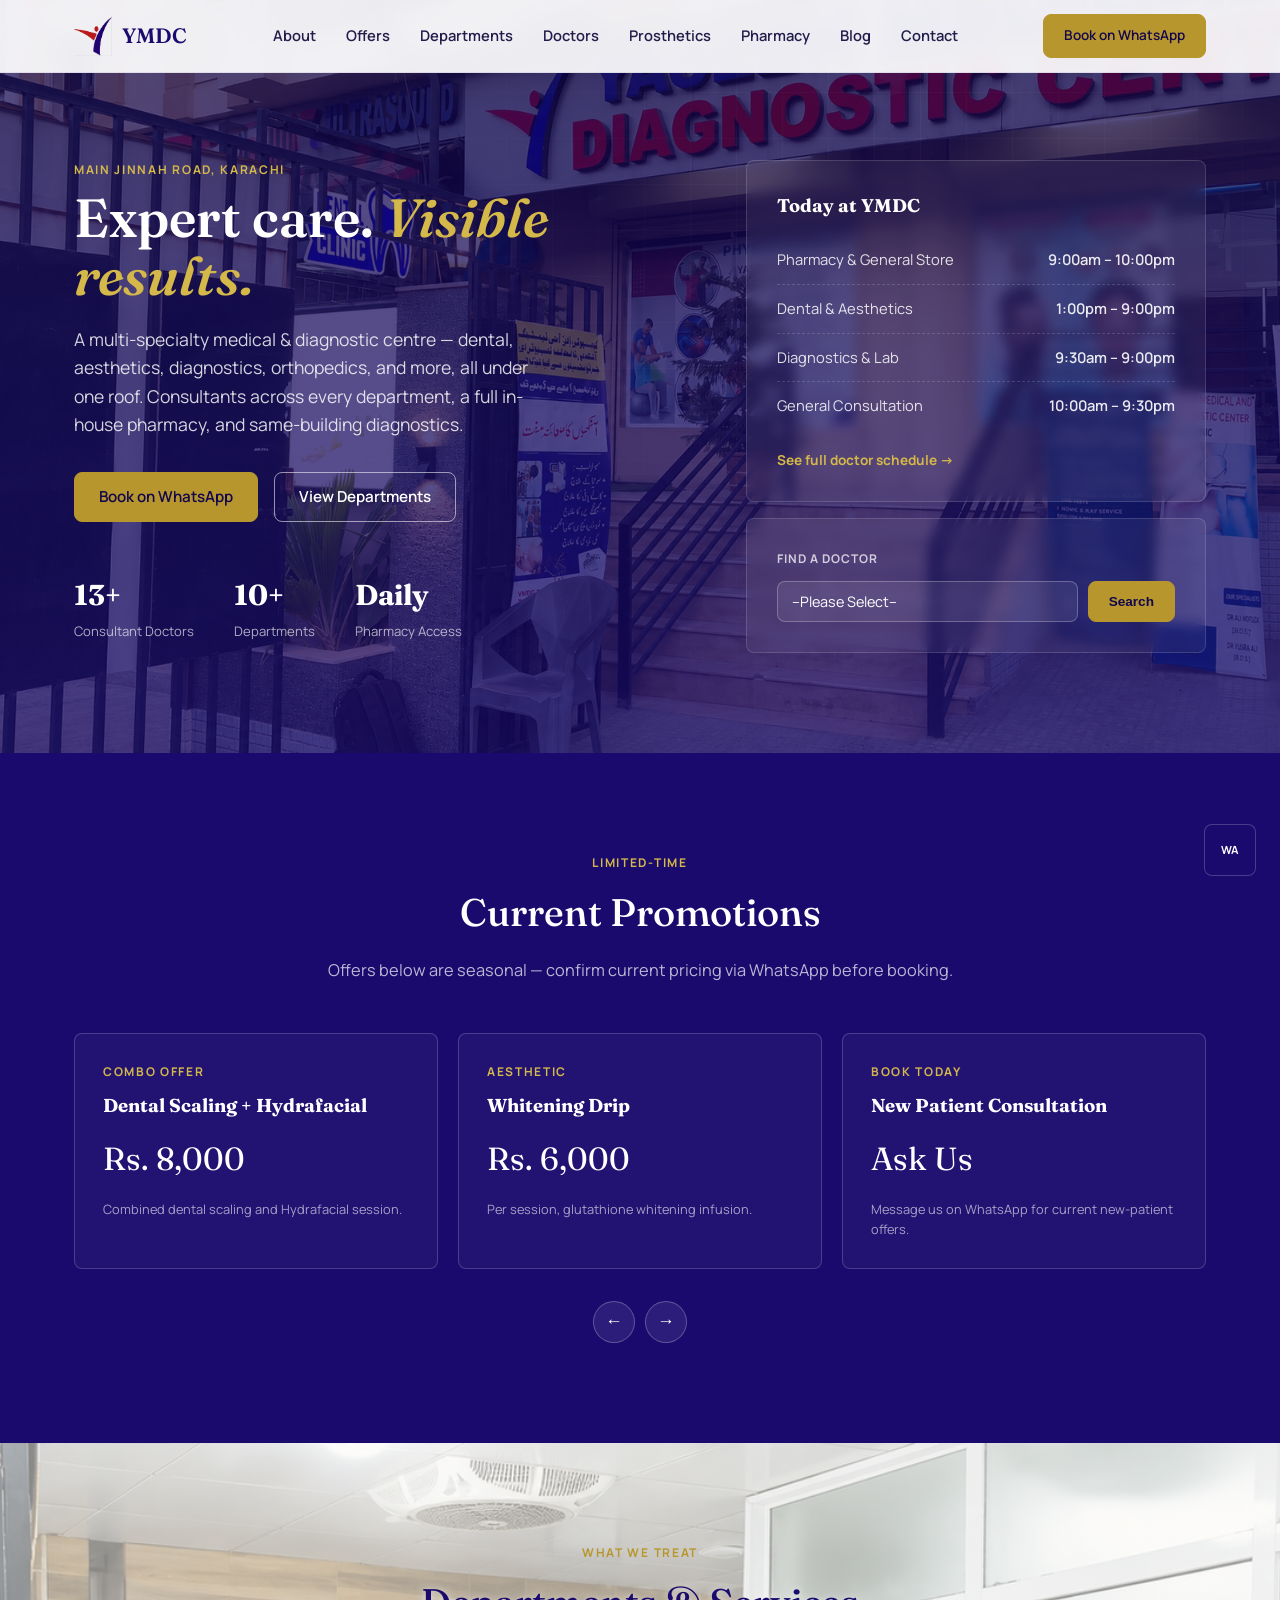
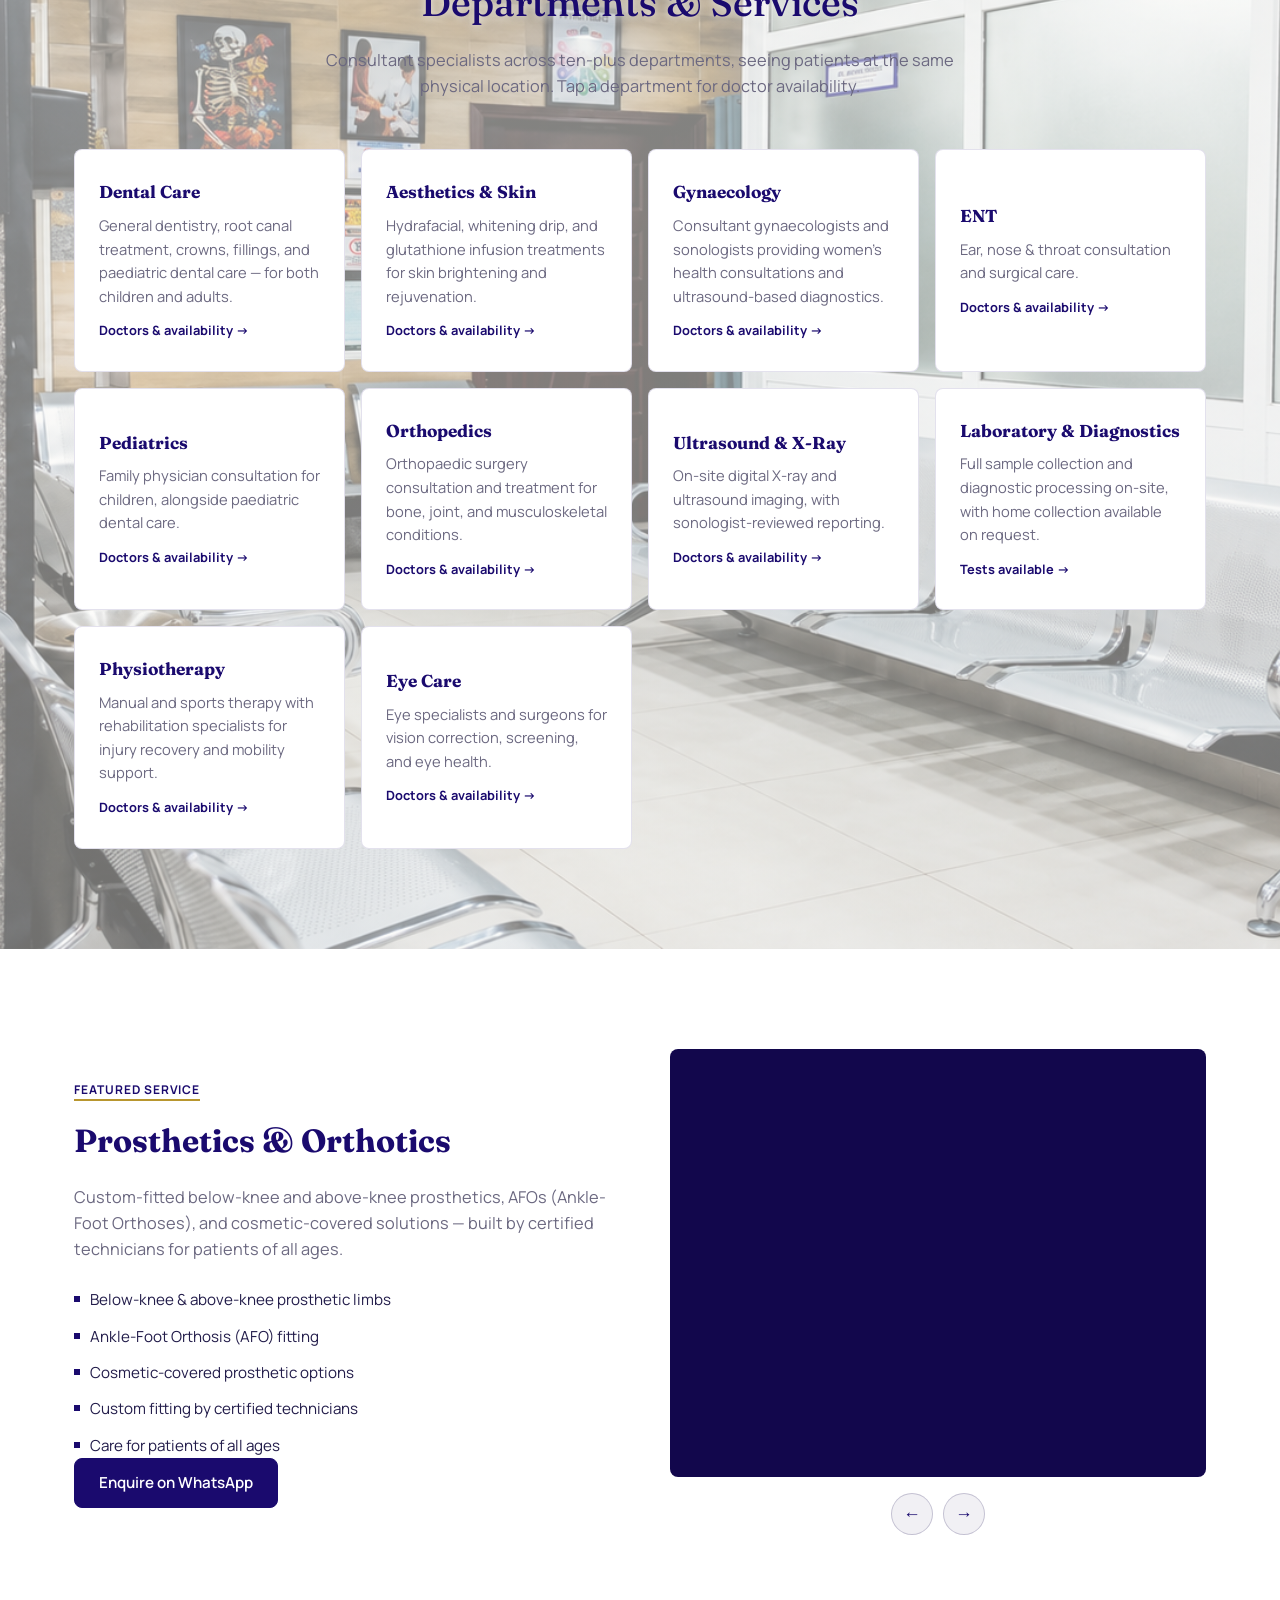
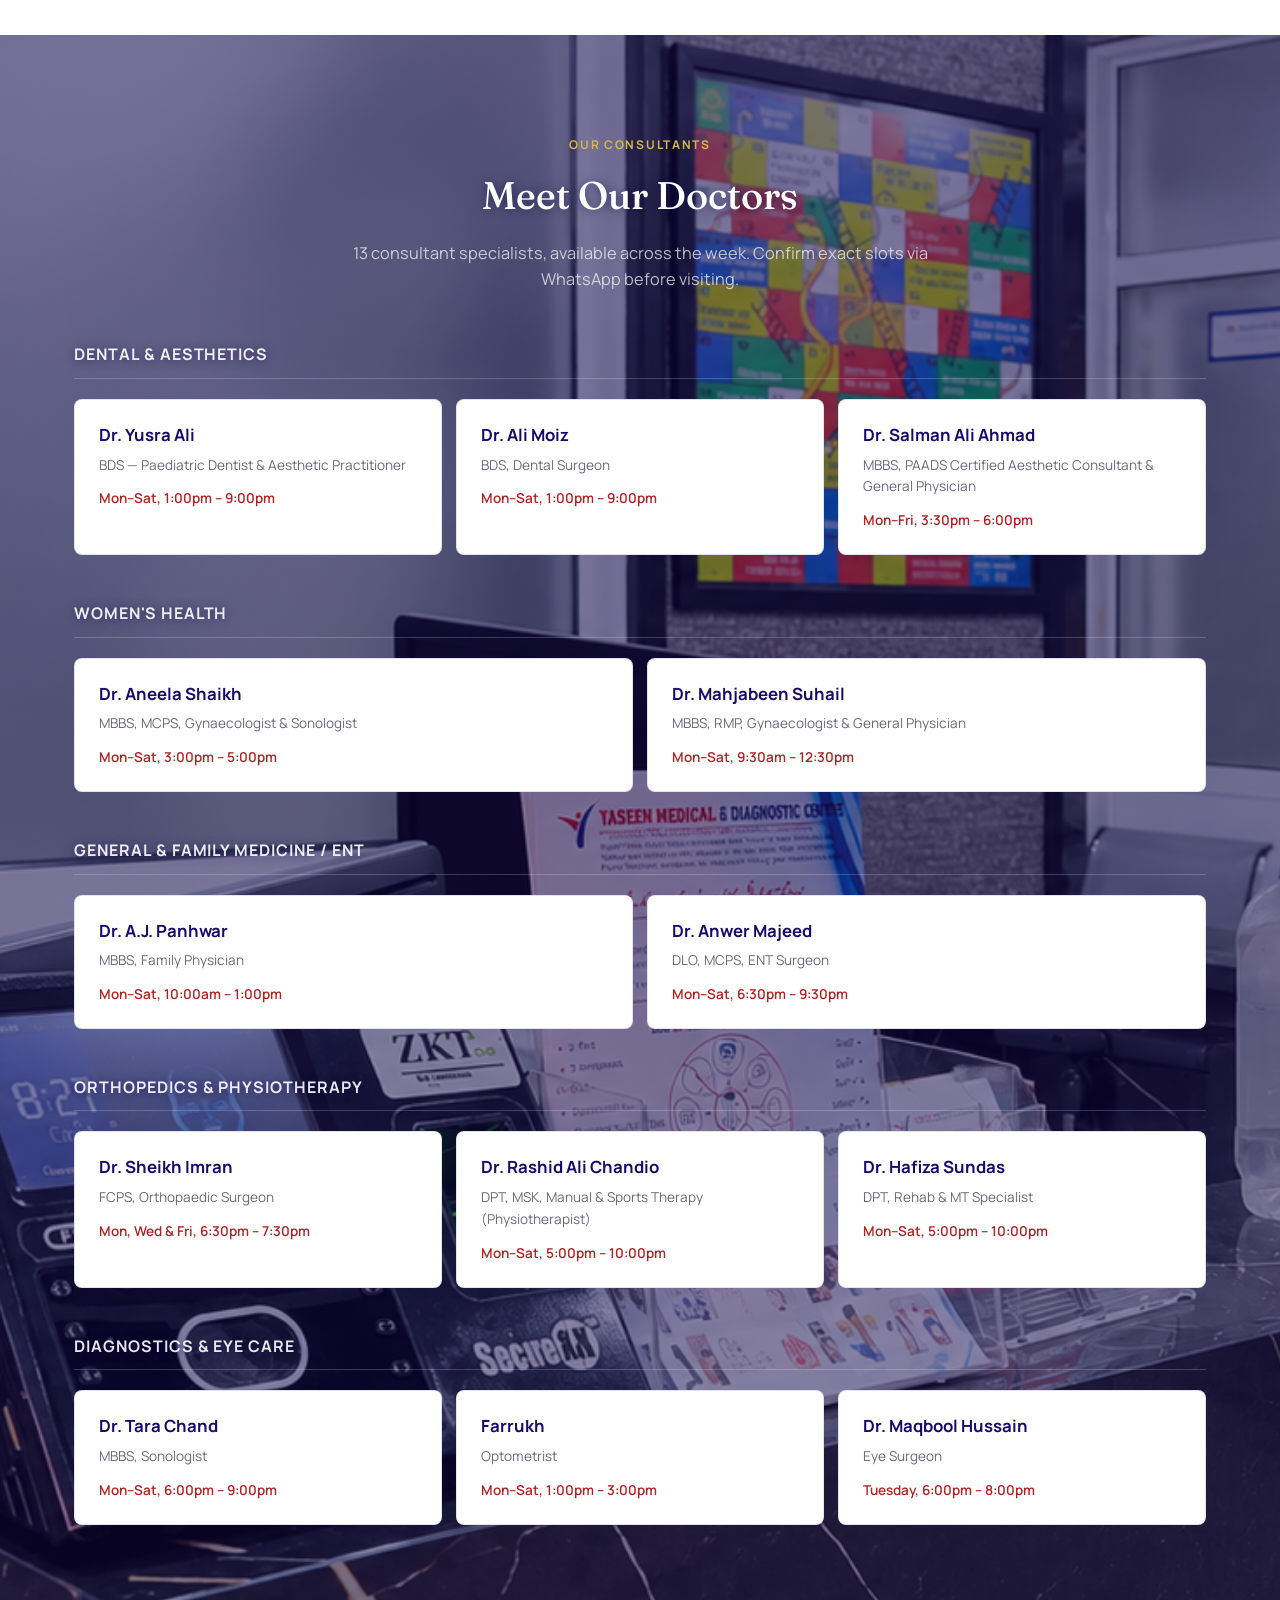
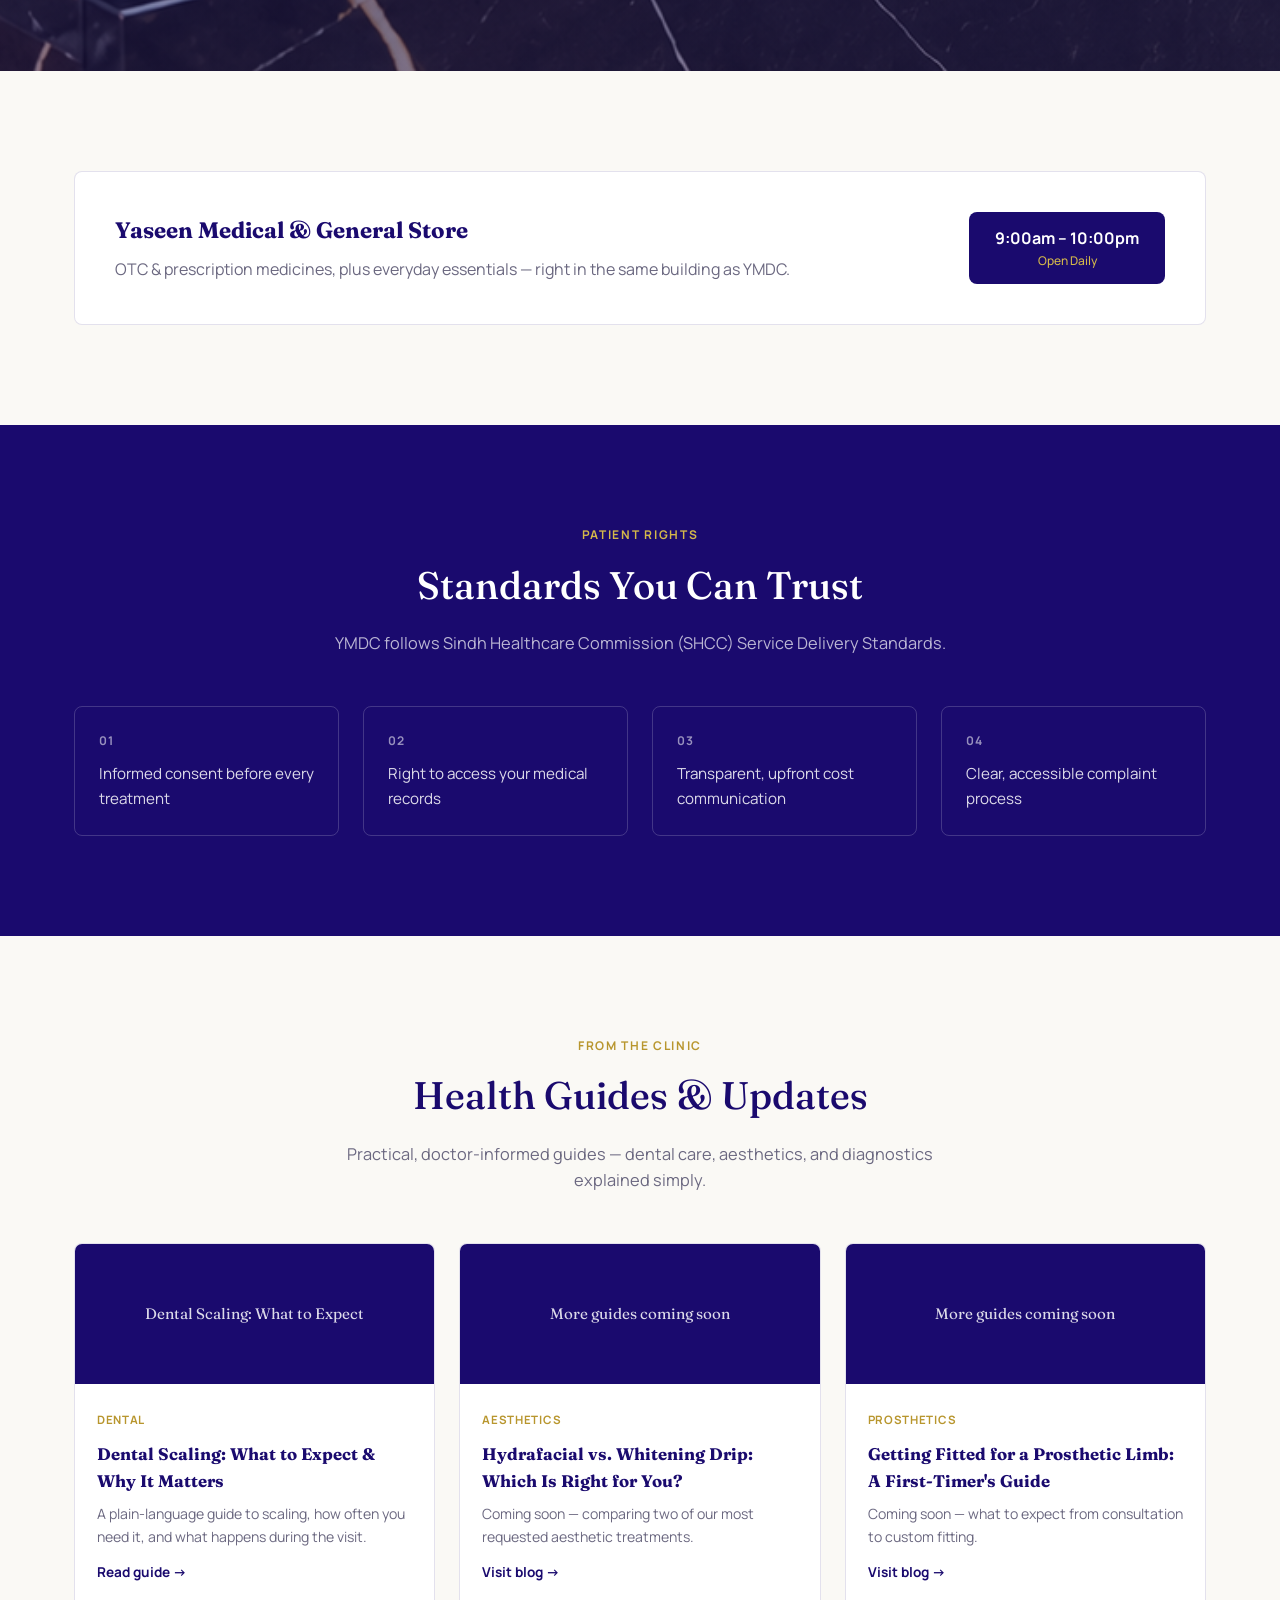
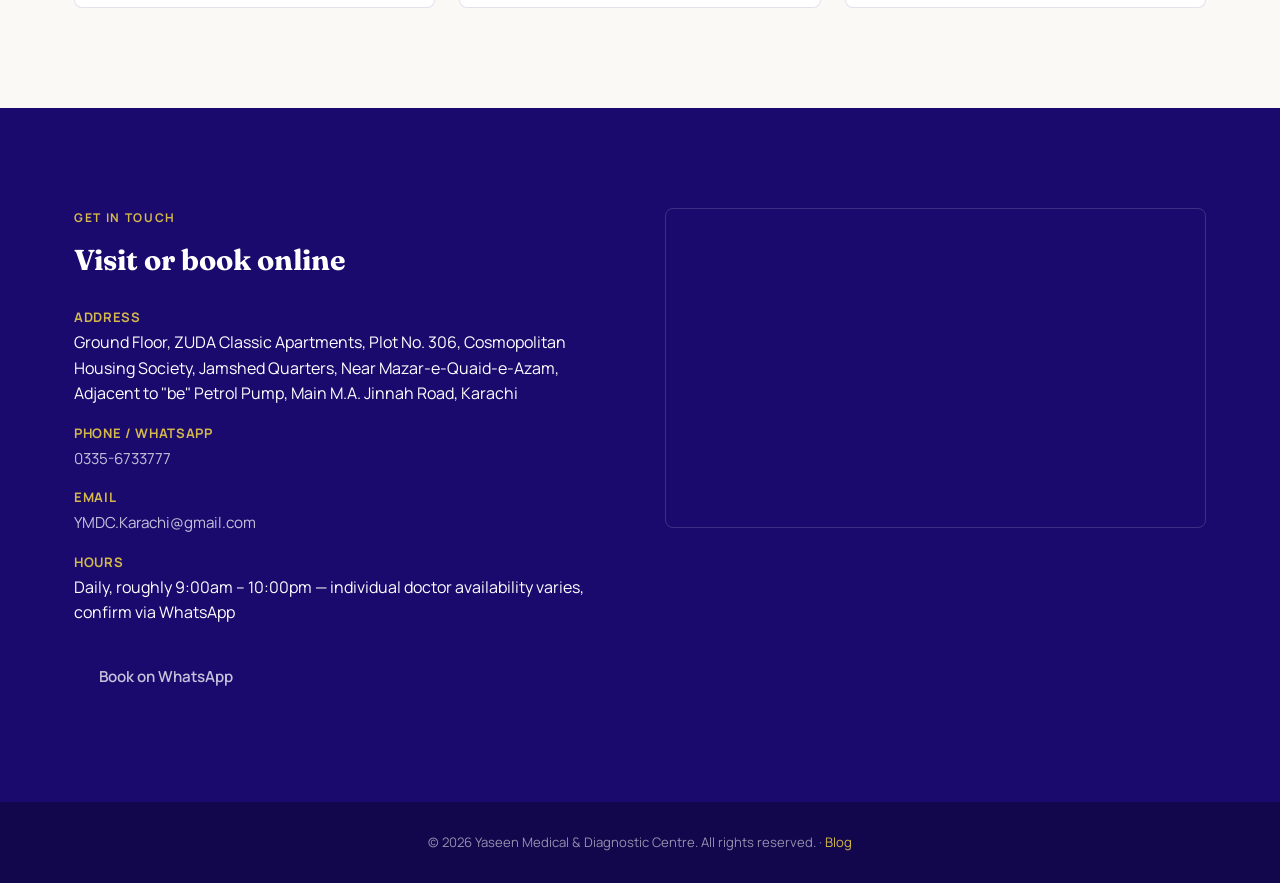
==== commit f1fc1d65: "Move About Us to a standalone about.html page Remove the inline homepage About section, add about.ht" ====
--- a/index.html
+++ b/index.html
@@ -52,7 +52,7 @@
       YMDC
     </a>
     <ul class="nav-links">
-      <li><a href="#about">About</a></li>
+      <li><a href="about.html">About</a></li>
       <li><a href="#promotions">Offers</a></li>
       <li><a href="#departments">Departments</a></li>
       <li><a href="#doctors">Doctors</a></li>
@@ -108,49 +108,6 @@
     </div>
   </div>
 </header>
-
-<!-- ===== ABOUT ===== -->
-<section id="about" class="about-section">
-  <div class="container about-wrap">
-    <div class="about-intro">
-      <span class="eyebrow">Who we are</span>
-      <h2>About YMDC</h2>
-      <p class="about-mission">Yaseen Medical &amp; Diagnostic Centre is a multi-specialty clinic on Main Jinnah Road, Karachi, built around patient-first care that is practical to reach. We bring consultants, diagnostics, and pharmacy services together under one roof so families can get clear advice and follow-through without running across the city.</p>
-    </div>
-
-    <div class="about-block">
-      <h3>Our values</h3>
-      <ul class="about-values">
-        <li>
-          <strong>Accessibility</strong>
-          <span>Care that is easy to find, understand, and afford for the communities we serve.</span>
-        </li>
-        <li>
-          <strong>Transparency</strong>
-          <span>Straightforward communication about treatment options, schedules, and costs.</span>
-        </li>
-        <li>
-          <strong>Community care</strong>
-          <span>A commitment to neighbourhood health beyond paid appointments alone.</span>
-        </li>
-        <li>
-          <strong>Quality</strong>
-          <span>Consultant-led services and on-site diagnostics held to clear clinical standards.</span>
-        </li>
-      </ul>
-    </div>
-
-    <div class="about-block about-leadership">
-      <h3>Leadership</h3>
-      <p>Led by Ms. Hina Hussain, CEO — a dedicated philanthropist committed to accessible healthcare and community welfare.</p>
-    </div>
-
-    <div class="about-block about-community">
-      <h3>Community initiatives</h3>
-      <p>YMDC regularly hosts free Sunday medical camps and offers free eye tests at the centre, as part of ongoing outreach for patients who need an affordable first step into care.</p>
-    </div>
-  </div>
-</section>
 
 <!-- ===== PROMOTIONS (moved up, carousel) ===== -->
 <section id="promotions" class="bg-navy">
--- a/css/style.css
+++ b/css/style.css
@@ -309,15 +309,19 @@
 /* ---------- About (editorial) ---------- */
 .about-section {
   background: var(--white);
-  border-bottom: 1px solid rgba(26, 10, 110, 0.08);
+}
+.about-page {
+  padding-top: 140px;
+  padding-bottom: 100px;
+  min-height: 70vh;
 }
 .about-wrap {
   max-width: 760px;
 }
-.about-intro h2 {
-  font-size: clamp(1.9rem, 3vw, 2.5rem);
+.about-intro h1 {
+  font-size: clamp(2rem, 3.4vw, 2.8rem);
   font-weight: 500;
-  margin-bottom: 22px;
+  margin-bottom: 8px;
 }
 .about-mission {
   font-size: 1.12rem;
@@ -330,7 +334,12 @@
   padding-top: 40px;
   border-top: 1px solid rgba(26, 10, 110, 0.1);
 }
-.about-block h3 {
+.about-block-first {
+  margin-top: 40px;
+  padding-top: 0;
+  border-top: none;
+}
+.about-block h2 {
   font-family: var(--font-body);
   font-size: 0.78rem;
   font-weight: 700;
@@ -348,30 +357,19 @@
 .about-values {
   display: flex;
   flex-direction: column;
-  gap: 22px;
+  gap: 16px;
 }
 .about-values li {
-  display: grid;
-  grid-template-columns: 140px 1fr;
-  gap: 20px;
-  align-items: baseline;
+  font-size: 1.02rem;
+  line-height: 1.65;
+  color: var(--grey);
+  max-width: 40em;
+  padding-left: 0;
 }
 .about-values strong {
   font-family: var(--font-body);
-  font-size: 0.95rem;
   font-weight: 700;
   color: var(--navy);
-}
-.about-values span {
-  font-size: 1rem;
-  line-height: 1.65;
-  color: var(--grey);
-}
-@media (max-width: 600px) {
-  .about-values li {
-    grid-template-columns: 1fr;
-    gap: 6px;
-  }
 }
 
 /* ---------- Departments ---------- */
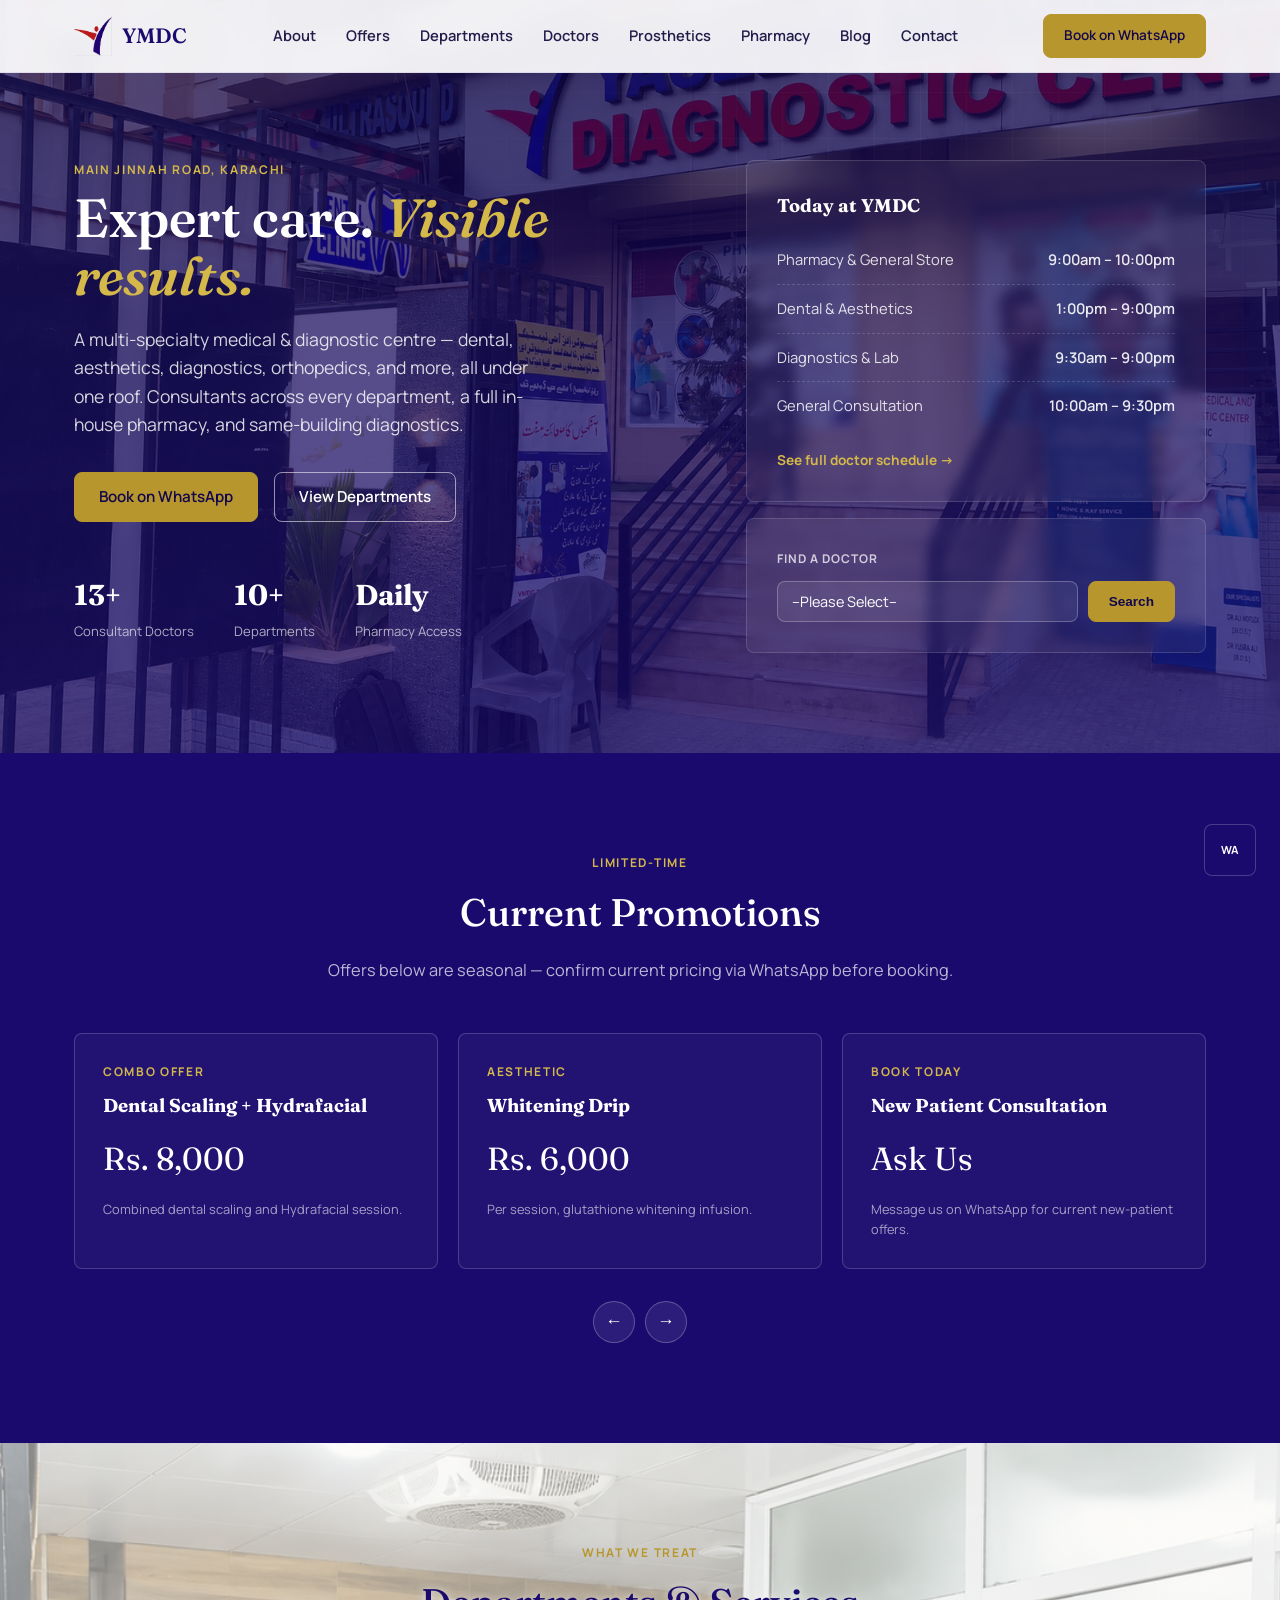
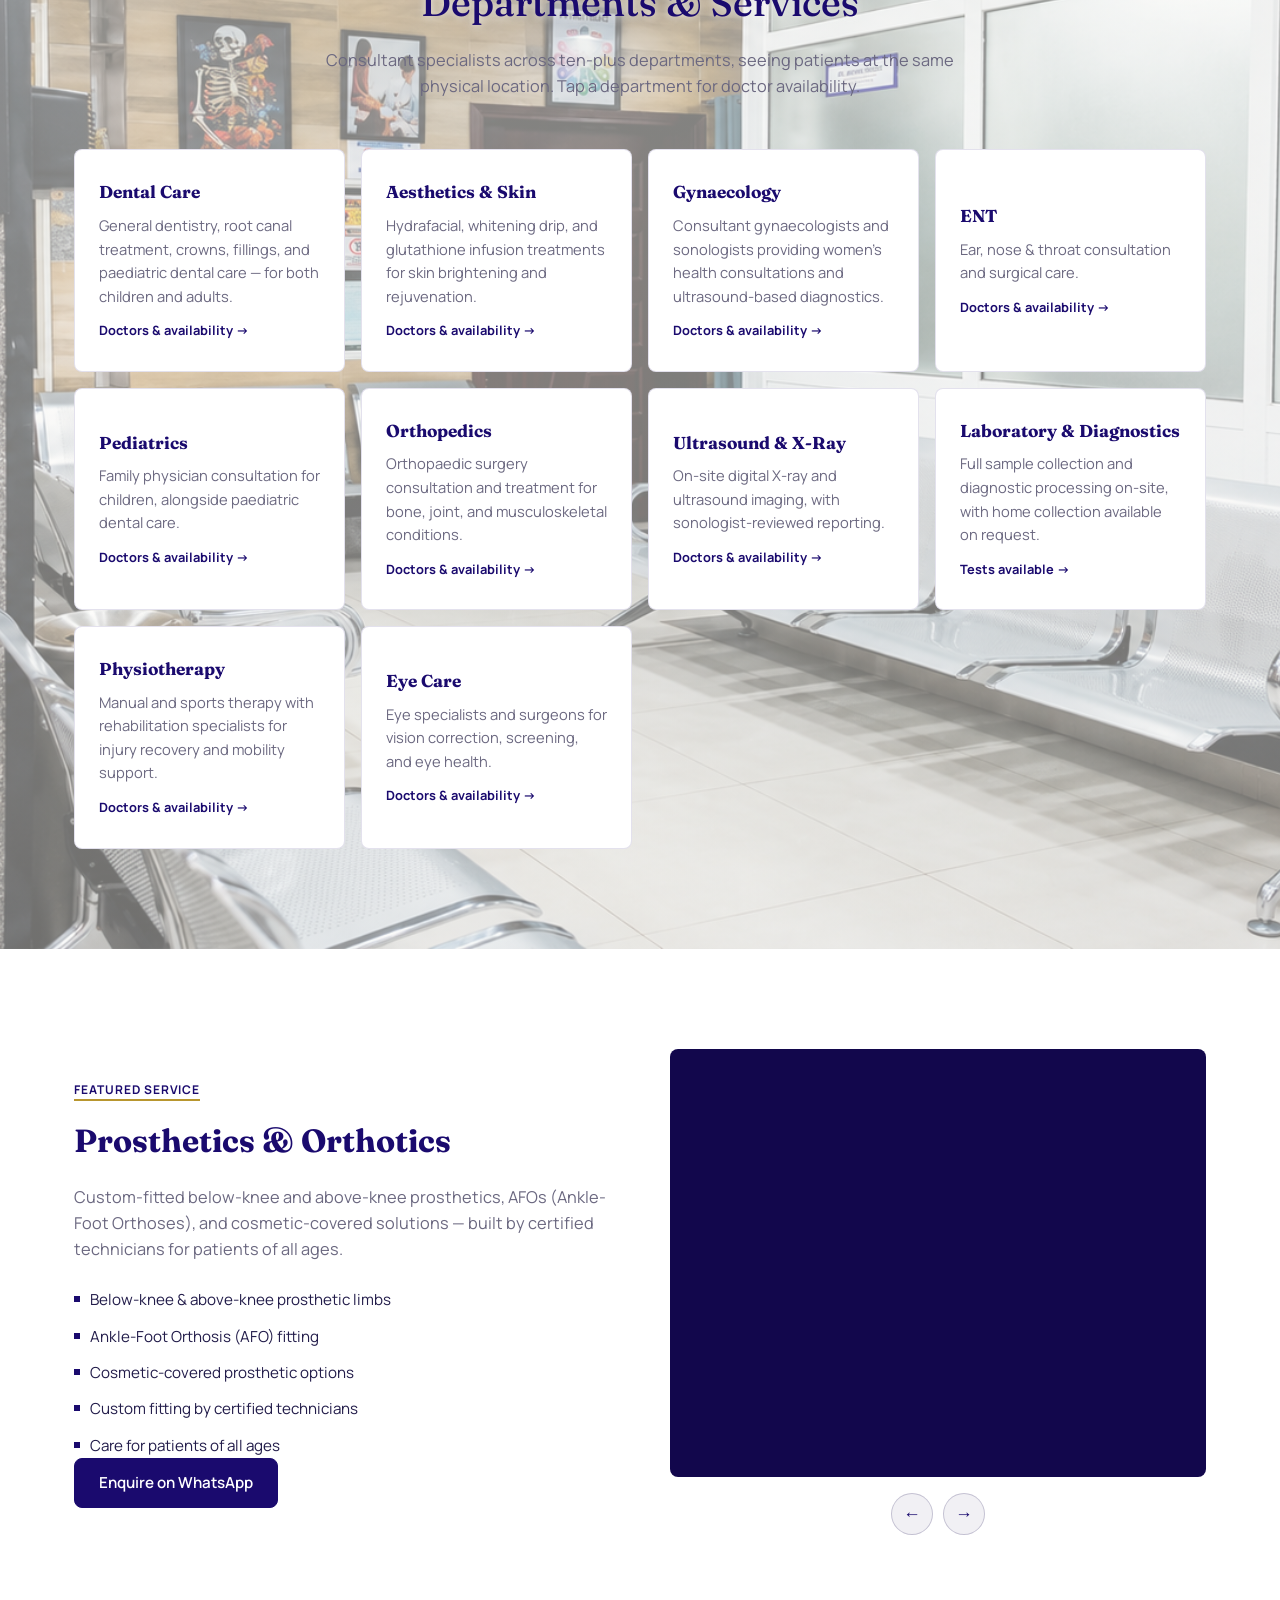
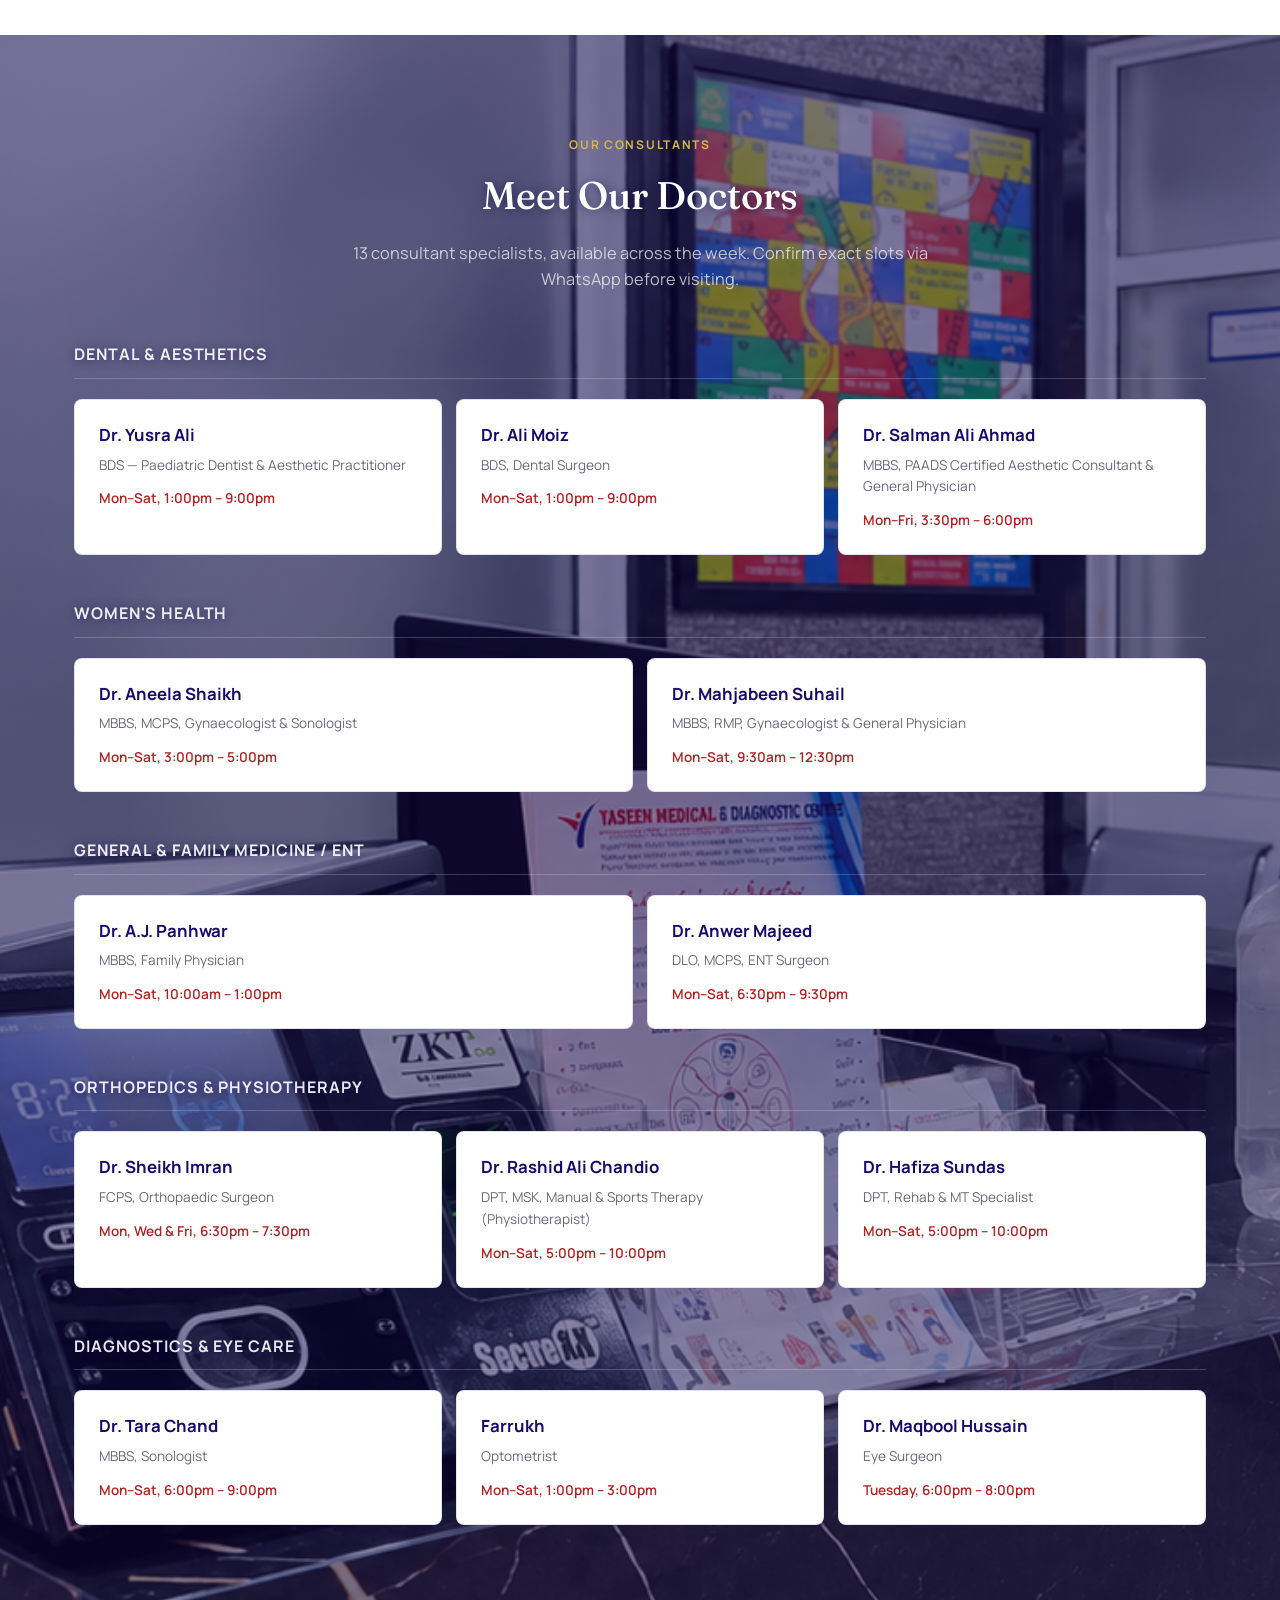
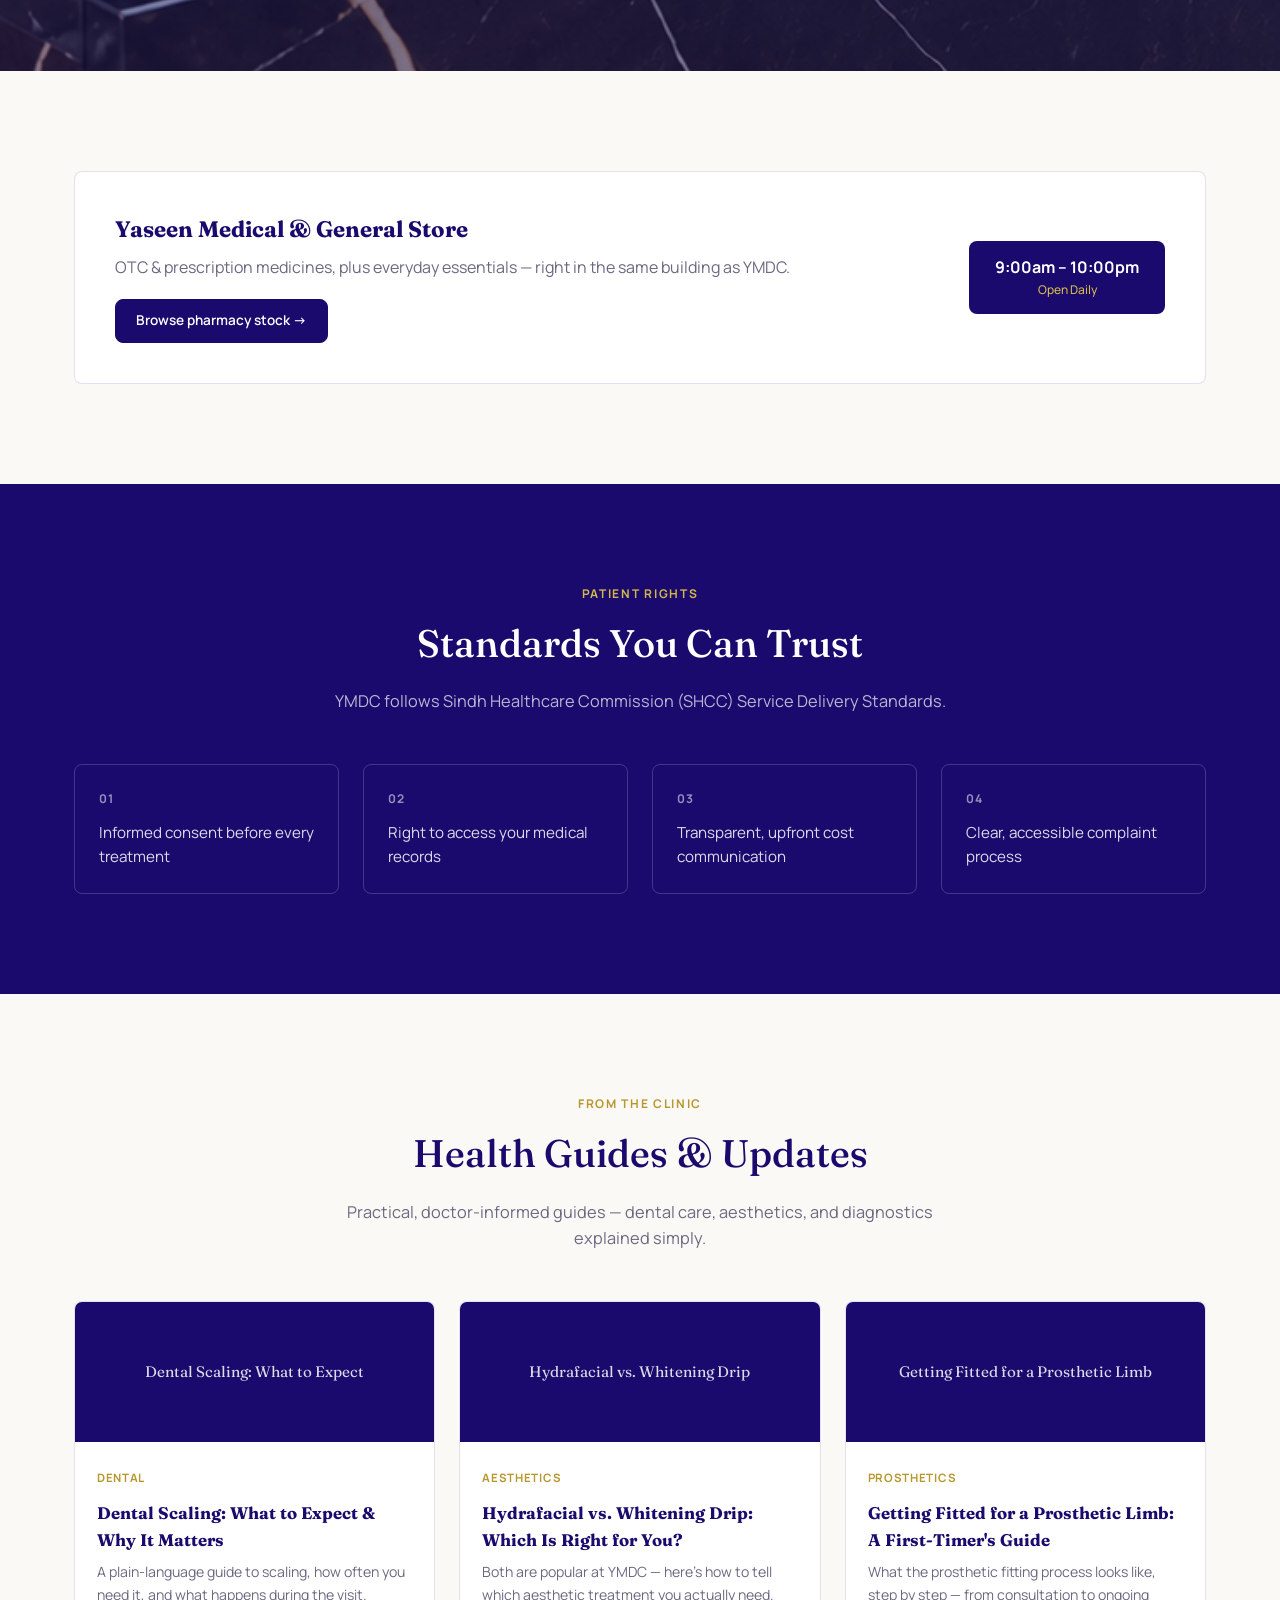
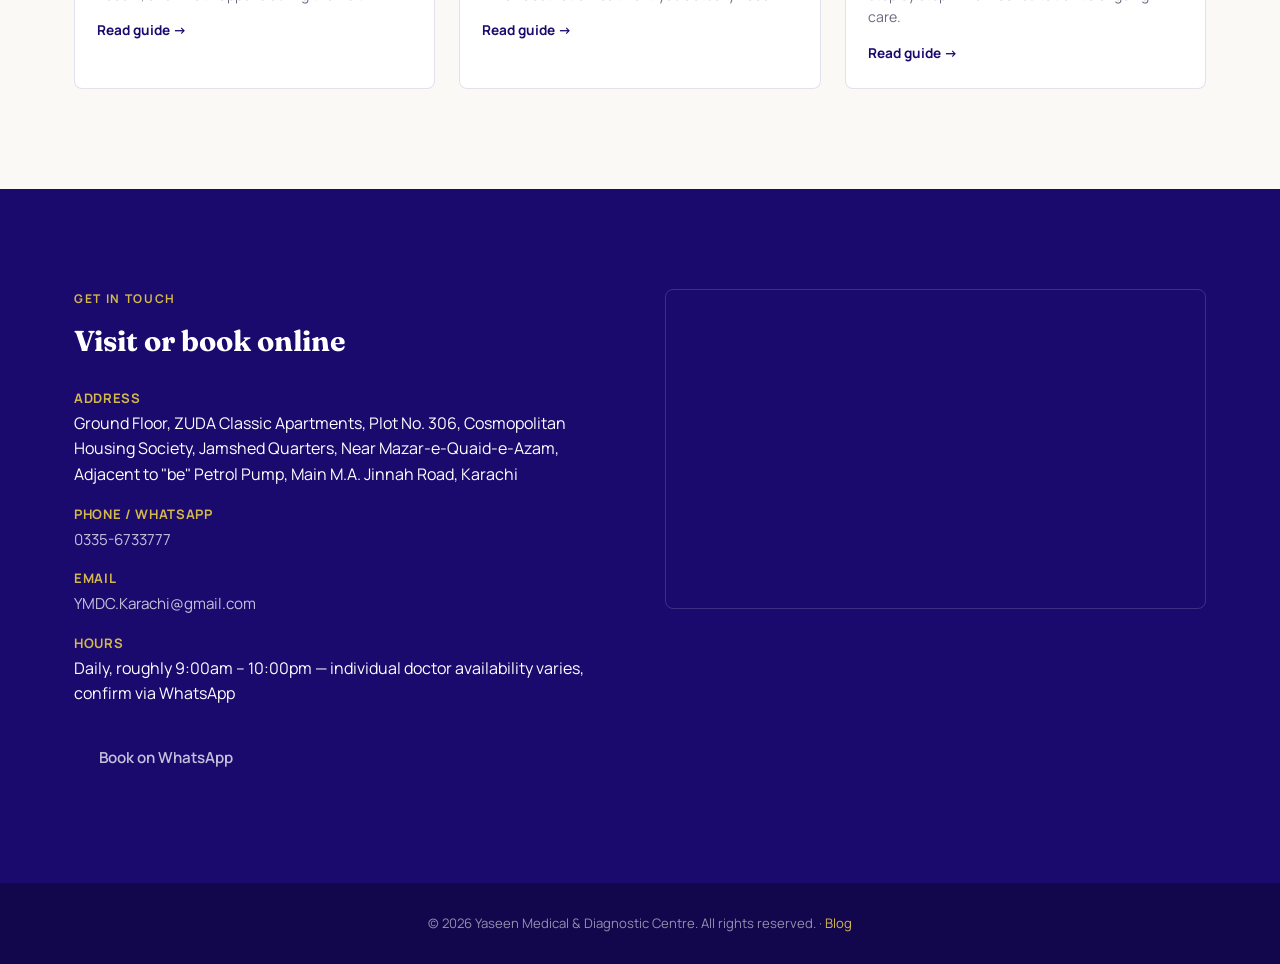
==== commit bdecce0e: "Add pharmacy catalogue page and two full blog posts Ship a searchable pharmacy inventory page and re" ====
--- a/index.html
+++ b/index.html
@@ -57,7 +57,7 @@
       <li><a href="#departments">Departments</a></li>
       <li><a href="#doctors">Doctors</a></li>
       <li><a href="#prosthetics">Prosthetics</a></li>
-      <li><a href="#pharmacy">Pharmacy</a></li>
+      <li><a href="pharmacy.html">Pharmacy</a></li>
       <li><a href="blog/">Blog</a></li>
       <li><a href="#contact">Contact</a></li>
     </ul>
@@ -302,6 +302,7 @@
       <div>
         <h3>Yaseen Medical & General Store</h3>
         <p>OTC & prescription medicines, plus everyday essentials — right in the same building as YMDC.</p>
+        <a href="pharmacy.html" class="btn btn-navy btn-sm" style="margin-top:18px;">Browse pharmacy stock →</a>
       </div>
       <div class="pharmacy-hours">
         9:00am – 10:00pm
@@ -346,22 +347,22 @@
           <span class="read-more">Read guide →</span>
         </div>
       </a>
-      <a href="blog/" class="blog-card">
-        <div class="thumb">More guides coming soon</div>
+      <a href="blog/posts/hydrafacial-vs-whitening-drip.html" class="blog-card">
+        <div class="thumb">Hydrafacial vs. Whitening Drip</div>
         <div class="body">
           <span class="cat">Aesthetics</span>
           <h3>Hydrafacial vs. Whitening Drip: Which Is Right for You?</h3>
-          <p>Coming soon — comparing two of our most requested aesthetic treatments.</p>
-          <span class="read-more">Visit blog →</span>
+          <p>Both are popular at YMDC — here's how to tell which aesthetic treatment you actually need.</p>
+          <span class="read-more">Read guide →</span>
         </div>
       </a>
-      <a href="blog/" class="blog-card">
-        <div class="thumb">More guides coming soon</div>
+      <a href="blog/posts/prosthetic-limb-first-timer-guide.html" class="blog-card">
+        <div class="thumb">Getting Fitted for a Prosthetic Limb</div>
         <div class="body">
           <span class="cat">Prosthetics</span>
           <h3>Getting Fitted for a Prosthetic Limb: A First-Timer's Guide</h3>
-          <p>Coming soon — what to expect from consultation to custom fitting.</p>
-          <span class="read-more">Visit blog →</span>
+          <p>What the prosthetic fitting process looks like, step by step — from consultation to ongoing care.</p>
+          <span class="read-more">Read guide →</span>
         </div>
       </a>
     </div>
--- a/css/style.css
+++ b/css/style.css
@@ -520,6 +520,148 @@
   white-space: nowrap;
 }
 .pharmacy-hours span { display: block; font-size: 0.75rem; font-weight: 500; color: var(--gold-light); }
+
+/* ---------- Pharmacy catalogue page ---------- */
+.pharmacy-page {
+  padding: 140px 0 120px;
+  background: var(--off-white);
+  min-height: 70vh;
+}
+.pharmacy-page-wrap { max-width: 820px; }
+.pharmacy-intro h1 {
+  font-size: clamp(2rem, 3.4vw, 2.8rem);
+  font-weight: 500;
+  margin-bottom: 16px;
+}
+.pharmacy-intro p {
+  font-size: 1.05rem;
+  line-height: 1.7;
+  color: var(--grey);
+  max-width: 40em;
+}
+.pharmacy-controls {
+  margin-top: 36px;
+  display: flex;
+  flex-wrap: wrap;
+  gap: 14px;
+  align-items: center;
+  justify-content: space-between;
+}
+.pharmacy-tabs {
+  display: flex;
+  gap: 0;
+  border: var(--border);
+  border-radius: var(--radius);
+  overflow: hidden;
+}
+.pharmacy-tab {
+  appearance: none;
+  background: var(--white);
+  border: none;
+  border-right: var(--border);
+  padding: 10px 18px;
+  font-family: var(--font-body);
+  font-size: 0.9rem;
+  font-weight: 600;
+  color: var(--grey);
+  cursor: pointer;
+  transition: background 0.15s ease, color 0.15s ease;
+}
+.pharmacy-tab:last-child { border-right: none; }
+.pharmacy-tab.is-active {
+  background: var(--navy);
+  color: var(--white);
+}
+.pharmacy-search-label { flex: 1; min-width: 200px; max-width: 360px; }
+.pharmacy-search-label input {
+  width: 100%;
+  border: var(--border);
+  border-radius: var(--radius);
+  background: var(--white);
+  padding: 10px 14px;
+  font-family: var(--font-body);
+  font-size: 0.95rem;
+  color: var(--ink);
+}
+.pharmacy-search-label input:focus {
+  outline: none;
+  border-color: rgba(26, 10, 110, 0.35);
+}
+.pharmacy-count {
+  margin: 18px 0 10px;
+  font-size: 0.82rem;
+  font-weight: 600;
+  color: var(--grey);
+}
+.pharmacy-table-wrap {
+  border: var(--border);
+  border-radius: var(--radius);
+  overflow: hidden;
+  background: var(--white);
+}
+.pharmacy-table {
+  width: 100%;
+  border-collapse: collapse;
+}
+.pharmacy-table thead th {
+  text-align: left;
+  font-size: 0.72rem;
+  font-weight: 700;
+  letter-spacing: 0.08em;
+  text-transform: uppercase;
+  color: var(--navy);
+  padding: 12px 16px;
+  background: rgba(26, 10, 110, 0.04);
+  border-bottom: var(--border);
+}
+.pharmacy-table tbody td {
+  padding: 11px 16px;
+  font-size: 0.92rem;
+  border-bottom: 1px solid rgba(26, 10, 110, 0.06);
+}
+.pharmacy-table tbody tr:nth-child(even) { background: rgba(26, 10, 110, 0.03); }
+.pharmacy-table tbody tr:last-child td { border-bottom: none; }
+.pharmacy-row { cursor: pointer; transition: background 0.12s ease; }
+.pharmacy-row:hover { background: rgba(26, 10, 110, 0.07) !important; }
+.pharmacy-name { color: var(--ink); }
+.pharmacy-price {
+  text-align: right;
+  white-space: nowrap;
+  font-weight: 600;
+  color: var(--navy);
+  width: 110px;
+}
+.pharmacy-empty {
+  padding: 28px 16px;
+  text-align: center;
+  color: var(--grey);
+  font-size: 0.95rem;
+}
+.pharmacy-order-cta {
+  position: fixed;
+  bottom: 24px;
+  left: 50%;
+  transform: translateX(-50%);
+  z-index: 85;
+  box-shadow: none;
+}
+.visually-hidden {
+  position: absolute;
+  width: 1px;
+  height: 1px;
+  padding: 0;
+  margin: -1px;
+  overflow: hidden;
+  clip: rect(0, 0, 0, 0);
+  white-space: nowrap;
+  border: 0;
+}
+@media (max-width: 600px) {
+  .pharmacy-controls { flex-direction: column; align-items: stretch; }
+  .pharmacy-search-label { max-width: none; }
+  .pharmacy-order-cta { left: 24px; right: 24px; transform: none; width: auto; justify-content: center; }
+  .pharmacy-page { padding-bottom: 140px; }
+}
 
 /* ---------- Promotions ---------- */
 .promo-grid {
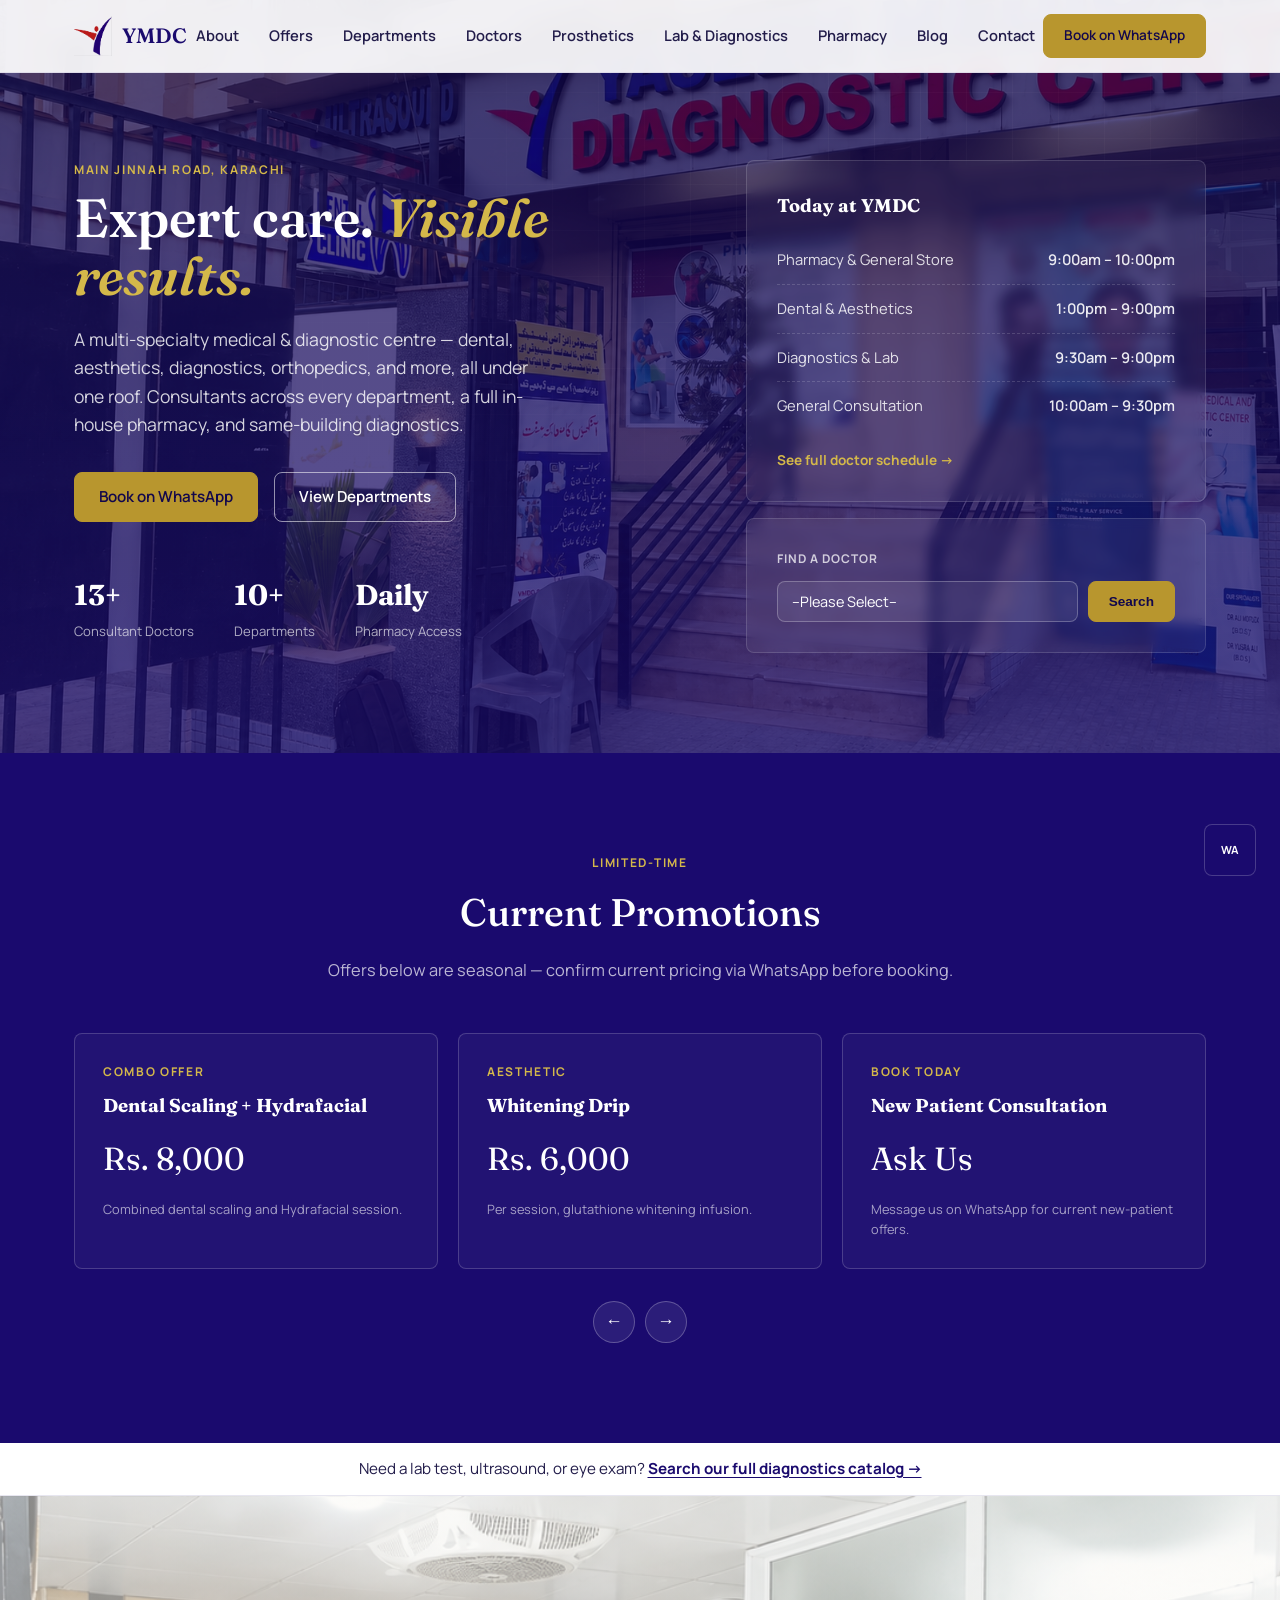
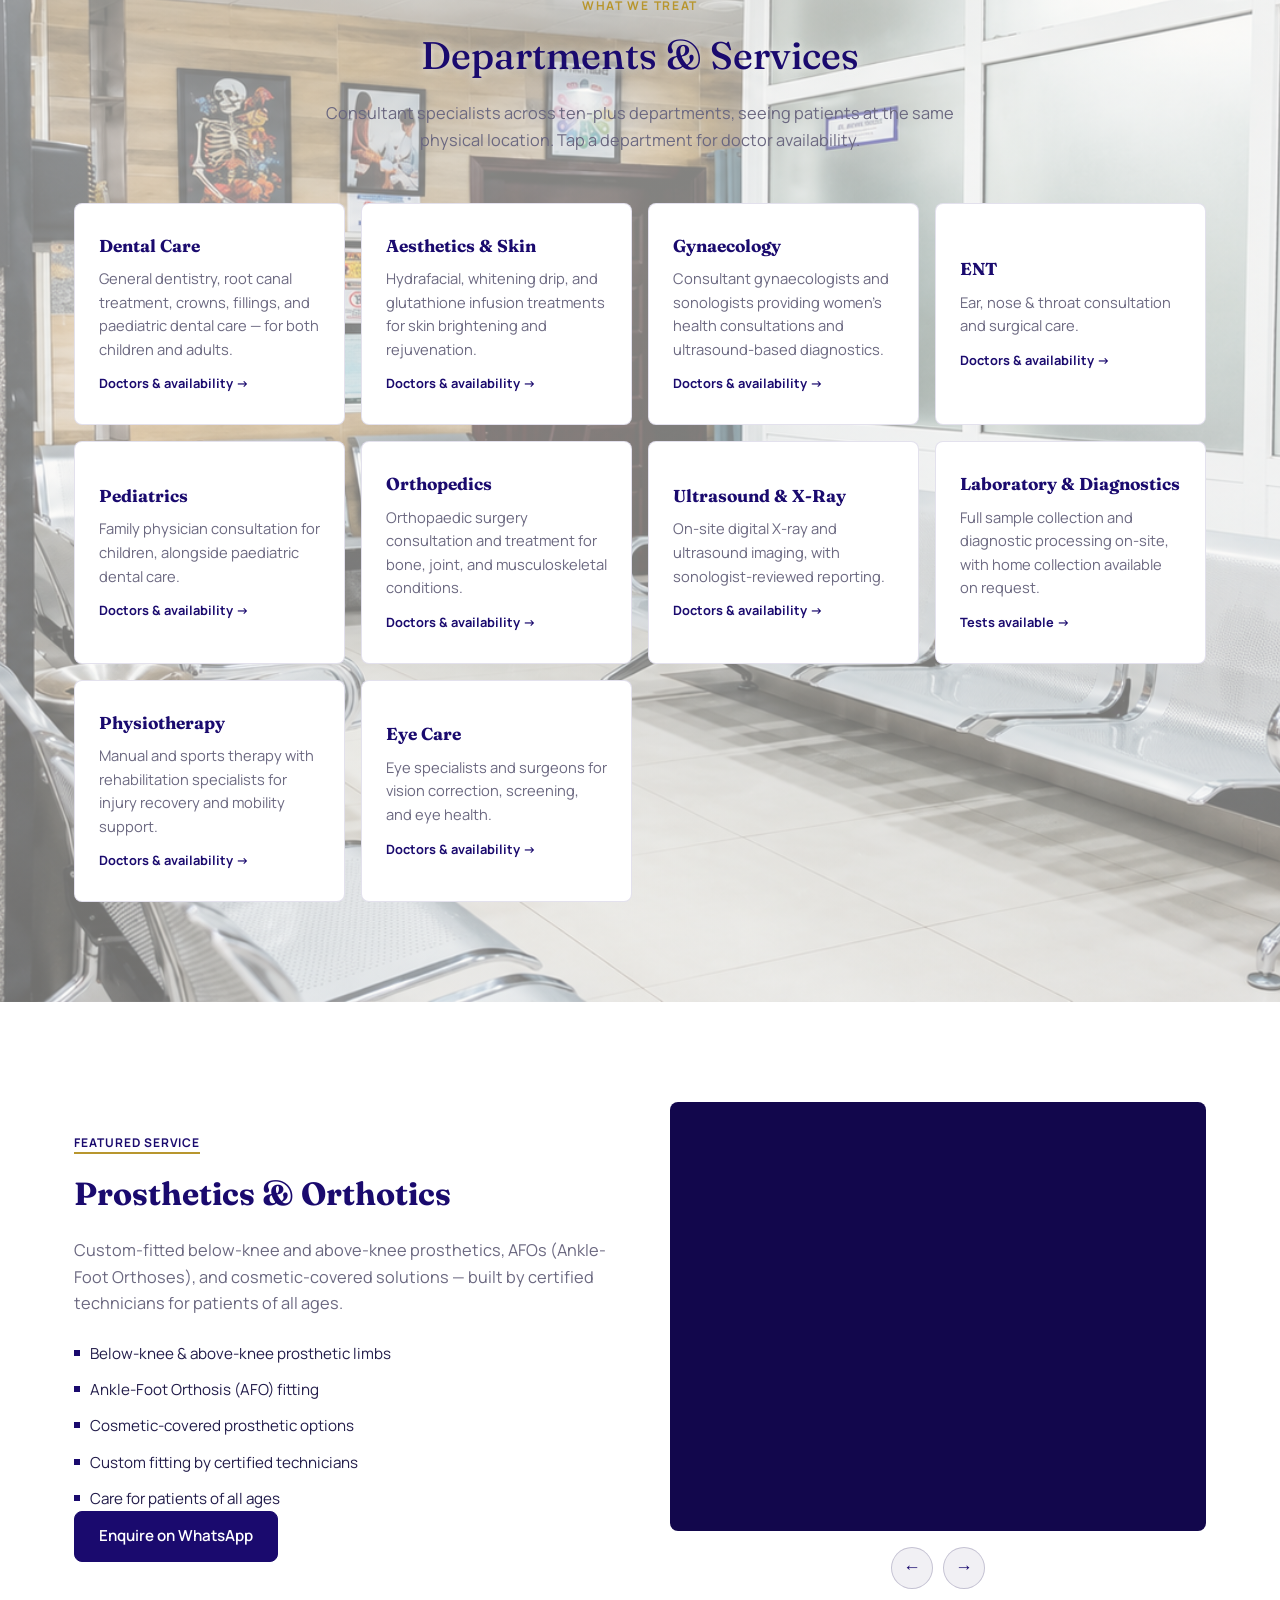
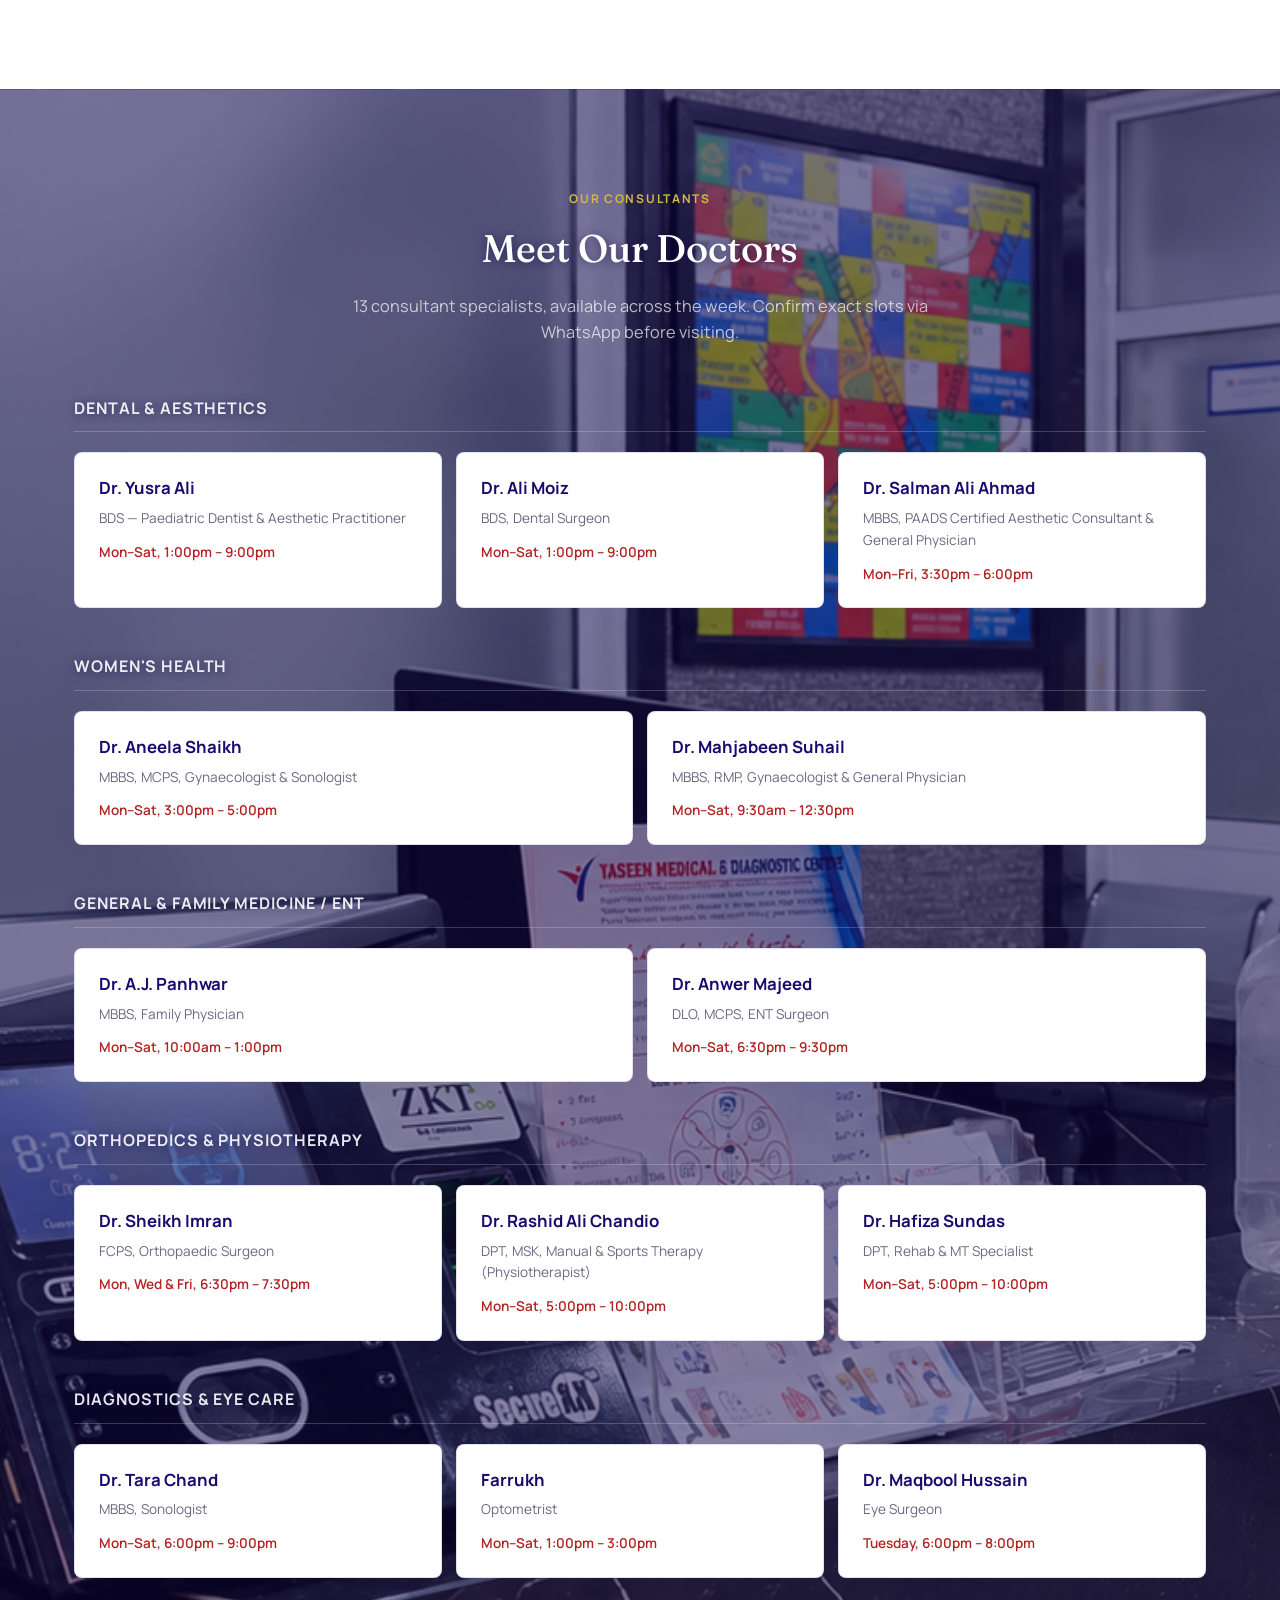
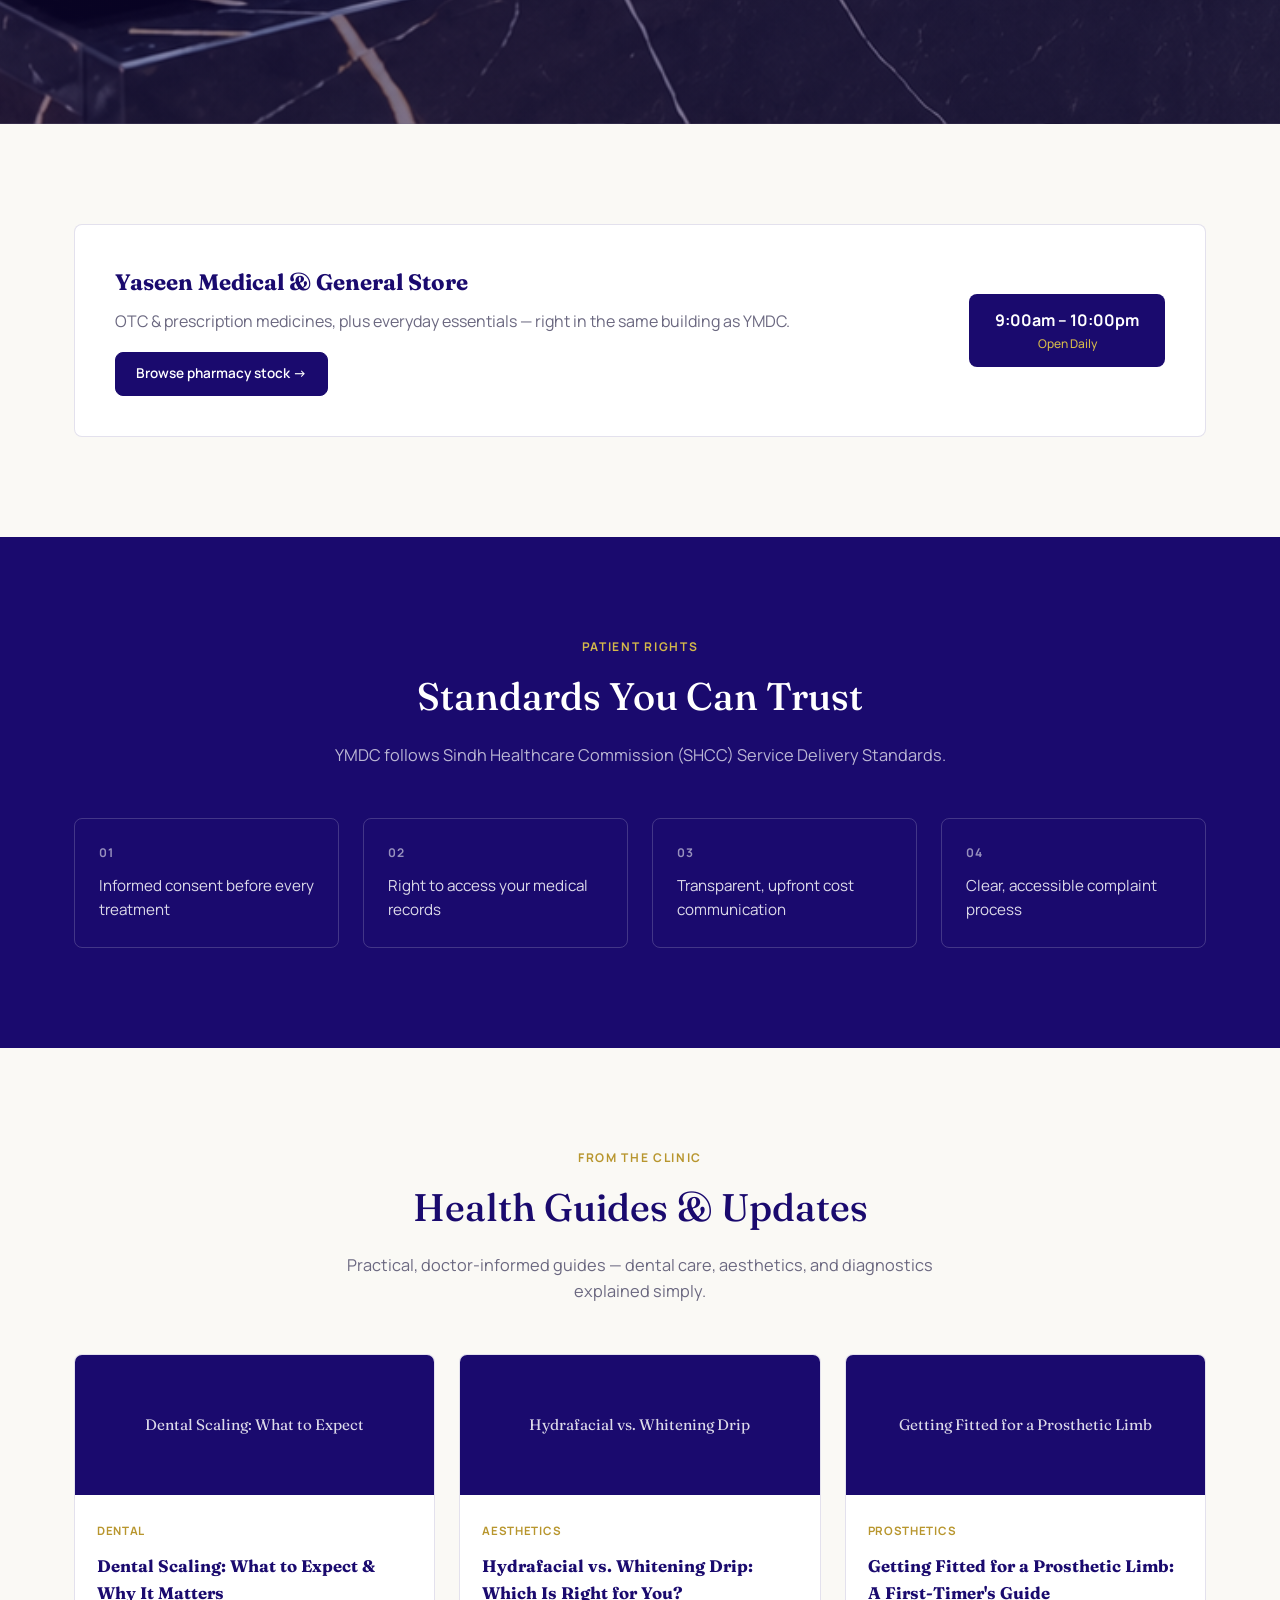
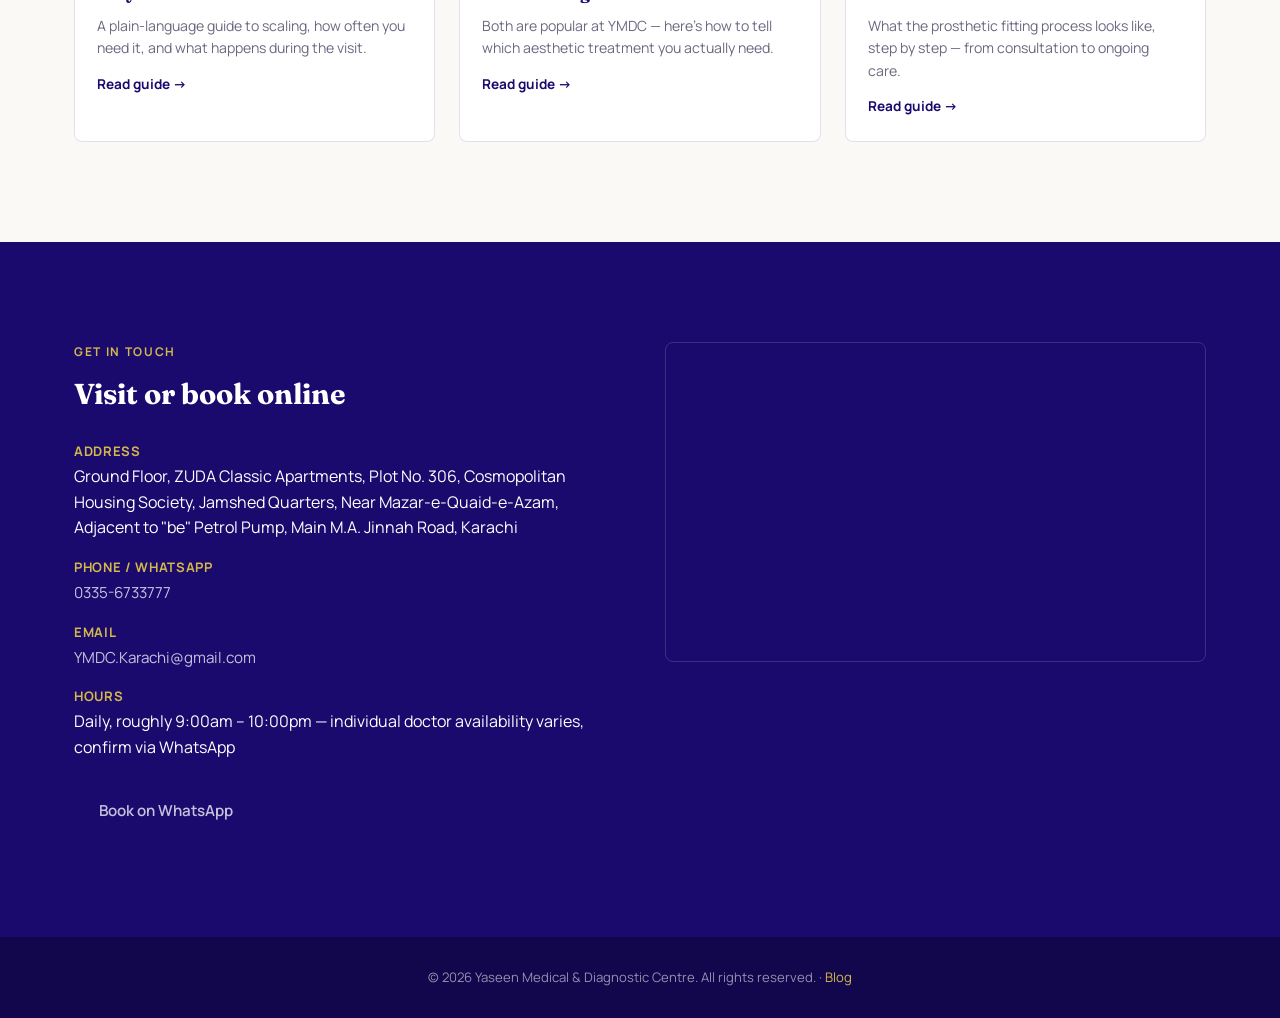
==== commit 65fd4860: "Remove pharmacy prices, extend About Us content, add Lab & Diagnostics page, add homepage banner Co-" ====
--- a/index.html
+++ b/index.html
@@ -57,6 +57,7 @@
       <li><a href="#departments">Departments</a></li>
       <li><a href="#doctors">Doctors</a></li>
       <li><a href="#prosthetics">Prosthetics</a></li>
+      <li><a href="lab.html">Lab &amp; Diagnostics</a></li>
       <li><a href="pharmacy.html">Pharmacy</a></li>
       <li><a href="blog/">Blog</a></li>
       <li><a href="#contact">Contact</a></li>
@@ -145,6 +146,13 @@
     </div>
   </div>
 </section>
+
+<!-- ===== LAB BANNER ===== -->
+<div class="site-banner">
+  <div class="container site-banner-inner">
+    <p>Need a lab test, ultrasound, or eye exam? <a href="lab.html">Search our full diagnostics catalog →</a></p>
+  </div>
+</div>
 
 <!-- ===== DEPARTMENTS (clickable cards → modal) ===== -->
 <section id="departments" class="bg-photo-light">
--- a/css/style.css
+++ b/css/style.css
@@ -624,12 +624,13 @@
 .pharmacy-row { cursor: pointer; transition: background 0.12s ease; }
 .pharmacy-row:hover { background: rgba(26, 10, 110, 0.07) !important; }
 .pharmacy-name { color: var(--ink); }
-.pharmacy-price {
+.pharmacy-category {
   text-align: right;
   white-space: nowrap;
+  font-size: 0.82rem;
   font-weight: 600;
-  color: var(--navy);
-  width: 110px;
+  color: var(--grey);
+  width: 140px;
 }
 .pharmacy-empty {
   padding: 28px 16px;
@@ -656,11 +657,80 @@
   white-space: nowrap;
   border: 0;
 }
+
+/* Lab page extras */
+.lab-search-label { max-width: none; flex: 1; }
+.lab-category-heading {
+  font-family: var(--font-body);
+  font-size: 0.72rem;
+  font-weight: 700;
+  letter-spacing: 0.08em;
+  text-transform: uppercase;
+  color: var(--navy);
+  padding: 14px 16px 8px;
+  background: rgba(26, 10, 110, 0.04);
+  border-bottom: var(--border);
+  margin: 0;
+}
+.lab-category-heading:not(:first-child) {
+  border-top: var(--border);
+}
+.lab-table { border: none; }
+.lab-table tbody tr:nth-child(even) { background: rgba(26, 10, 110, 0.03); }
+.lab-features {
+  display: grid;
+  grid-template-columns: 1fr 1fr;
+  gap: 16px;
+  margin-top: 40px;
+}
+.lab-feature {
+  border: var(--border);
+  border-radius: var(--radius);
+  background: var(--white);
+  padding: 28px 24px;
+}
+.lab-feature h2 {
+  font-family: var(--font-body);
+  font-size: 1.05rem;
+  font-weight: 700;
+  margin-bottom: 10px;
+}
+.lab-feature p {
+  color: var(--grey);
+  font-size: 0.95rem;
+  line-height: 1.65;
+  margin-bottom: 18px;
+}
+
+/* Lightweight homepage strip */
+.site-banner {
+  background: var(--white);
+  border-bottom: 1px solid rgba(26, 10, 110, 0.1);
+}
+.site-banner-inner {
+  padding: 14px 24px;
+}
+.site-banner p {
+  margin: 0;
+  font-size: 0.95rem;
+  color: var(--ink);
+  text-align: center;
+}
+.site-banner a {
+  color: var(--navy);
+  font-weight: 700;
+  text-decoration: underline;
+  text-underline-offset: 3px;
+}
+.site-banner a:hover { color: var(--navy-deep); }
+
 @media (max-width: 600px) {
   .pharmacy-controls { flex-direction: column; align-items: stretch; }
   .pharmacy-search-label { max-width: none; }
   .pharmacy-order-cta { left: 24px; right: 24px; transform: none; width: auto; justify-content: center; }
   .pharmacy-page { padding-bottom: 140px; }
+  .lab-features { grid-template-columns: 1fr; }
+  .pharmacy-category { width: auto; }
 }
 
 /* ---------- Promotions ---------- */
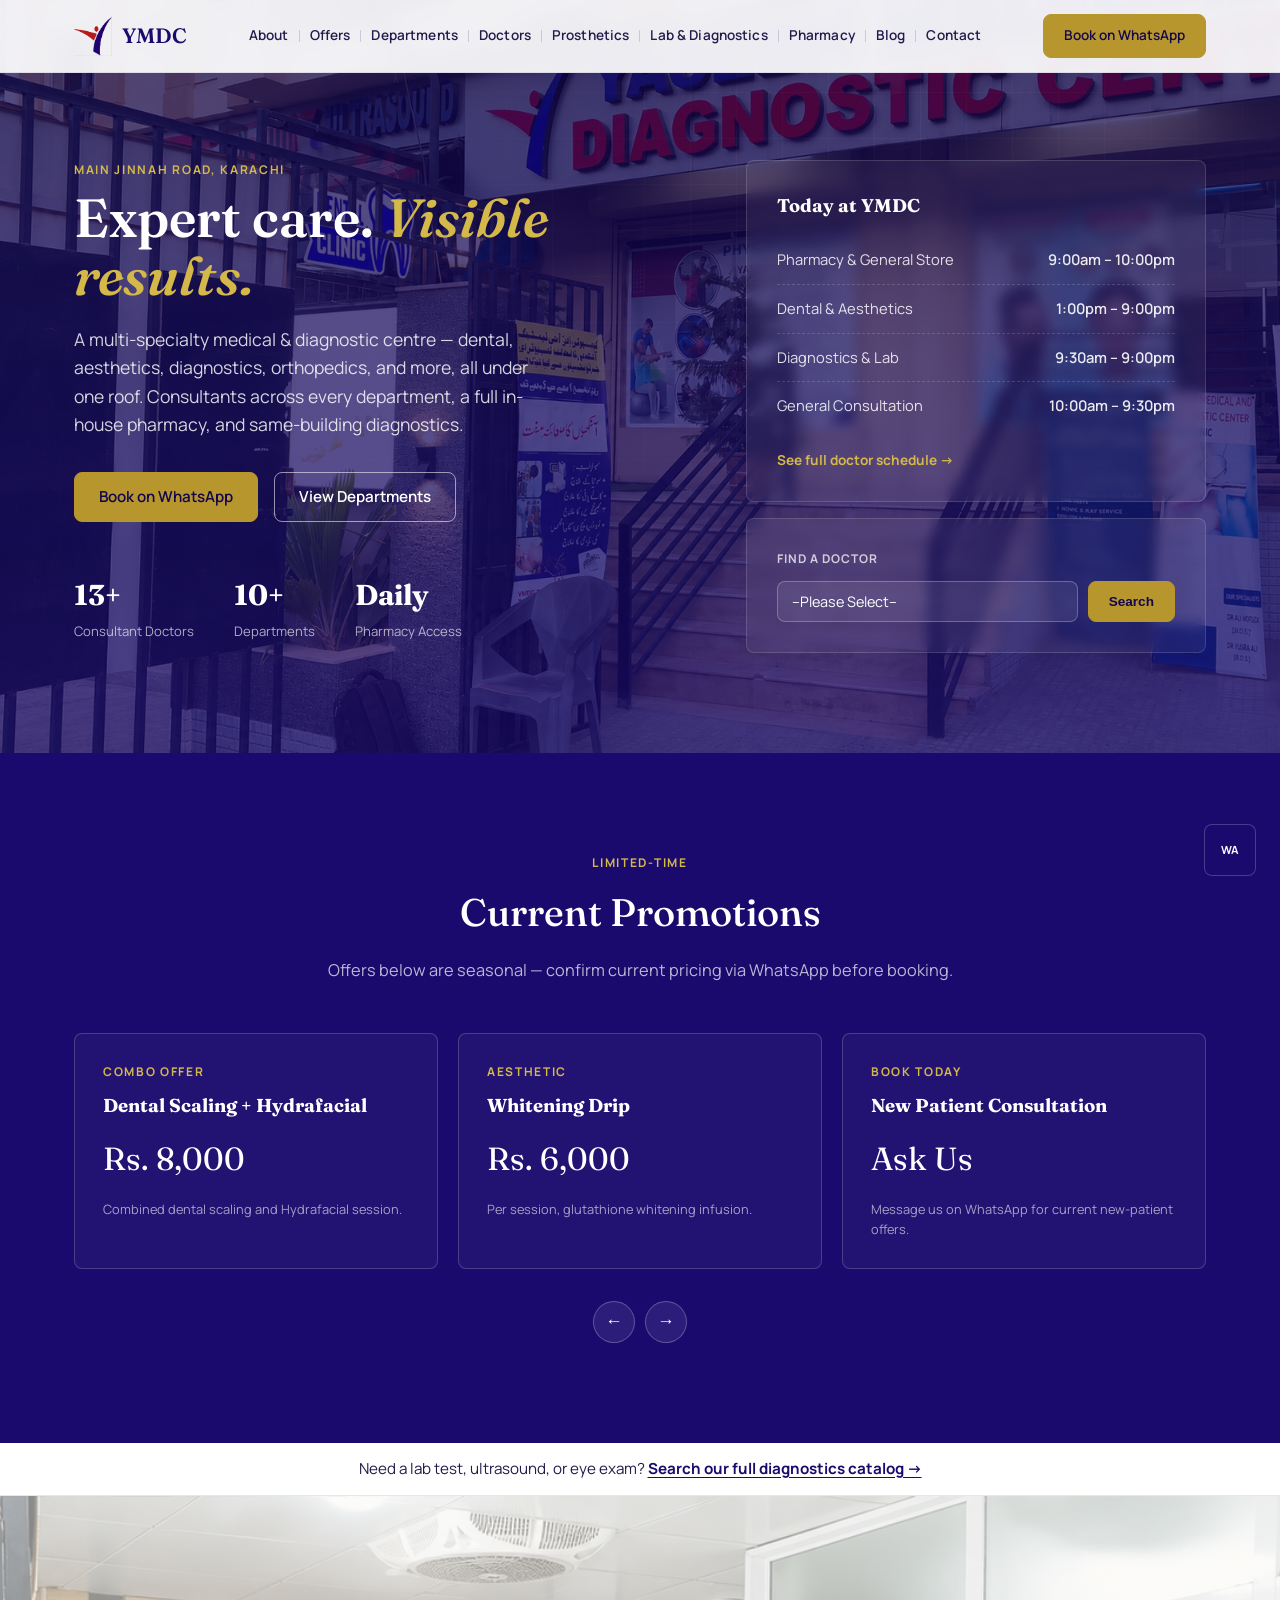
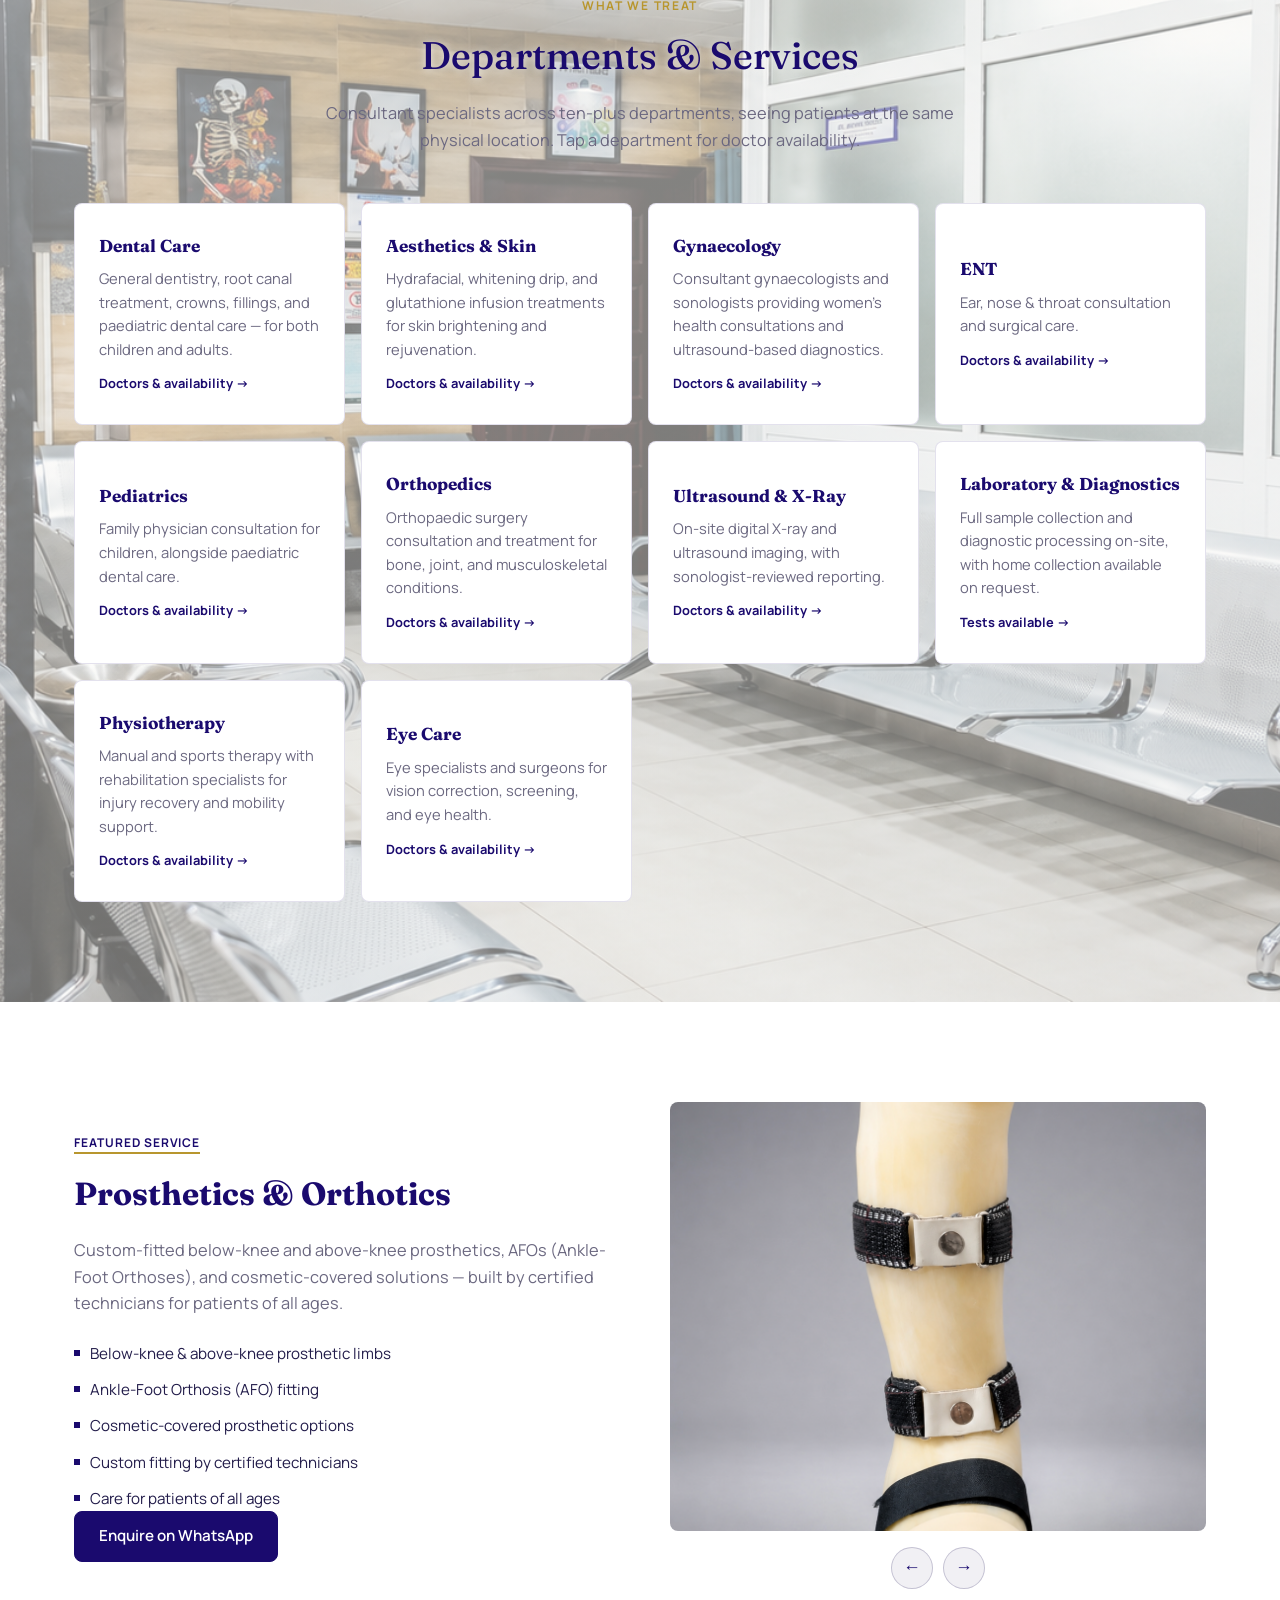
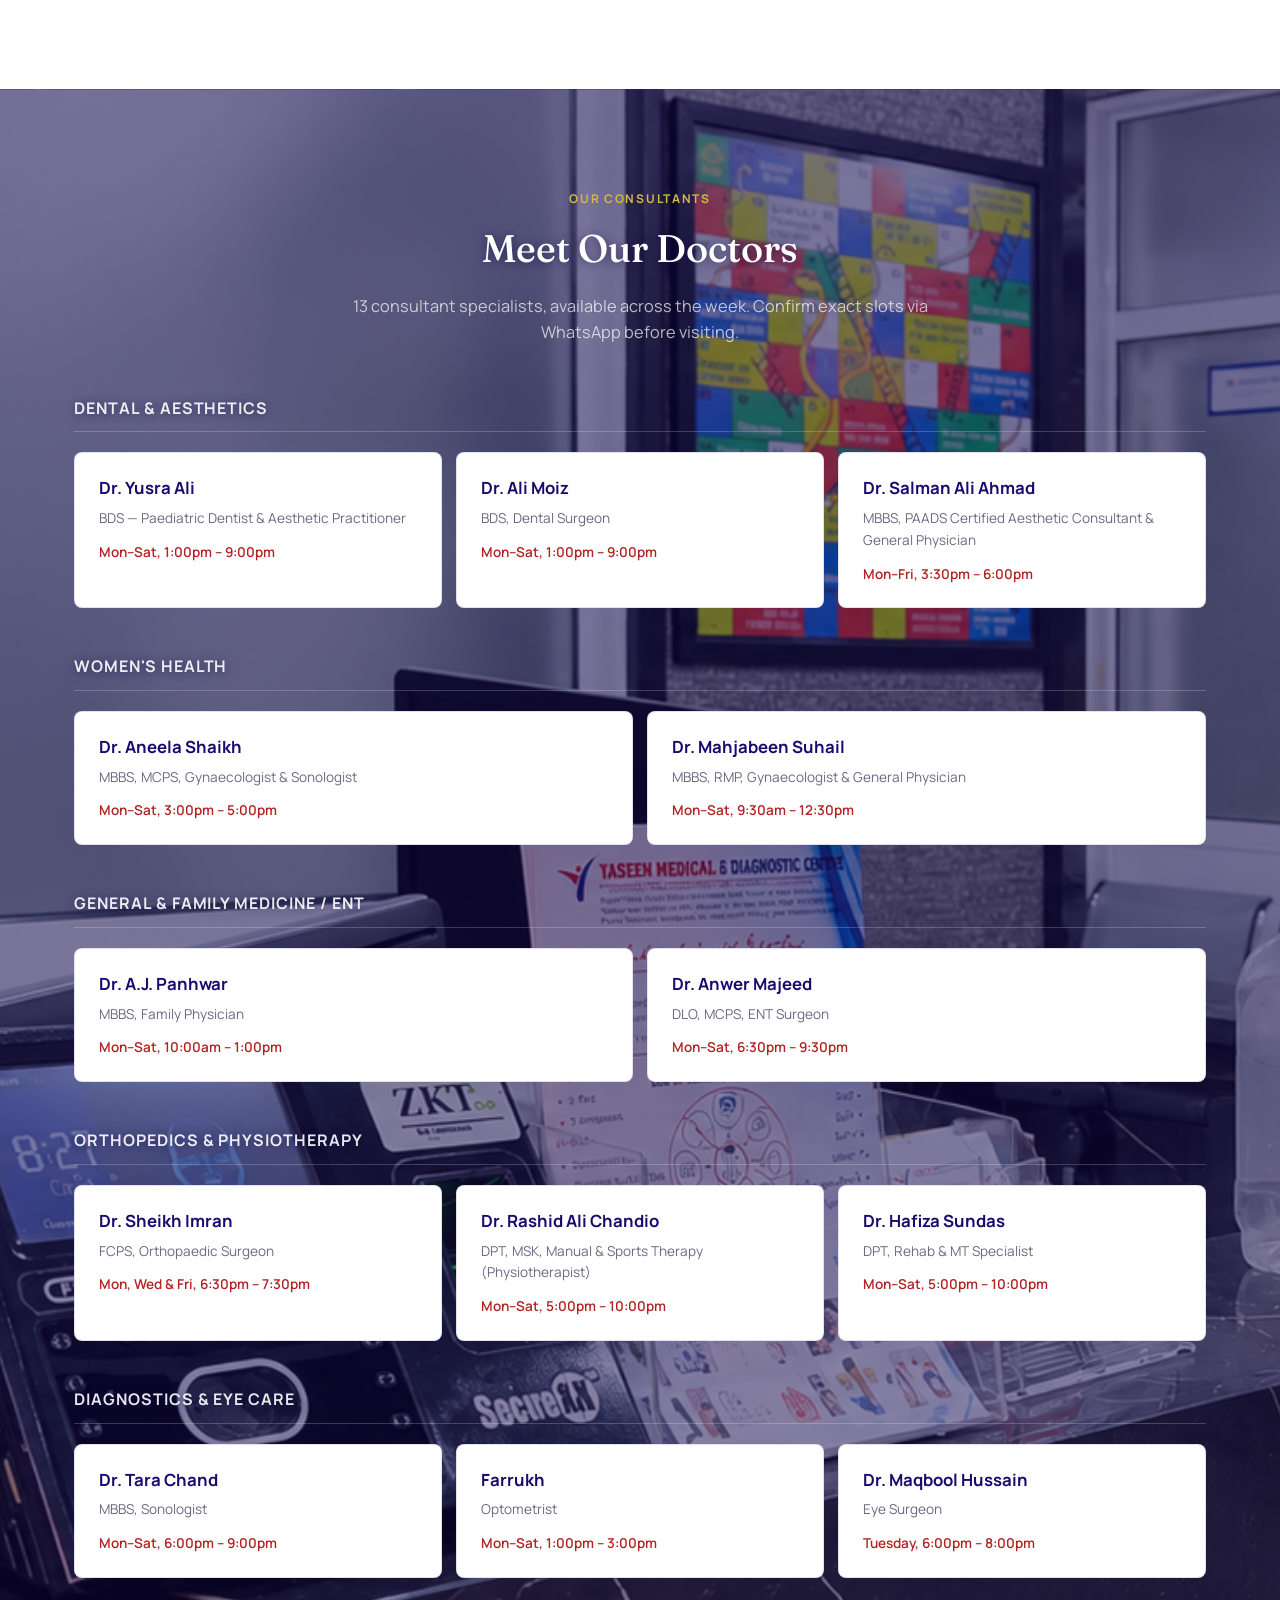
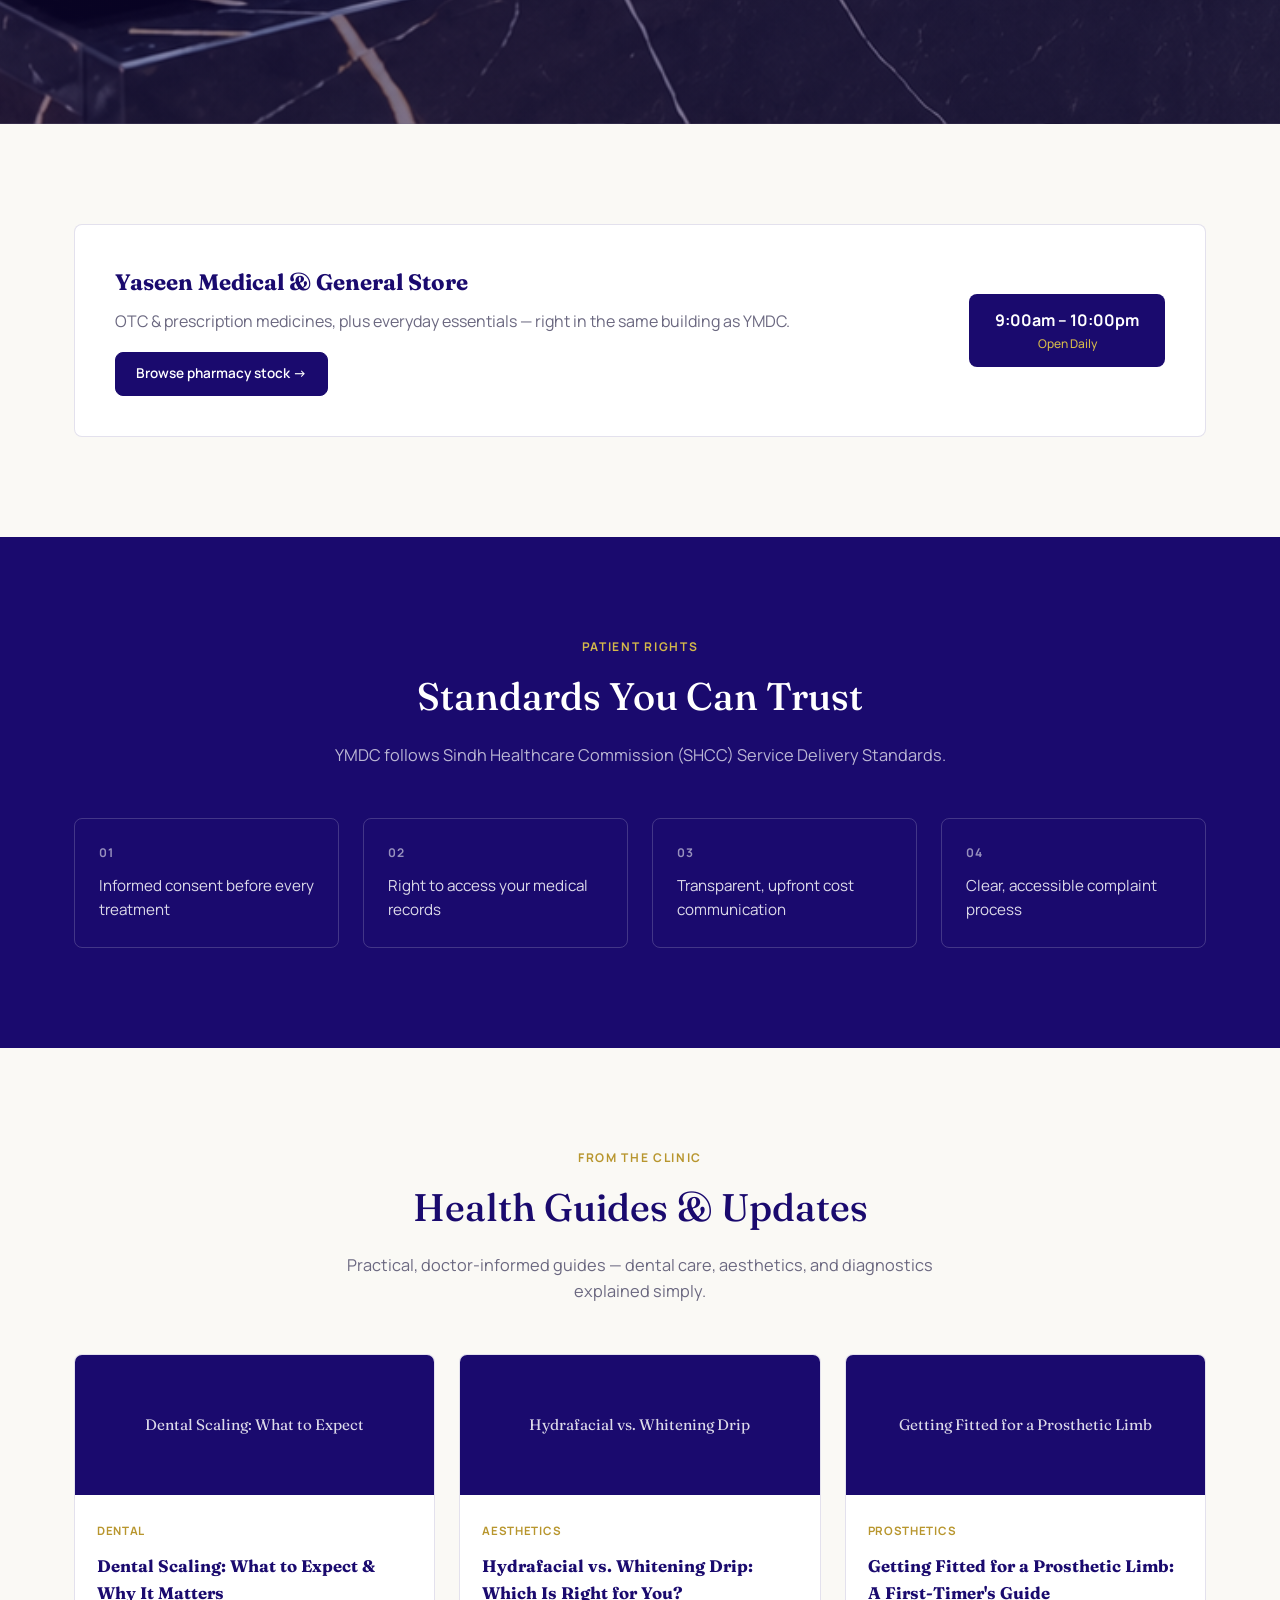
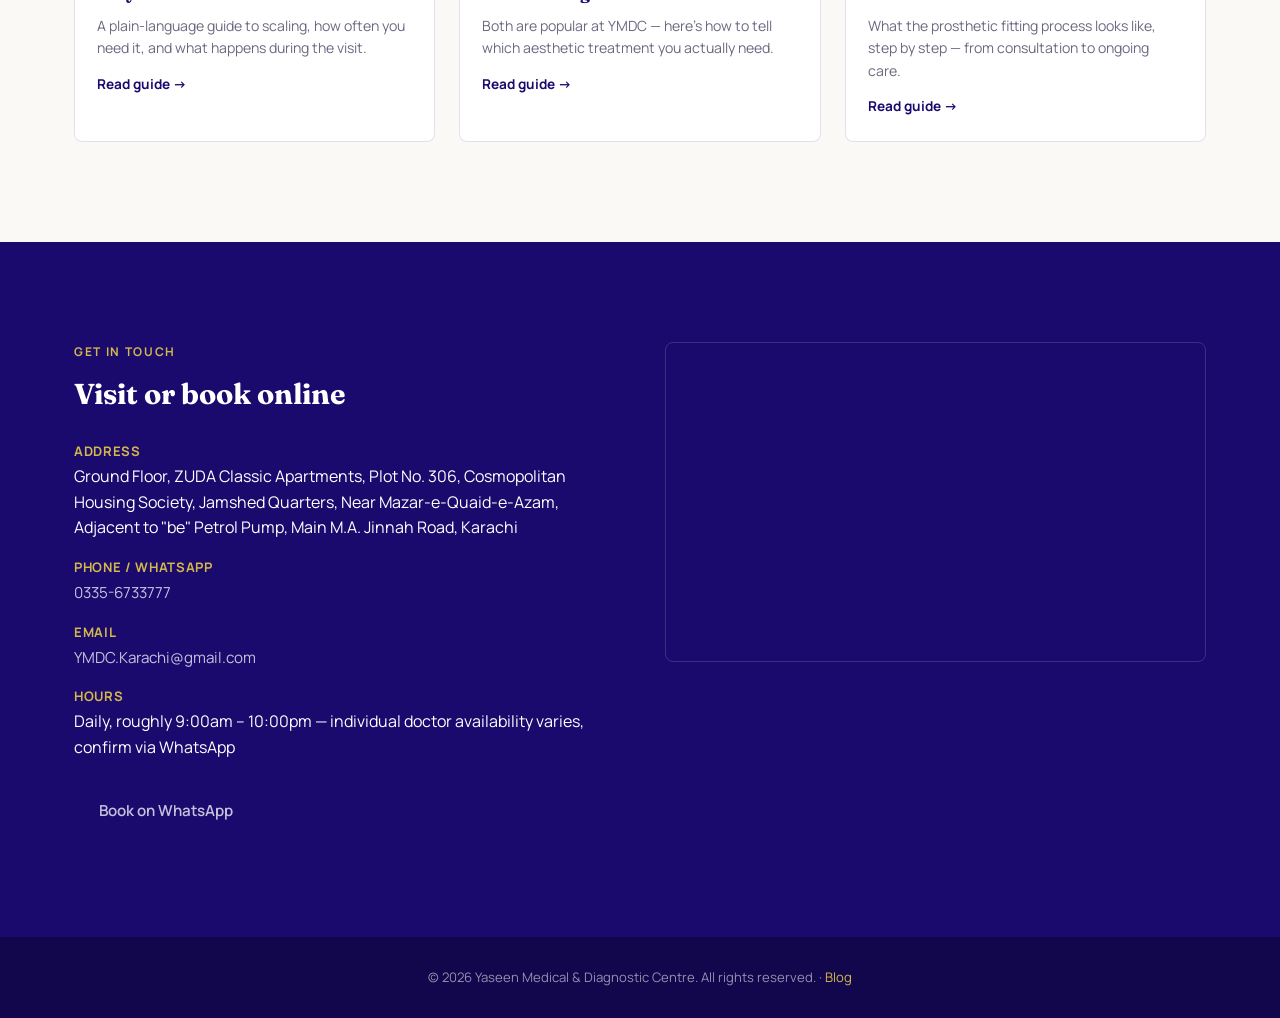
==== commit 697db63c: "Add 5th prosthetics carousel image slot Co-authored-by: Cursor <cursoragent@cursor.com>" ====
--- a/index.html
+++ b/index.html
@@ -188,6 +188,7 @@
         <div class="prosthetics-slide" style="background-image:url('images/prosthetics-2.jpg')"></div>
         <div class="prosthetics-slide" style="background-image:url('images/prosthetics-3.jpg')"></div>
         <div class="prosthetics-slide" style="background-image:url('images/prosthetics-4.jpg')"></div>
+        <div class="prosthetics-slide" style="background-image:url('images/prosthetics-5.jpg')"></div>
       </div>
       <div class="carousel-arrows">
         <button class="carousel-arrow" onclick="scrollCarousel('prostheticsCarousel', -1)" aria-label="Previous photo">←</button>
--- a/css/style.css
+++ b/css/style.css
@@ -124,11 +124,30 @@
 
 .nav-links {
   display: flex;
-  gap: 30px;
+  align-items: center;
+  gap: 0;
   font-weight: 600;
-  font-size: 0.92rem;
-}
-.nav-links a { position: relative; padding: 4px 0; color: var(--ink); }
+  font-size: 0.85rem;
+}
+.nav-links li {
+  display: flex;
+  align-items: center;
+}
+.nav-links li:not(:last-child)::after {
+  content: '';
+  display: block;
+  width: 1px;
+  height: 12px;
+  margin: 0 10px;
+  background: rgba(26, 10, 110, 0.16);
+}
+.nav-links a {
+  position: relative;
+  padding: 4px 0;
+  color: var(--ink);
+  letter-spacing: 0.01em;
+  white-space: nowrap;
+}
 .nav-links a:hover { color: var(--navy); }
 .nav-links a::after {
   content: '';
@@ -527,7 +546,7 @@
   background: var(--off-white);
   min-height: 70vh;
 }
-.pharmacy-page-wrap { max-width: 820px; }
+.pharmacy-page-wrap { max-width: 1100px; }
 .pharmacy-intro h1 {
   font-size: clamp(2rem, 3.4vw, 2.8rem);
   font-weight: 500;
@@ -592,6 +611,33 @@
   font-size: 0.82rem;
   font-weight: 600;
   color: var(--grey);
+}
+.pharmacy-catalog-wrap { margin-top: 4px; }
+.pharmacy-catalog {
+  display: grid;
+  grid-template-columns: repeat(4, 1fr);
+  gap: 12px;
+}
+.pharmacy-card {
+  appearance: none;
+  display: block;
+  width: 100%;
+  text-align: left;
+  background: var(--white);
+  border: var(--border);
+  border-radius: var(--radius);
+  padding: 16px 14px;
+  font-family: var(--font-body);
+  font-size: 0.9rem;
+  font-weight: 500;
+  line-height: 1.4;
+  color: var(--ink);
+  cursor: pointer;
+  transition: border-color 0.15s ease, background 0.15s ease;
+}
+.pharmacy-card:hover {
+  border-color: rgba(26, 10, 110, 0.35);
+  background: rgba(26, 10, 110, 0.03);
 }
 .pharmacy-table-wrap {
   border: var(--border);
@@ -624,14 +670,6 @@
 .pharmacy-row { cursor: pointer; transition: background 0.12s ease; }
 .pharmacy-row:hover { background: rgba(26, 10, 110, 0.07) !important; }
 .pharmacy-name { color: var(--ink); }
-.pharmacy-category {
-  text-align: right;
-  white-space: nowrap;
-  font-size: 0.82rem;
-  font-weight: 600;
-  color: var(--grey);
-  width: 140px;
-}
 .pharmacy-empty {
   padding: 28px 16px;
   text-align: center;
@@ -659,24 +697,87 @@
 }
 
 /* Lab page extras */
+.lab-page .pharmacy-page-wrap { max-width: 820px; }
 .lab-search-label { max-width: none; flex: 1; }
-.lab-category-heading {
-  font-family: var(--font-body);
-  font-size: 0.72rem;
+.lab-accordion {
+  border-bottom: var(--border);
+}
+.lab-accordion:first-child {
+  border-top: none;
+}
+.lab-accordion-header {
+  appearance: none;
+  width: 100%;
+  display: flex;
+  align-items: center;
+  gap: 12px;
+  padding: 14px 16px;
+  background: rgba(26, 10, 110, 0.03);
+  border: none;
+  border-bottom: 1px solid transparent;
+  cursor: pointer;
+  font-family: var(--font-body);
+  text-align: left;
+}
+.lab-accordion.is-open .lab-accordion-header {
+  background: rgba(26, 10, 110, 0.06);
+  border-bottom-color: rgba(26, 10, 110, 0.08);
+}
+.lab-accordion-title {
+  flex: 1;
+  font-size: 0.78rem;
   font-weight: 700;
   letter-spacing: 0.08em;
   text-transform: uppercase;
   color: var(--navy);
-  padding: 14px 16px 8px;
-  background: rgba(26, 10, 110, 0.04);
-  border-bottom: var(--border);
-  margin: 0;
-}
-.lab-category-heading:not(:first-child) {
-  border-top: var(--border);
-}
+}
+.lab-accordion-meta {
+  font-size: 0.8rem;
+  font-weight: 600;
+  color: var(--grey);
+}
+.lab-accordion-chevron {
+  width: 8px;
+  height: 8px;
+  border-right: 2px solid var(--navy);
+  border-bottom: 2px solid var(--navy);
+  transform: rotate(45deg);
+  transition: transform 0.15s ease;
+  flex-shrink: 0;
+}
+.lab-accordion.is-open .lab-accordion-chevron {
+  transform: rotate(-135deg);
+  margin-top: 4px;
+}
+.lab-accordion-body { background: var(--white); }
 .lab-table { border: none; }
-.lab-table tbody tr:nth-child(even) { background: rgba(26, 10, 110, 0.03); }
+.lab-pagination {
+  display: flex;
+  flex-wrap: wrap;
+  gap: 6px;
+  padding: 12px 16px 16px;
+  border-top: 1px solid rgba(26, 10, 110, 0.08);
+}
+.lab-page-btn {
+  appearance: none;
+  min-width: 34px;
+  height: 34px;
+  padding: 0 8px;
+  border: var(--border);
+  border-radius: var(--radius);
+  background: var(--white);
+  color: var(--navy);
+  font-family: var(--font-body);
+  font-size: 0.85rem;
+  font-weight: 600;
+  cursor: pointer;
+}
+.lab-page-btn.is-active,
+.lab-page-btn:hover {
+  background: var(--navy);
+  border-color: var(--navy);
+  color: var(--white);
+}
 .lab-features {
   display: grid;
   grid-template-columns: 1fr 1fr;
@@ -724,13 +825,19 @@
 }
 .site-banner a:hover { color: var(--navy-deep); }
 
+@media (max-width: 900px) {
+  .pharmacy-catalog { grid-template-columns: repeat(3, 1fr); }
+}
 @media (max-width: 600px) {
   .pharmacy-controls { flex-direction: column; align-items: stretch; }
   .pharmacy-search-label { max-width: none; }
+  .pharmacy-catalog { grid-template-columns: repeat(2, 1fr); }
   .pharmacy-order-cta { left: 24px; right: 24px; transform: none; width: auto; justify-content: center; }
   .pharmacy-page { padding-bottom: 140px; }
   .lab-features { grid-template-columns: 1fr; }
-  .pharmacy-category { width: auto; }
+}
+@media (max-width: 400px) {
+  .pharmacy-catalog { grid-template-columns: 1fr; }
 }
 
 /* ---------- Promotions ---------- */
